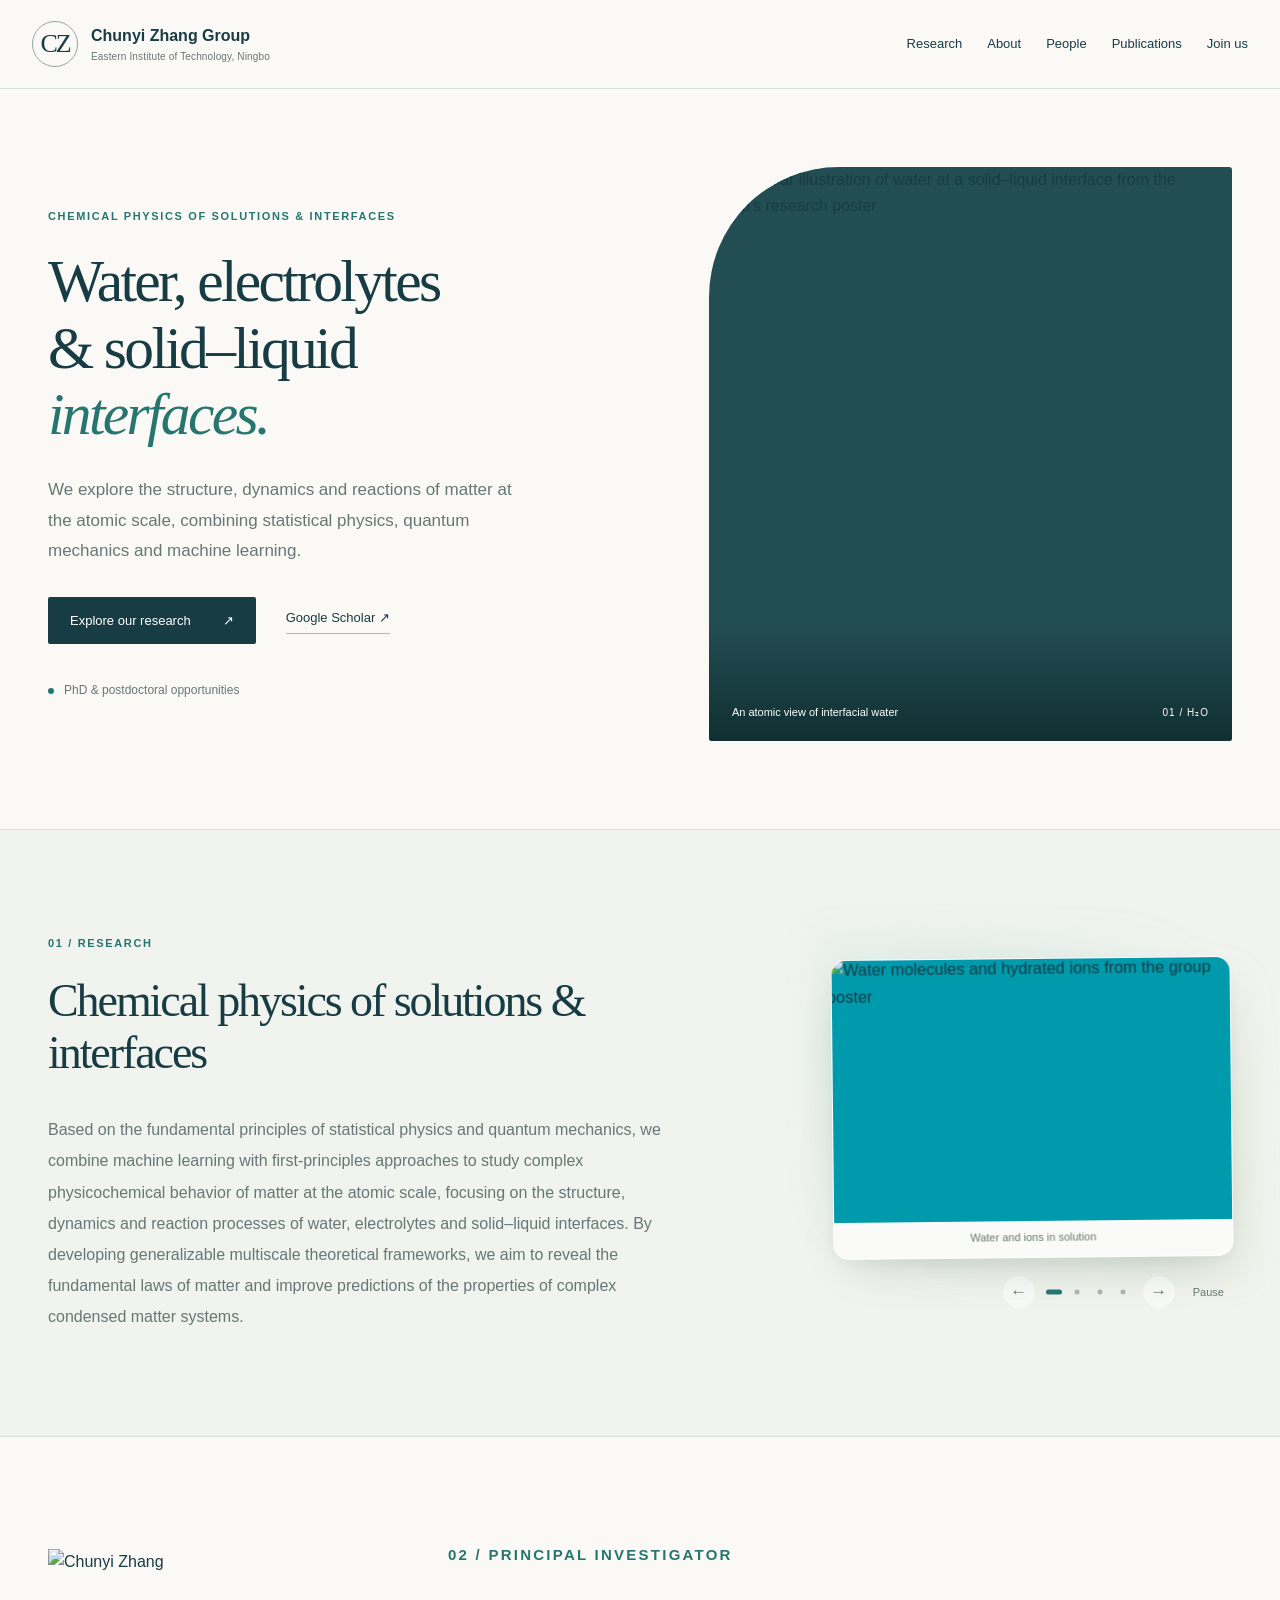
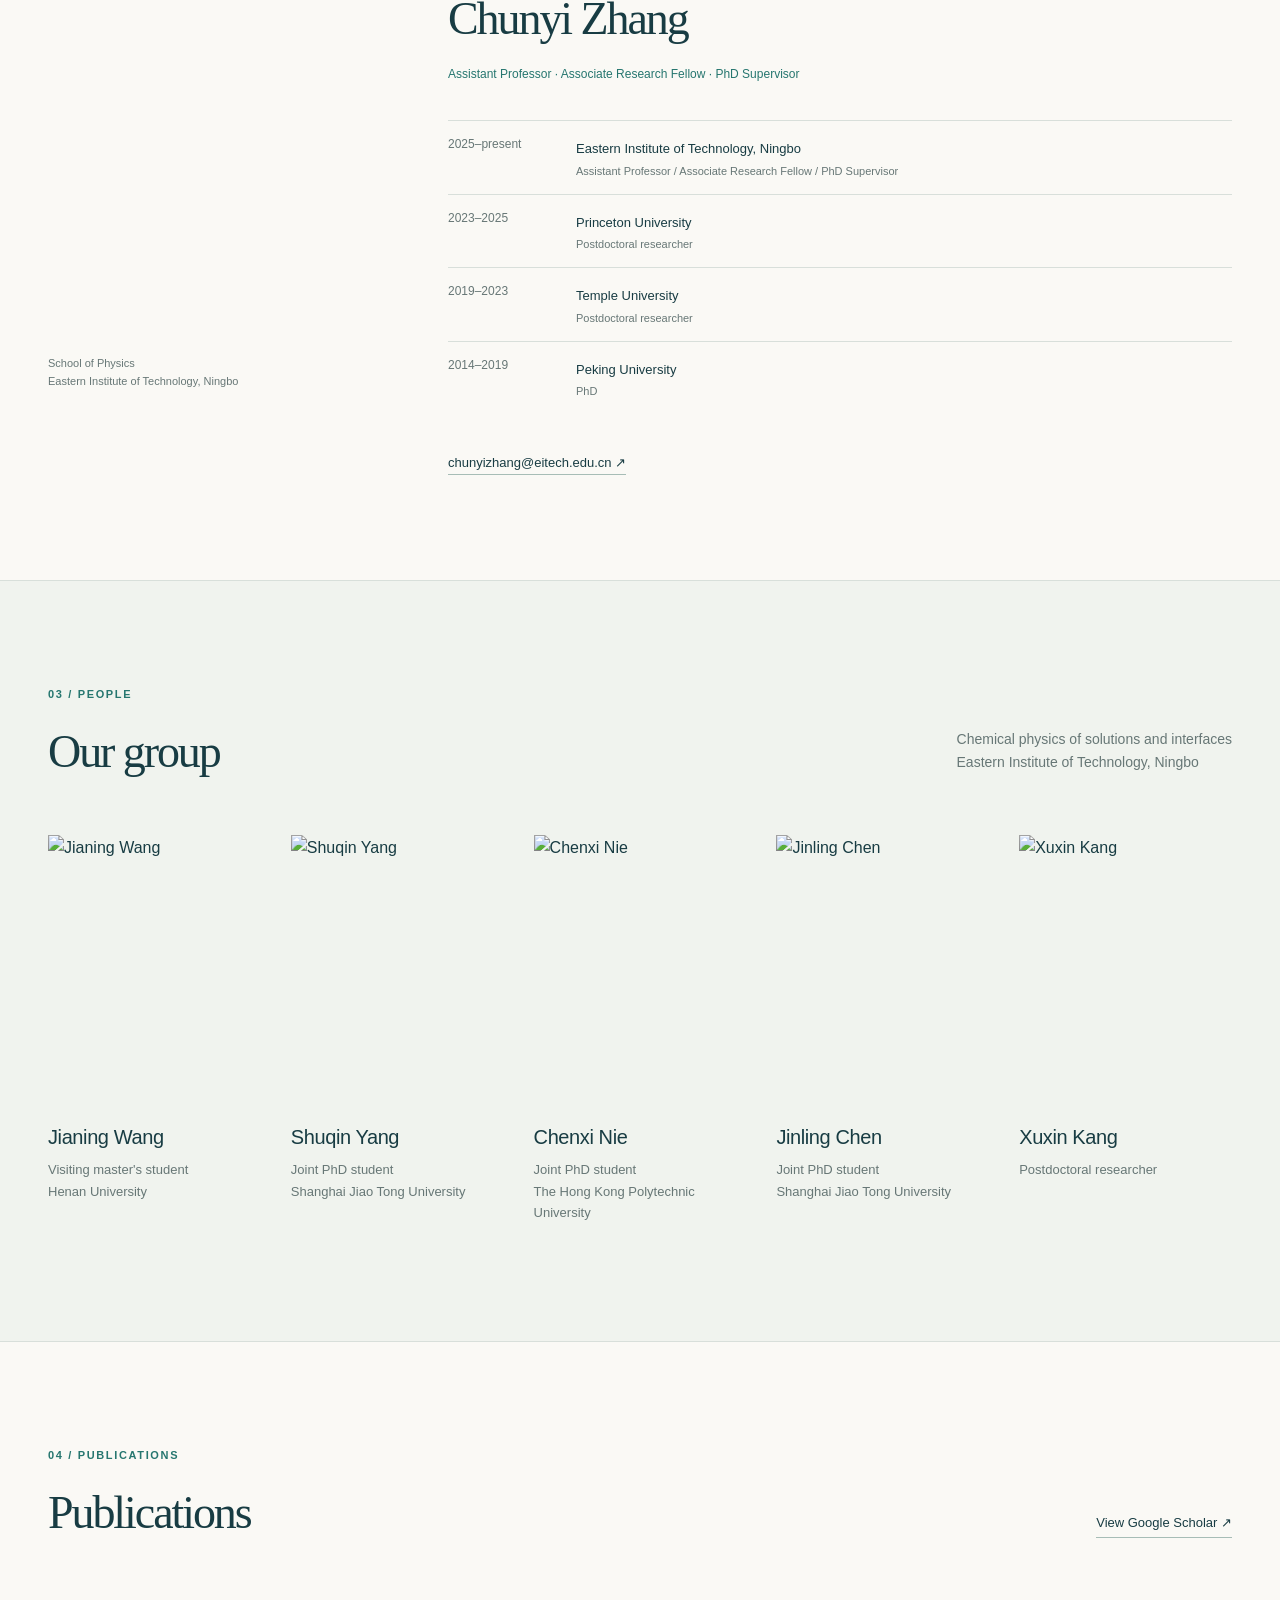
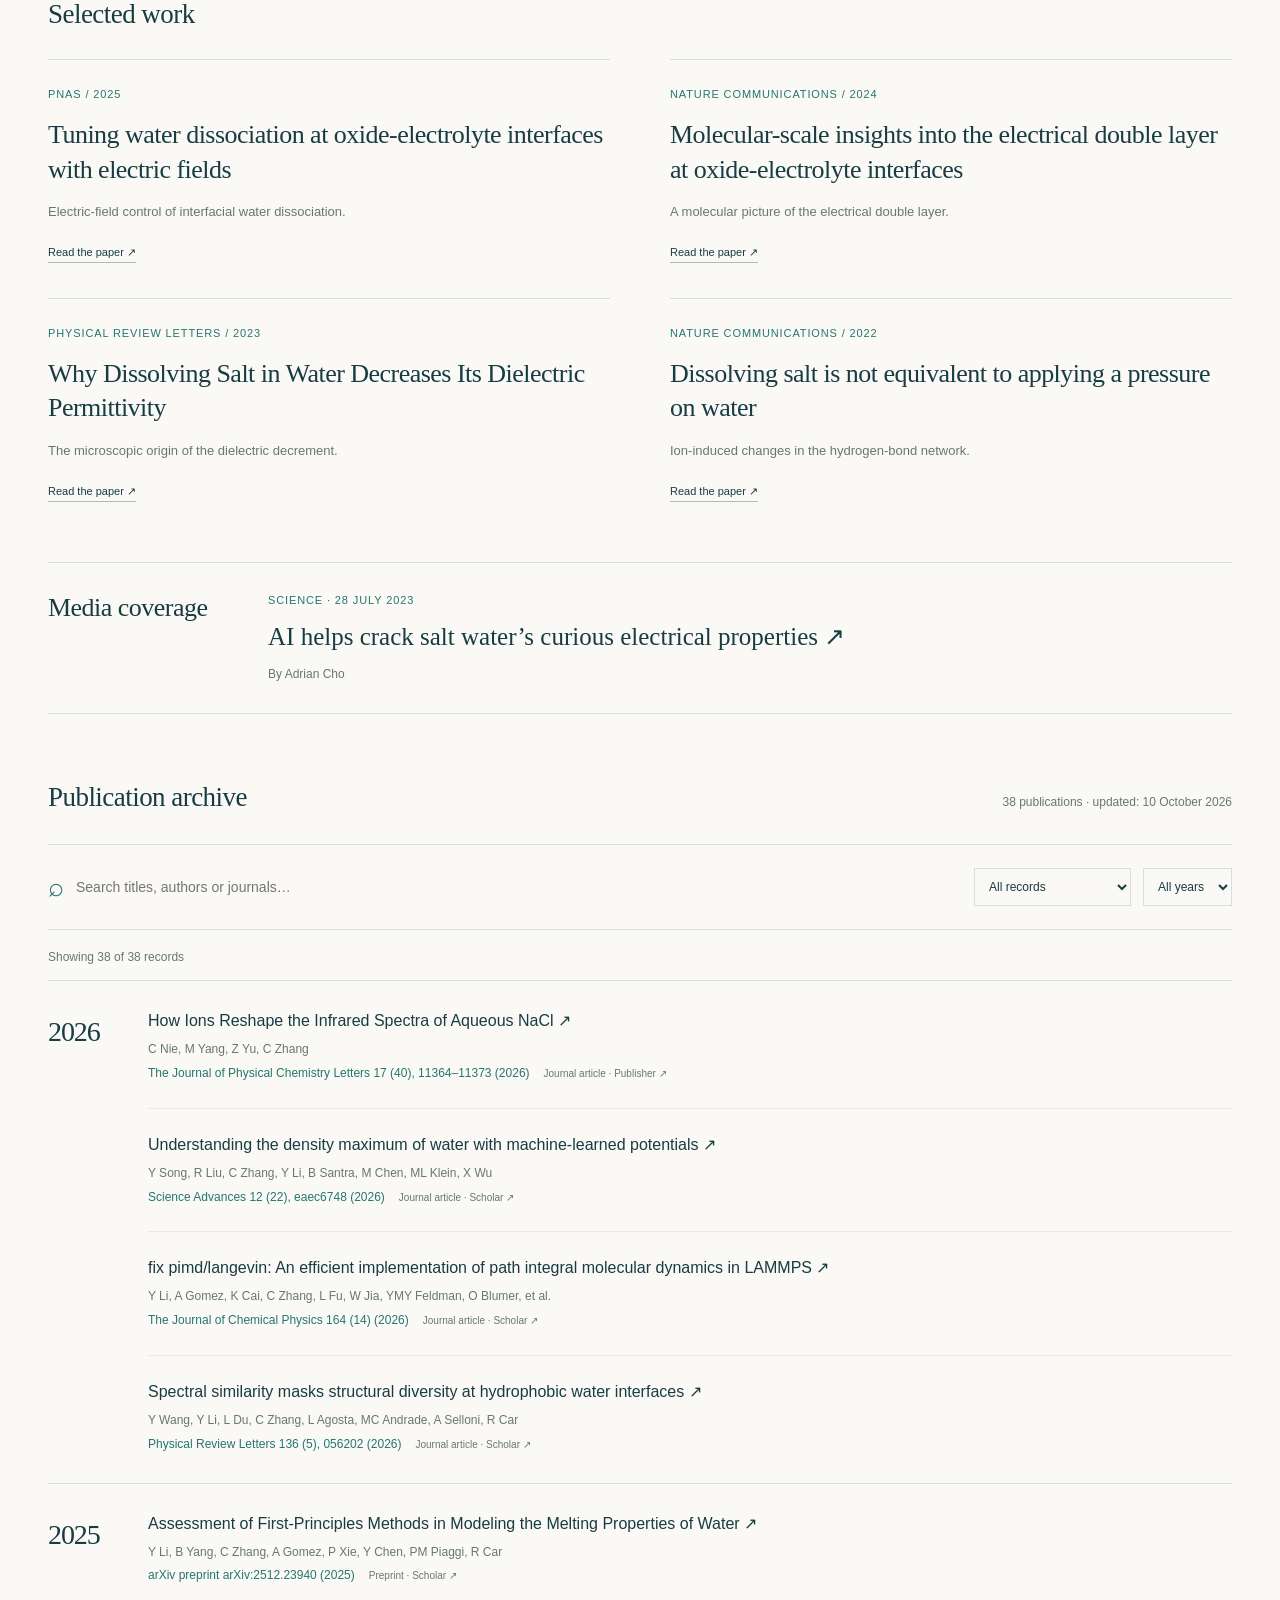
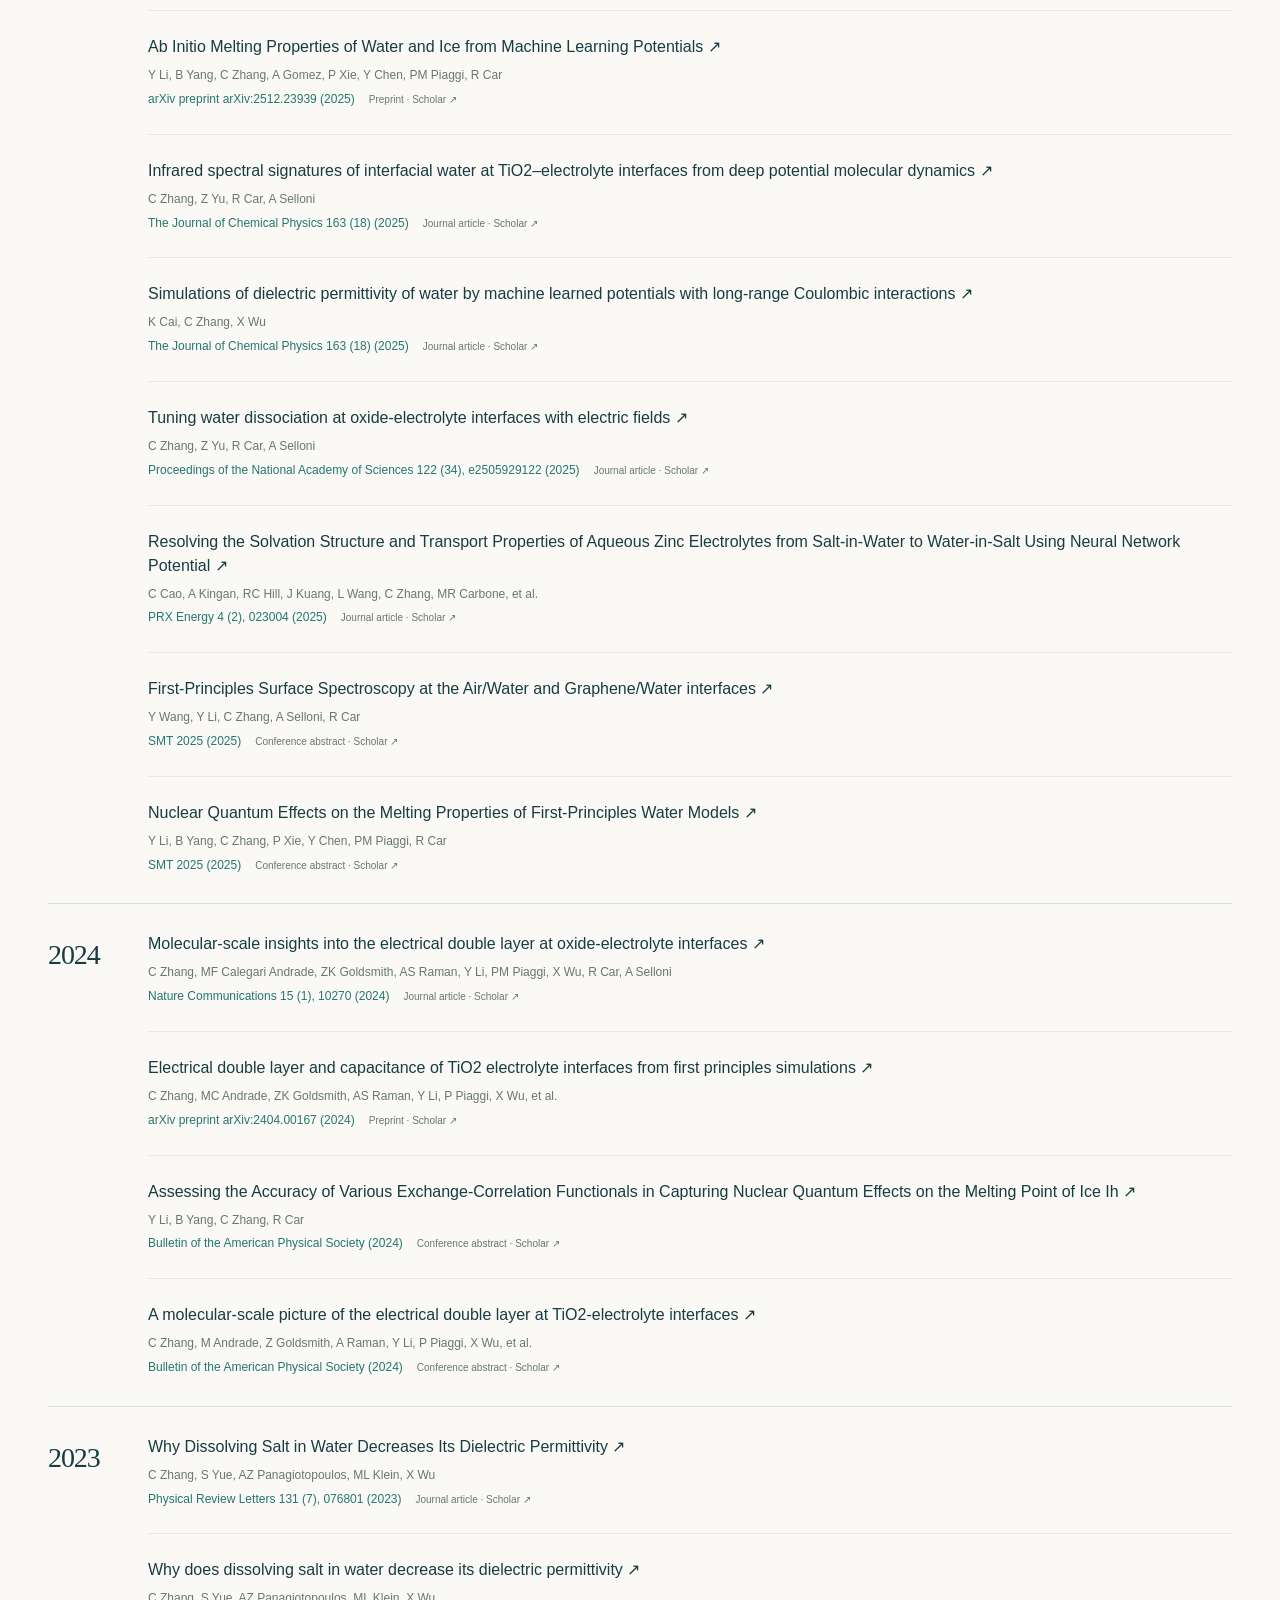
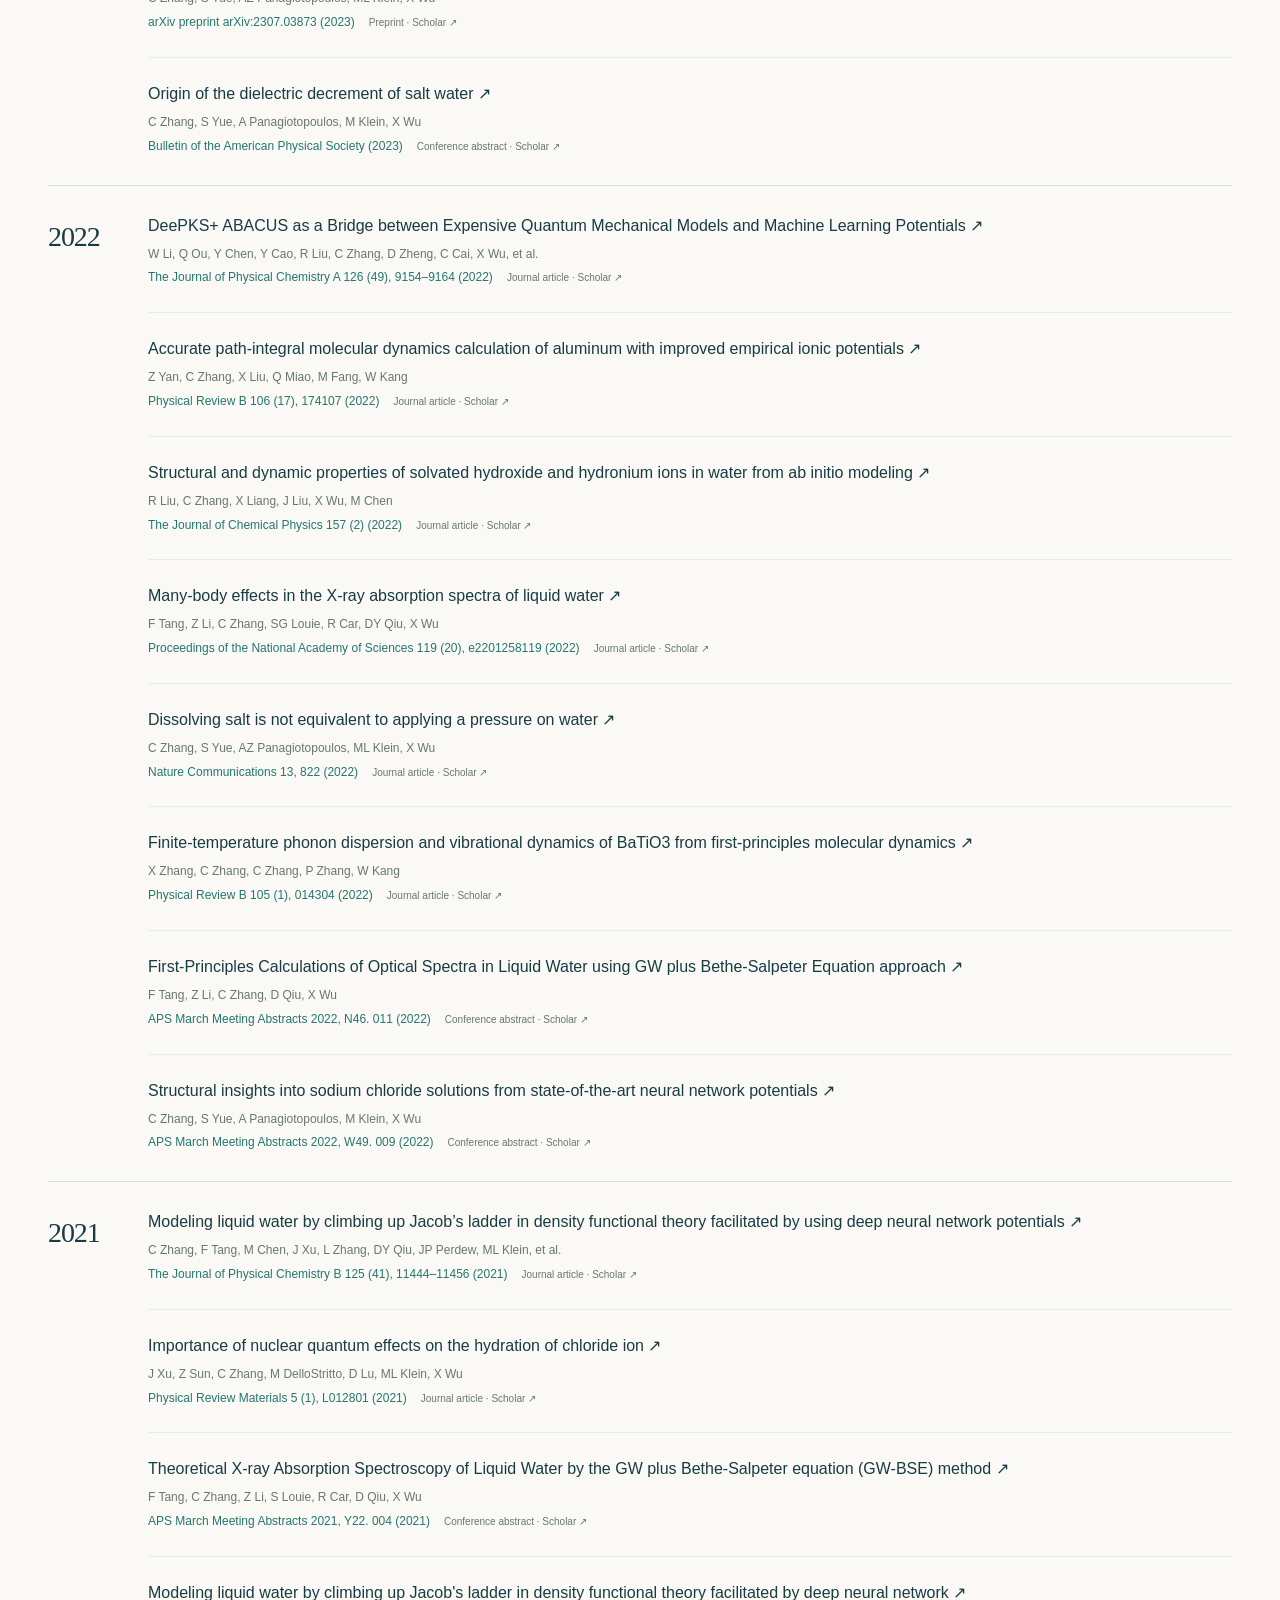
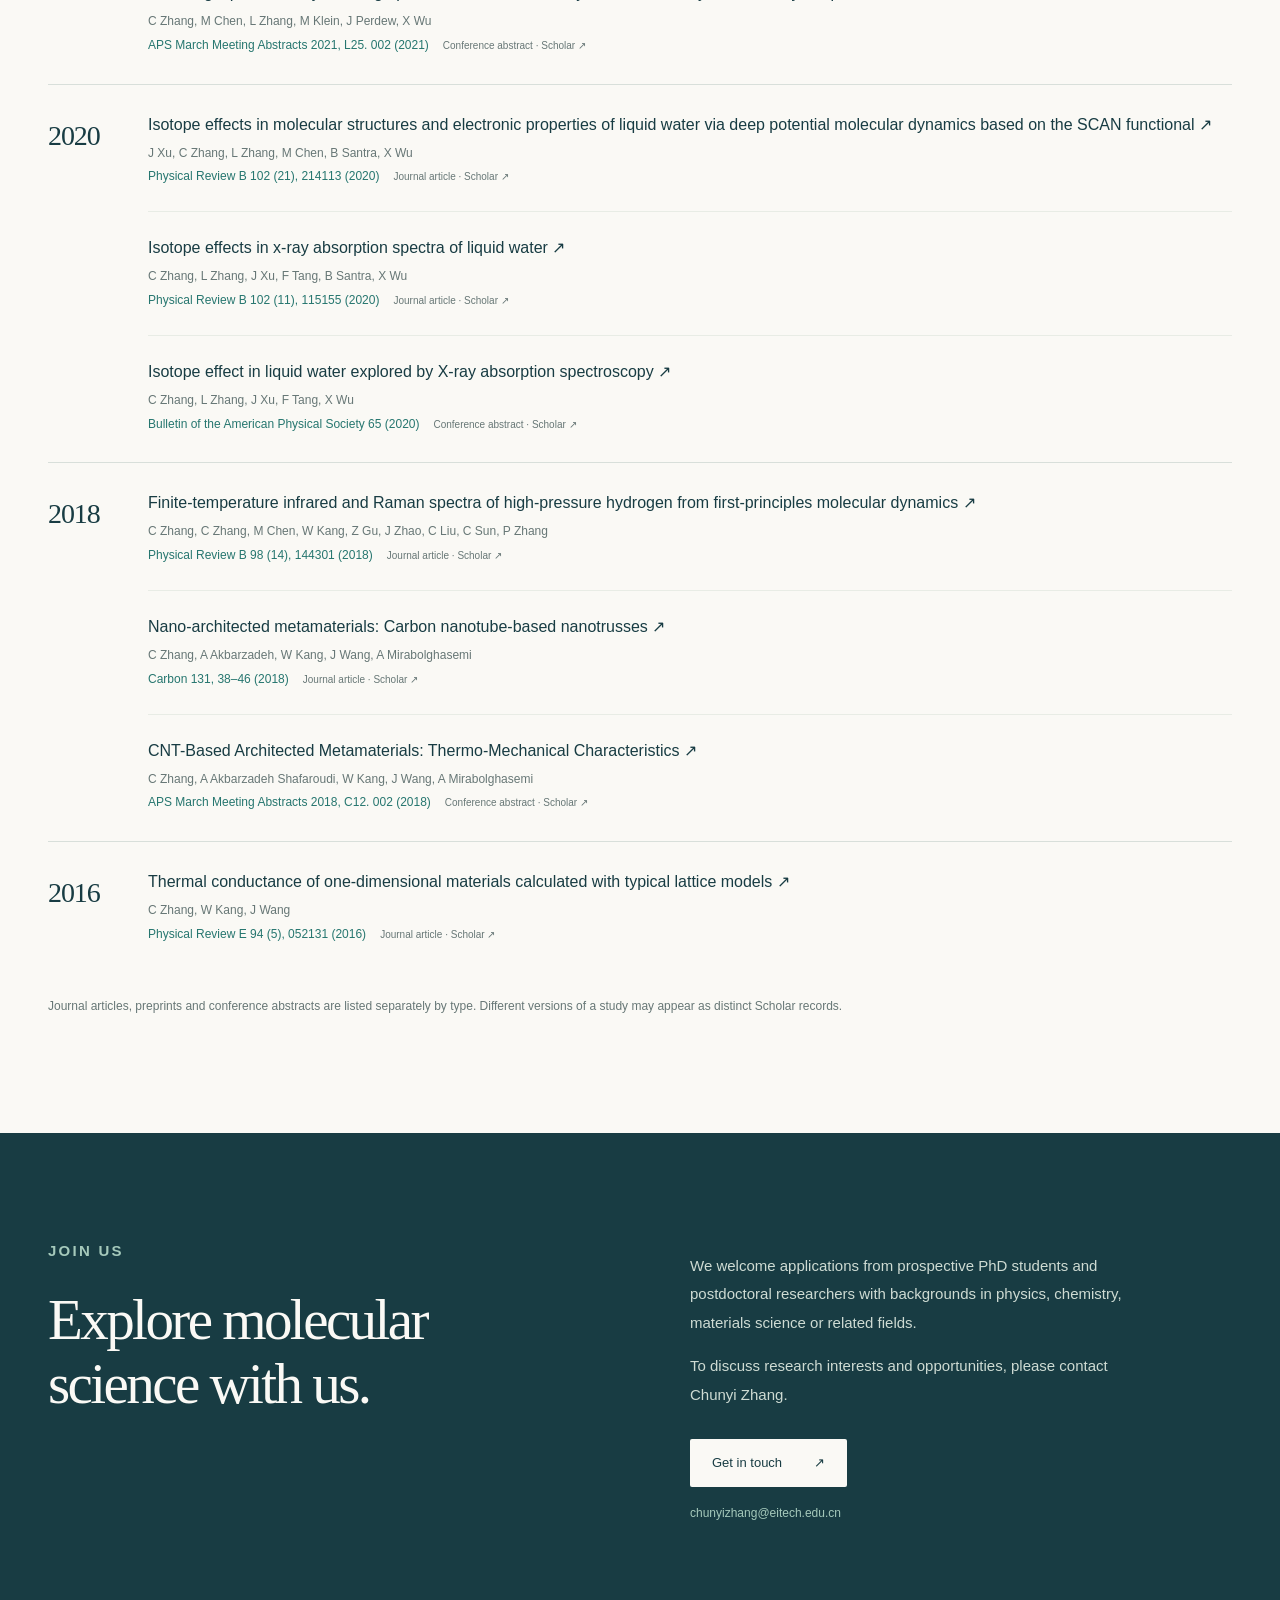
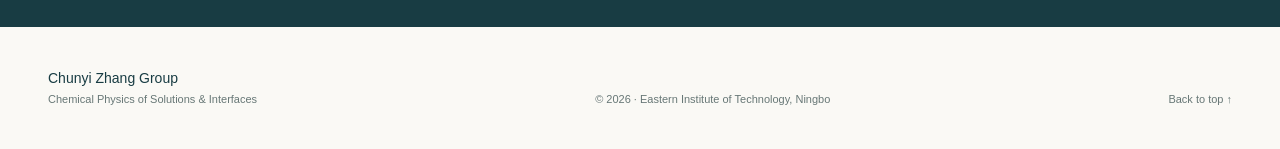
==== index.html @ 7468be31 "Publish final English group homepage and publication archive" ====
<!doctype html>
<html lang="en">
<head>
  <meta charset="utf-8">
  <meta name="viewport" content="width=device-width, initial-scale=1">
  <meta name="description" content="Chunyi Zhang, Eastern Institute of Technology, Ningbo. Chemical physics of water, electrolytes and solid–liquid interfaces through first-principles simulations and machine learning.">
  <meta name="theme-color" content="#183c43">
  <meta property="og:title" content="Chunyi Zhang Group · Chemical Physics of Solutions & Interfaces">
  <meta property="og:description" content="Chemical physics of solutions and interfaces">
  <title>Chunyi Zhang Group · Chemical Physics of Solutions & Interfaces</title>
  <link rel="icon" href="assets/favicon.svg" type="image/svg+xml">
  <link rel="stylesheet" href="styles.css?v=6511c8ecab">
  <script src="app.js?v=db56218c40" defer></script>
</head>
<body>
<a class="skip-link" href="#main"><span>Skip to content</span></a>
<header class="site-header">
  <div class="header-inner">
    <a class="brand" href="#home"><span class="brand-mark" aria-hidden="true">CZ</span><span><strong>Chunyi Zhang Group</strong><small>Eastern Institute of Technology, Ningbo</small></span></a>
    <nav aria-label="Main navigation">
      <a href="#research"><span>Research</span></a>
      <a href="#about"><span>About</span></a>
      <a href="#people"><span>People</span></a>
      <a href="#publications"><span>Publications</span></a>
      <a href="#join"><span>Join us</span></a>
    </nav>
    
  </div>
</header>
<main id="main">
  <section class="hero wrap" id="home">
    <div class="hero-copy">
      <p class="eyebrow"><span>Chemical physics of solutions & interfaces</span></p>
      <h1><span>Water, electrolytes<br>& solid–liquid<br><em>interfaces.</em></span></h1>
      <p class="hero-description"><span>We explore the structure, dynamics and reactions of matter at the atomic scale, combining statistical physics, quantum mechanics and machine learning.</span></p>
      <div class="hero-links"><a class="primary-link" href="#research"><span>Explore our research</span><span aria-hidden="true">↗</span></a><a class="text-link" href="https://scholar.google.com/citations?hl=en&user=Kq_sijoAAAAJ&view_op=list_works&sortby=pubdate" target="_blank" rel="noopener noreferrer">Google Scholar <span aria-hidden="true">↗</span></a></div>
      <div class="hero-note"><span class="availability-dot" aria-hidden="true"></span><a href="#join"><span>PhD & postdoctoral opportunities</span></a></div>
    </div>
    <figure class="hero-visual"><img src="assets/interface-structure.webp" alt="Molecular illustration of water at a solid–liquid interface from the group’s research poster" width="1632" height="2112" fetchpriority="high"><figcaption><span>An atomic view of interfacial water</span><span aria-hidden="true">01 / H₂O</span></figcaption></figure>
  </section>

  <section class="research-section section" id="research">
    <div class="wrap">
      <div class="section-heading"><div><p class="eyebrow">01 / <span>Research</span></p><h2><span>Chemical physics of solutions & interfaces</span></h2></div></div>
      <div class="research-overview">
        <div class="research-overview-copy">
          <p><span>Based on the fundamental principles of statistical physics and quantum mechanics, we combine machine learning with first-principles approaches to study complex physicochemical behavior of matter at the atomic scale, focusing on the structure, dynamics and reaction processes of water, electrolytes and solid–liquid interfaces. By developing generalizable multiscale theoretical frameworks, we aim to reveal the fundamental laws of matter and improve predictions of the properties of complex condensed matter systems.</span></p>
        </div>
        <div class="research-carousel" id="research-carousel" role="region" aria-roledescription="carousel" aria-label="Research images" tabindex="0">
          <div class="research-slides">
          <figure class="research-slide is-active" aria-hidden="false"><img src="assets/solution-molecules.png" alt="Water molecules and hydrated ions from the group poster" loading="eager"><figcaption><span>Water and ions in solution</span></figcaption></figure>
          <figure class="research-slide" aria-hidden="true"><img src="assets/double-layer.png" alt="Molecular-scale structure of the electrical double layer" loading="lazy"><figcaption><span>Electrical double layer at a solid–liquid interface</span></figcaption></figure>
          <figure class="research-slide" aria-hidden="true"><img src="assets/field-reaction.png" alt="An oxide–electrolyte interface and its electrostatic potential under applied fields" loading="lazy"><figcaption><span>Interfaces under an electric field</span></figcaption></figure>
          <figure class="research-slide" aria-hidden="true"><img src="assets/electrolyte-structure.png" alt="Ionic hydration and concentration-dependent dielectric response" loading="lazy"><figcaption><span>Electrolyte structure and dielectric permittivity</span></figcaption></figure>
          </div>
          <div class="carousel-controls">
            <button class="carousel-arrow" id="research-previous" type="button" aria-label="Previous image">←</button>
            <div class="carousel-dots"><button type="button" class="carousel-dot is-active" data-slide="0" aria-label="Show image 1" aria-current="true"></button><button type="button" class="carousel-dot" data-slide="1" aria-label="Show image 2" aria-current="false"></button><button type="button" class="carousel-dot" data-slide="2" aria-label="Show image 3" aria-current="false"></button><button type="button" class="carousel-dot" data-slide="3" aria-label="Show image 4" aria-current="false"></button></div>
            <button class="carousel-arrow" id="research-next" type="button" aria-label="Next image">→</button>
            <button class="carousel-pause" id="research-pause" type="button" aria-label="Pause slideshow" aria-pressed="false"><span>Pause</span></button>
          </div>
        </div>
      </div>
    </div>
  </section>

  <section class="section wrap about-section" id="about">
    <div class="about-portrait"><img src="assets/chunyi-zhang.jpg" alt="Chunyi Zhang" width="553" height="710" loading="lazy"><p><span>School of Physics</span><br>Eastern Institute of Technology, Ningbo</p></div>
    <div class="about-copy"><p class="eyebrow">02 / <span>Principal investigator</span></p><h2><span>Chunyi Zhang</span></h2><p class="position"><span>Assistant Professor · Associate Research Fellow · PhD Supervisor</span></p>
    <ol class="timeline"><li><span>2025–<span>present</span></span><div><strong><span>Eastern Institute of Technology, Ningbo</span></strong><small><span>Assistant Professor / Associate Research Fellow / PhD Supervisor</span></small></div></li><li><span>2023–2025</span><div><strong><span>Princeton University</span></strong><small><span>Postdoctoral researcher</span></small></div></li><li><span>2019–2023</span><div><strong><span>Temple University</span></strong><small><span>Postdoctoral researcher</span></small></div></li><li><span>2014–2019</span><div><strong><span>Peking University</span></strong><small><span>PhD</span></small></div></li></ol>
    <a class="text-link" href="mailto:chunyizhang@eitech.edu.cn">chunyizhang@eitech.edu.cn ↗</a>
    </div>
  </section>

  <section class="people-section section" id="people"><div class="wrap">
    <div class="section-heading"><div><p class="eyebrow">03 / <span>People</span></p><h2><span>Our group</span></h2></div><p><span>Chemical physics of solutions and interfaces<br>Eastern Institute of Technology, Ningbo</span></p></div>
    <div class="people-grid">
      <article class="person"><img src="assets/wang-jianing.jpg" alt="Jianing Wang" loading="lazy"><h3>Jianing Wang</h3><p><span>Visiting master's student<br>Henan University</span></p></article>
      <article class="person"><img src="assets/yang-shuqin.jpeg" alt="Shuqin Yang" loading="lazy"><h3>Shuqin Yang</h3><p><span>Joint PhD student<br>Shanghai Jiao Tong University</span></p></article>
      <article class="person"><img src="assets/nie-chenxi.jpeg" alt="Chenxi Nie" loading="lazy"><h3>Chenxi Nie</h3><p><span>Joint PhD student<br>The Hong Kong Polytechnic University</span></p></article>
      <article class="person"><img src="assets/chen-jinling.jpeg" alt="Jinling Chen" loading="lazy"><h3>Jinling Chen</h3><p><span>Joint PhD student<br>Shanghai Jiao Tong University</span></p></article>
      <article class="person"><img src="assets/kang-xuxin.png" alt="Xuxin Kang" loading="lazy"><h3>Xuxin Kang</h3><p><span>Postdoctoral researcher</span></p></article>
    </div>
  </div></section>

  <section class="section wrap" id="publications">
    <div class="section-heading"><div><p class="eyebrow">04 / <span>Publications</span></p><h2><span>Publications</span></h2></div><a class="text-link" href="https://scholar.google.com/citations?hl=en&user=Kq_sijoAAAAJ&view_op=list_works&sortby=pubdate" target="_blank" rel="noopener noreferrer"><span>View Google Scholar</span> ↗</a></div>
    <h3 class="selected-heading"><span>Selected work</span></h3>
    <div class="selected-works"><article class="selected-work"><p class="paper-meta">PNAS / 2025</p><h3><a href="https://doi.org/10.1073/pnas.2505929122" target="_blank" rel="noopener noreferrer">Tuning water dissociation at oxide-electrolyte interfaces with electric fields</a></h3><p>Electric-field control of interfacial water dissociation.</p><a class="text-link" href="https://doi.org/10.1073/pnas.2505929122" target="_blank" rel="noopener noreferrer">Read the paper ↗</a></article>
<article class="selected-work"><p class="paper-meta">Nature Communications / 2024</p><h3><a href="https://doi.org/10.1038/s41467-024-54631-1" target="_blank" rel="noopener noreferrer">Molecular-scale insights into the electrical double layer at oxide-electrolyte interfaces</a></h3><p>A molecular picture of the electrical double layer.</p><a class="text-link" href="https://doi.org/10.1038/s41467-024-54631-1" target="_blank" rel="noopener noreferrer">Read the paper ↗</a></article>
<article class="selected-work"><p class="paper-meta">Physical Review Letters / 2023</p><h3><a href="https://doi.org/10.1103/PhysRevLett.131.076801" target="_blank" rel="noopener noreferrer">Why Dissolving Salt in Water Decreases Its Dielectric Permittivity</a></h3><p>The microscopic origin of the dielectric decrement.</p><a class="text-link" href="https://doi.org/10.1103/PhysRevLett.131.076801" target="_blank" rel="noopener noreferrer">Read the paper ↗</a></article>
<article class="selected-work"><p class="paper-meta">Nature Communications / 2022</p><h3><a href="https://doi.org/10.1038/s41467-022-28538-8" target="_blank" rel="noopener noreferrer">Dissolving salt is not equivalent to applying a pressure on water</a></h3><p>Ion-induced changes in the hydrogen-bond network.</p><a class="text-link" href="https://doi.org/10.1038/s41467-022-28538-8" target="_blank" rel="noopener noreferrer">Read the paper ↗</a></article></div>
    <aside class="media-coverage" id="media-coverage" aria-labelledby="media-coverage-heading">
      <h3 id="media-coverage-heading">Media coverage</h3>
      <div><p class="paper-meta">Science · 28 July 2023</p><a class="media-title" href="https://www.science.org/content/article/ai-helps-crack-salt-water-s-curious-electrical-properties" target="_blank" rel="noopener noreferrer">AI helps crack salt water’s curious electrical properties <span aria-hidden="true">↗</span></a><p class="media-author">By Adrian Cho</p></div>
    </aside>
    <div class="publication-heading"><h3><span>Publication archive</span></h3><p class="muted"><span>38 publications · updated: 10 October 2026</span></p></div>
    <form class="publication-controls" id="publication-controls" role="search">
      <div class="search-control"><label class="sr-only" for="publication-search"><span>Search publications</span></label><span aria-hidden="true">⌕</span><input id="publication-search" type="search" placeholder="Search titles, authors or journals…" autocomplete="off"></div>
      <label class="filter-label"><span class="sr-only">Publication type</span><select id="publication-type"><option value="all">All records</option><option value="journal">Journal articles</option><option value="preprint">Preprints</option><option value="conference">Conference abstracts</option></select></label>
      <label class="filter-label"><span class="sr-only">Year</span><select id="publication-year"><option value="all">All years</option><option value="2026">2026</option><option value="2025">2025</option><option value="2024">2024</option><option value="2023">2023</option><option value="2022">2022</option><option value="2021">2021</option><option value="2020">2020</option><option value="2018">2018</option><option value="2016">2016</option></select></label>
    </form>
    <p class="results-status muted" id="results-status" aria-live="polite"></p>
    <div id="publication-list"><section class="publication-year-group" aria-label="Publications in 2026"><h4>2026</h4><div><article class="publication" data-year="2026" data-type="journal" data-search="how ions reshape the infrared spectra of aqueous nacl c nie, m yang, z yu, c zhang the journal of physical chemistry letters 17 (40), 11364–11373 2026">
    <h4><a href="https://doi.org/10.1021/acs.jpclett.6c02161" target="_blank" rel="noopener noreferrer">How Ions Reshape the Infrared Spectra of Aqueous NaCl <span aria-hidden="true">↗</span></a></h4>
    <p class="authors">C Nie, M Yang, Z Yu, C Zhang</p>
    <p class="venue">The Journal of Physical Chemistry Letters 17 (40), 11364–11373 (2026)<span class="record-type">Journal article · <a href="https://pubs.acs.org/jpclcd/article/17/40/11364/5441000/How-Ions-Reshape-the-Infrared-Spectra-of-Aqueous" target="_blank" rel="noopener noreferrer">Publisher ↗</a></span></p></article>
<article class="publication" data-year="2026" data-type="journal" data-search="understanding the density maximum of water with machine-learned potentials y song, r liu, c zhang, y li, b santra, m chen, ml klein, x wu science advances 12 (22), eaec6748 2026">
    <h4><a href="https://scholar.google.com/citations?view_op=view_citation&amp;hl=en&amp;user=Kq_sijoAAAAJ&amp;citation_for_view=Kq_sijoAAAAJ:L8Ckcad2t8MC" target="_blank" rel="noopener noreferrer">Understanding the density maximum of water with machine-learned potentials <span aria-hidden="true">↗</span></a></h4>
    <p class="authors">Y Song, R Liu, C Zhang, Y Li, B Santra, M Chen, ML Klein, X Wu</p>
    <p class="venue">Science Advances 12 (22), eaec6748 (2026)<span class="record-type">Journal article · <a href="https://scholar.google.com/citations?view_op=view_citation&amp;hl=en&amp;user=Kq_sijoAAAAJ&amp;citation_for_view=Kq_sijoAAAAJ:L8Ckcad2t8MC" target="_blank" rel="noopener noreferrer">Scholar ↗</a></span></p></article>
<article class="publication" data-year="2026" data-type="journal" data-search="fix pimd/langevin: an efficient implementation of path integral molecular dynamics in lammps y li, a gomez, k cai, c zhang, l fu, w jia, ymy feldman, o blumer, et al. the journal of chemical physics 164 (14) 2026">
    <h4><a href="https://scholar.google.com/citations?view_op=view_citation&amp;hl=en&amp;user=Kq_sijoAAAAJ&amp;citation_for_view=Kq_sijoAAAAJ:7PzlFSSx8tAC" target="_blank" rel="noopener noreferrer">fix pimd/langevin: An efficient implementation of path integral molecular dynamics in LAMMPS <span aria-hidden="true">↗</span></a></h4>
    <p class="authors">Y Li, A Gomez, K Cai, C Zhang, L Fu, W Jia, YMY Feldman, O Blumer, et al.</p>
    <p class="venue">The Journal of Chemical Physics 164 (14) (2026)<span class="record-type">Journal article · <a href="https://scholar.google.com/citations?view_op=view_citation&amp;hl=en&amp;user=Kq_sijoAAAAJ&amp;citation_for_view=Kq_sijoAAAAJ:7PzlFSSx8tAC" target="_blank" rel="noopener noreferrer">Scholar ↗</a></span></p></article>
<article class="publication" data-year="2026" data-type="journal" data-search="spectral similarity masks structural diversity at hydrophobic water interfaces y wang, y li, l du, c zhang, l agosta, mc andrade, a selloni, r car physical review letters 136 (5), 056202 2026">
    <h4><a href="https://scholar.google.com/citations?view_op=view_citation&amp;hl=en&amp;user=Kq_sijoAAAAJ&amp;citation_for_view=Kq_sijoAAAAJ:mVmsd5A6BfQC" target="_blank" rel="noopener noreferrer">Spectral similarity masks structural diversity at hydrophobic water interfaces <span aria-hidden="true">↗</span></a></h4>
    <p class="authors">Y Wang, Y Li, L Du, C Zhang, L Agosta, MC Andrade, A Selloni, R Car</p>
    <p class="venue">Physical Review Letters 136 (5), 056202 (2026)<span class="record-type">Journal article · <a href="https://scholar.google.com/citations?view_op=view_citation&amp;hl=en&amp;user=Kq_sijoAAAAJ&amp;citation_for_view=Kq_sijoAAAAJ:mVmsd5A6BfQC" target="_blank" rel="noopener noreferrer">Scholar ↗</a></span></p></article></div></section>
<section class="publication-year-group" aria-label="Publications in 2025"><h4>2025</h4><div><article class="publication" data-year="2025" data-type="preprint" data-search="assessment of first-principles methods in modeling the melting properties of water y li, b yang, c zhang, a gomez, p xie, y chen, pm piaggi, r car arxiv preprint arxiv:2512.23940 2025">
    <h4><a href="https://arxiv.org/abs/2512.23940" target="_blank" rel="noopener noreferrer">Assessment of First-Principles Methods in Modeling the Melting Properties of Water <span aria-hidden="true">↗</span></a></h4>
    <p class="authors">Y Li, B Yang, C Zhang, A Gomez, P Xie, Y Chen, PM Piaggi, R Car</p>
    <p class="venue">arXiv preprint arXiv:2512.23940 (2025)<span class="record-type">Preprint · <a href="https://scholar.google.com/citations?view_op=view_citation&amp;hl=en&amp;user=Kq_sijoAAAAJ&amp;citation_for_view=Kq_sijoAAAAJ:4DMP91E08xMC" target="_blank" rel="noopener noreferrer">Scholar ↗</a></span></p></article>
<article class="publication" data-year="2025" data-type="preprint" data-search="ab initio melting properties of water and ice from machine learning potentials y li, b yang, c zhang, a gomez, p xie, y chen, pm piaggi, r car arxiv preprint arxiv:2512.23939 2025">
    <h4><a href="https://arxiv.org/abs/2512.23939" target="_blank" rel="noopener noreferrer">Ab Initio Melting Properties of Water and Ice from Machine Learning Potentials <span aria-hidden="true">↗</span></a></h4>
    <p class="authors">Y Li, B Yang, C Zhang, A Gomez, P Xie, Y Chen, PM Piaggi, R Car</p>
    <p class="venue">arXiv preprint arXiv:2512.23939 (2025)<span class="record-type">Preprint · <a href="https://scholar.google.com/citations?view_op=view_citation&amp;hl=en&amp;user=Kq_sijoAAAAJ&amp;citation_for_view=Kq_sijoAAAAJ:aqlVkmm33-oC" target="_blank" rel="noopener noreferrer">Scholar ↗</a></span></p></article>
<article class="publication" data-year="2025" data-type="journal" data-search="infrared spectral signatures of interfacial water at tio2–electrolyte interfaces from deep potential molecular dynamics c zhang, z yu, r car, a selloni the journal of chemical physics 163 (18) 2025">
    <h4><a href="https://scholar.google.com/citations?view_op=view_citation&amp;hl=en&amp;user=Kq_sijoAAAAJ&amp;citation_for_view=Kq_sijoAAAAJ:qxL8FJ1GzNcC" target="_blank" rel="noopener noreferrer">Infrared spectral signatures of interfacial water at TiO2–electrolyte interfaces from deep potential molecular dynamics <span aria-hidden="true">↗</span></a></h4>
    <p class="authors">C Zhang, Z Yu, R Car, A Selloni</p>
    <p class="venue">The Journal of Chemical Physics 163 (18) (2025)<span class="record-type">Journal article · <a href="https://scholar.google.com/citations?view_op=view_citation&amp;hl=en&amp;user=Kq_sijoAAAAJ&amp;citation_for_view=Kq_sijoAAAAJ:qxL8FJ1GzNcC" target="_blank" rel="noopener noreferrer">Scholar ↗</a></span></p></article>
<article class="publication" data-year="2025" data-type="journal" data-search="simulations of dielectric permittivity of water by machine learned potentials with long-range coulombic interactions k cai, c zhang, x wu the journal of chemical physics 163 (18) 2025">
    <h4><a href="https://scholar.google.com/citations?view_op=view_citation&amp;hl=en&amp;user=Kq_sijoAAAAJ&amp;citation_for_view=Kq_sijoAAAAJ:M3ejUd6NZC8C" target="_blank" rel="noopener noreferrer">Simulations of dielectric permittivity of water by machine learned potentials with long-range Coulombic interactions <span aria-hidden="true">↗</span></a></h4>
    <p class="authors">K Cai, C Zhang, X Wu</p>
    <p class="venue">The Journal of Chemical Physics 163 (18) (2025)<span class="record-type">Journal article · <a href="https://scholar.google.com/citations?view_op=view_citation&amp;hl=en&amp;user=Kq_sijoAAAAJ&amp;citation_for_view=Kq_sijoAAAAJ:M3ejUd6NZC8C" target="_blank" rel="noopener noreferrer">Scholar ↗</a></span></p></article>
<article class="publication" data-year="2025" data-type="journal" data-search="tuning water dissociation at oxide-electrolyte interfaces with electric fields c zhang, z yu, r car, a selloni proceedings of the national academy of sciences 122 (34), e2505929122 2025">
    <h4><a href="https://doi.org/10.1073/pnas.2505929122" target="_blank" rel="noopener noreferrer">Tuning water dissociation at oxide-electrolyte interfaces with electric fields <span aria-hidden="true">↗</span></a></h4>
    <p class="authors">C Zhang, Z Yu, R Car, A Selloni</p>
    <p class="venue">Proceedings of the National Academy of Sciences 122 (34), e2505929122 (2025)<span class="record-type">Journal article · <a href="https://scholar.google.com/citations?view_op=view_citation&amp;hl=en&amp;user=Kq_sijoAAAAJ&amp;citation_for_view=Kq_sijoAAAAJ:_kc_bZDykSQC" target="_blank" rel="noopener noreferrer">Scholar ↗</a></span></p></article>
<article class="publication" data-year="2025" data-type="journal" data-search="resolving the solvation structure and transport properties of aqueous zinc electrolytes from salt-in-water to water-in-salt using neural network potential c cao, a kingan, rc hill, j kuang, l wang, c zhang, mr carbone, et al. prx energy 4 (2), 023004 2025">
    <h4><a href="https://scholar.google.com/citations?view_op=view_citation&amp;hl=en&amp;user=Kq_sijoAAAAJ&amp;citation_for_view=Kq_sijoAAAAJ:Zph67rFs4hoC" target="_blank" rel="noopener noreferrer">Resolving the Solvation Structure and Transport Properties of Aqueous Zinc Electrolytes from Salt-in-Water to Water-in-Salt Using Neural Network Potential <span aria-hidden="true">↗</span></a></h4>
    <p class="authors">C Cao, A Kingan, RC Hill, J Kuang, L Wang, C Zhang, MR Carbone, et al.</p>
    <p class="venue">PRX Energy 4 (2), 023004 (2025)<span class="record-type">Journal article · <a href="https://scholar.google.com/citations?view_op=view_citation&amp;hl=en&amp;user=Kq_sijoAAAAJ&amp;citation_for_view=Kq_sijoAAAAJ:Zph67rFs4hoC" target="_blank" rel="noopener noreferrer">Scholar ↗</a></span></p></article>
<article class="publication" data-year="2025" data-type="conference" data-search="first-principles surface spectroscopy at the air/water and graphene/water interfaces y wang, y li, c zhang, a selloni, r car smt 2025 2025">
    <h4><a href="https://scholar.google.com/citations?view_op=view_citation&amp;hl=en&amp;user=Kq_sijoAAAAJ&amp;citation_for_view=Kq_sijoAAAAJ:QIV2ME_5wuYC" target="_blank" rel="noopener noreferrer">First-Principles Surface Spectroscopy at the Air/Water and Graphene/Water interfaces <span aria-hidden="true">↗</span></a></h4>
    <p class="authors">Y Wang, Y Li, C Zhang, A Selloni, R Car</p>
    <p class="venue">SMT 2025 (2025)<span class="record-type">Conference abstract · <a href="https://scholar.google.com/citations?view_op=view_citation&amp;hl=en&amp;user=Kq_sijoAAAAJ&amp;citation_for_view=Kq_sijoAAAAJ:QIV2ME_5wuYC" target="_blank" rel="noopener noreferrer">Scholar ↗</a></span></p></article>
<article class="publication" data-year="2025" data-type="conference" data-search="nuclear quantum effects on the melting properties of first-principles water models y li, b yang, c zhang, p xie, y chen, pm piaggi, r car smt 2025 2025">
    <h4><a href="https://scholar.google.com/citations?view_op=view_citation&amp;hl=en&amp;user=Kq_sijoAAAAJ&amp;citation_for_view=Kq_sijoAAAAJ:9ZlFYXVOiuMC" target="_blank" rel="noopener noreferrer">Nuclear Quantum Effects on the Melting Properties of First-Principles Water Models <span aria-hidden="true">↗</span></a></h4>
    <p class="authors">Y Li, B Yang, C Zhang, P Xie, Y Chen, PM Piaggi, R Car</p>
    <p class="venue">SMT 2025 (2025)<span class="record-type">Conference abstract · <a href="https://scholar.google.com/citations?view_op=view_citation&amp;hl=en&amp;user=Kq_sijoAAAAJ&amp;citation_for_view=Kq_sijoAAAAJ:9ZlFYXVOiuMC" target="_blank" rel="noopener noreferrer">Scholar ↗</a></span></p></article></div></section>
<section class="publication-year-group" aria-label="Publications in 2024"><h4>2024</h4><div><article class="publication" data-year="2024" data-type="journal" data-search="molecular-scale insights into the electrical double layer at oxide-electrolyte interfaces c zhang, mf calegari andrade, zk goldsmith, as raman, y li, pm piaggi, x wu, r car, a selloni nature communications 15 (1), 10270 2024">
    <h4><a href="https://doi.org/10.1038/s41467-024-54631-1" target="_blank" rel="noopener noreferrer">Molecular-scale insights into the electrical double layer at oxide-electrolyte interfaces <span aria-hidden="true">↗</span></a></h4>
    <p class="authors">C Zhang, MF Calegari Andrade, ZK Goldsmith, AS Raman, Y Li, PM Piaggi, X Wu, R Car, A Selloni</p>
    <p class="venue">Nature Communications 15 (1), 10270 (2024)<span class="record-type">Journal article · <a href="https://scholar.google.com/citations?view_op=view_citation&amp;hl=en&amp;user=Kq_sijoAAAAJ&amp;citation_for_view=Kq_sijoAAAAJ:KlAtU1dfN6UC" target="_blank" rel="noopener noreferrer">Scholar ↗</a></span></p></article>
<article class="publication" data-year="2024" data-type="preprint" data-search="electrical double layer and capacitance of tio2 electrolyte interfaces from first principles simulations c zhang, mc andrade, zk goldsmith, as raman, y li, p piaggi, x wu, et al. arxiv preprint arxiv:2404.00167 2024">
    <h4><a href="https://arxiv.org/abs/2404.00167" target="_blank" rel="noopener noreferrer">Electrical double layer and capacitance of TiO2 electrolyte interfaces from first principles simulations <span aria-hidden="true">↗</span></a></h4>
    <p class="authors">C Zhang, MC Andrade, ZK Goldsmith, AS Raman, Y Li, P Piaggi, X Wu, et al.</p>
    <p class="venue">arXiv preprint arXiv:2404.00167 (2024)<span class="record-type">Preprint · <a href="https://scholar.google.com/citations?view_op=view_citation&amp;hl=en&amp;user=Kq_sijoAAAAJ&amp;citation_for_view=Kq_sijoAAAAJ:3fE2CSJIrl8C" target="_blank" rel="noopener noreferrer">Scholar ↗</a></span></p></article>
<article class="publication" data-year="2024" data-type="conference" data-search="assessing the accuracy of various exchange-correlation functionals in capturing nuclear quantum effects on the melting point of ice ih y li, b yang, c zhang, r car bulletin of the american physical society 2024">
    <h4><a href="https://scholar.google.com/citations?view_op=view_citation&amp;hl=en&amp;user=Kq_sijoAAAAJ&amp;citation_for_view=Kq_sijoAAAAJ:8k81kl-MbHgC" target="_blank" rel="noopener noreferrer">Assessing the Accuracy of Various Exchange-Correlation Functionals in Capturing Nuclear Quantum Effects on the Melting Point of Ice Ih <span aria-hidden="true">↗</span></a></h4>
    <p class="authors">Y Li, B Yang, C Zhang, R Car</p>
    <p class="venue">Bulletin of the American Physical Society (2024)<span class="record-type">Conference abstract · <a href="https://scholar.google.com/citations?view_op=view_citation&amp;hl=en&amp;user=Kq_sijoAAAAJ&amp;citation_for_view=Kq_sijoAAAAJ:8k81kl-MbHgC" target="_blank" rel="noopener noreferrer">Scholar ↗</a></span></p></article>
<article class="publication" data-year="2024" data-type="conference" data-search="a molecular-scale picture of the electrical double layer at tio2-electrolyte interfaces c zhang, m andrade, z goldsmith, a raman, y li, p piaggi, x wu, et al. bulletin of the american physical society 2024">
    <h4><a href="https://scholar.google.com/citations?view_op=view_citation&amp;hl=en&amp;user=Kq_sijoAAAAJ&amp;citation_for_view=Kq_sijoAAAAJ:roLk4NBRz8UC" target="_blank" rel="noopener noreferrer">A molecular-scale picture of the electrical double layer at TiO2-electrolyte interfaces <span aria-hidden="true">↗</span></a></h4>
    <p class="authors">C Zhang, M Andrade, Z Goldsmith, A Raman, Y Li, P Piaggi, X Wu, et al.</p>
    <p class="venue">Bulletin of the American Physical Society (2024)<span class="record-type">Conference abstract · <a href="https://scholar.google.com/citations?view_op=view_citation&amp;hl=en&amp;user=Kq_sijoAAAAJ&amp;citation_for_view=Kq_sijoAAAAJ:roLk4NBRz8UC" target="_blank" rel="noopener noreferrer">Scholar ↗</a></span></p></article></div></section>
<section class="publication-year-group" aria-label="Publications in 2023"><h4>2023</h4><div><article class="publication" data-year="2023" data-type="journal" data-search="why dissolving salt in water decreases its dielectric permittivity c zhang, s yue, az panagiotopoulos, ml klein, x wu physical review letters 131 (7), 076801 2023">
    <h4><a href="https://doi.org/10.1103/PhysRevLett.131.076801" target="_blank" rel="noopener noreferrer">Why Dissolving Salt in Water Decreases Its Dielectric Permittivity <span aria-hidden="true">↗</span></a></h4>
    <p class="authors">C Zhang, S Yue, AZ Panagiotopoulos, ML Klein, X Wu</p>
    <p class="venue">Physical Review Letters 131 (7), 076801 (2023)<span class="record-type">Journal article · <a href="https://scholar.google.com/citations?view_op=view_citation&amp;hl=en&amp;user=Kq_sijoAAAAJ&amp;citation_for_view=Kq_sijoAAAAJ:_FxGoFyzp5QC" target="_blank" rel="noopener noreferrer">Scholar ↗</a></span></p></article>
<article class="publication" data-year="2023" data-type="preprint" data-search="why does dissolving salt in water decrease its dielectric permittivity c zhang, s yue, az panagiotopoulos, ml klein, x wu arxiv preprint arxiv:2307.03873 2023">
    <h4><a href="https://arxiv.org/abs/2307.03873" target="_blank" rel="noopener noreferrer">Why does dissolving salt in water decrease its dielectric permittivity <span aria-hidden="true">↗</span></a></h4>
    <p class="authors">C Zhang, S Yue, AZ Panagiotopoulos, ML Klein, X Wu</p>
    <p class="venue">arXiv preprint arXiv:2307.03873 (2023)<span class="record-type">Preprint · <a href="https://scholar.google.com/citations?view_op=view_citation&amp;hl=en&amp;user=Kq_sijoAAAAJ&amp;citation_for_view=Kq_sijoAAAAJ:Wp0gIr-vW9MC" target="_blank" rel="noopener noreferrer">Scholar ↗</a></span></p></article>
<article class="publication" data-year="2023" data-type="conference" data-search="origin of the dielectric decrement of salt water c zhang, s yue, a panagiotopoulos, m klein, x wu bulletin of the american physical society 2023">
    <h4><a href="https://scholar.google.com/citations?view_op=view_citation&amp;hl=en&amp;user=Kq_sijoAAAAJ&amp;citation_for_view=Kq_sijoAAAAJ:LkGwnXOMwfcC" target="_blank" rel="noopener noreferrer">Origin of the dielectric decrement of salt water <span aria-hidden="true">↗</span></a></h4>
    <p class="authors">C Zhang, S Yue, A Panagiotopoulos, M Klein, X Wu</p>
    <p class="venue">Bulletin of the American Physical Society (2023)<span class="record-type">Conference abstract · <a href="https://scholar.google.com/citations?view_op=view_citation&amp;hl=en&amp;user=Kq_sijoAAAAJ&amp;citation_for_view=Kq_sijoAAAAJ:LkGwnXOMwfcC" target="_blank" rel="noopener noreferrer">Scholar ↗</a></span></p></article></div></section>
<section class="publication-year-group" aria-label="Publications in 2022"><h4>2022</h4><div><article class="publication" data-year="2022" data-type="journal" data-search="deepks+ abacus as a bridge between expensive quantum mechanical models and machine learning potentials w li, q ou, y chen, y cao, r liu, c zhang, d zheng, c cai, x wu, et al. the journal of physical chemistry a 126 (49), 9154–9164 2022">
    <h4><a href="https://scholar.google.com/citations?view_op=view_citation&amp;hl=en&amp;user=Kq_sijoAAAAJ&amp;citation_for_view=Kq_sijoAAAAJ:WF5omc3nYNoC" target="_blank" rel="noopener noreferrer">DeePKS+ ABACUS as a Bridge between Expensive Quantum Mechanical Models and Machine Learning Potentials <span aria-hidden="true">↗</span></a></h4>
    <p class="authors">W Li, Q Ou, Y Chen, Y Cao, R Liu, C Zhang, D Zheng, C Cai, X Wu, et al.</p>
    <p class="venue">The Journal of Physical Chemistry A 126 (49), 9154–9164 (2022)<span class="record-type">Journal article · <a href="https://scholar.google.com/citations?view_op=view_citation&amp;hl=en&amp;user=Kq_sijoAAAAJ&amp;citation_for_view=Kq_sijoAAAAJ:WF5omc3nYNoC" target="_blank" rel="noopener noreferrer">Scholar ↗</a></span></p></article>
<article class="publication" data-year="2022" data-type="journal" data-search="accurate path-integral molecular dynamics calculation of aluminum with improved empirical ionic potentials z yan, c zhang, x liu, q miao, m fang, w kang physical review b 106 (17), 174107 2022">
    <h4><a href="https://scholar.google.com/citations?view_op=view_citation&amp;hl=en&amp;user=Kq_sijoAAAAJ&amp;citation_for_view=Kq_sijoAAAAJ:eQOLeE2rZwMC" target="_blank" rel="noopener noreferrer">Accurate path-integral molecular dynamics calculation of aluminum with improved empirical ionic potentials <span aria-hidden="true">↗</span></a></h4>
    <p class="authors">Z Yan, C Zhang, X Liu, Q Miao, M Fang, W Kang</p>
    <p class="venue">Physical Review B 106 (17), 174107 (2022)<span class="record-type">Journal article · <a href="https://scholar.google.com/citations?view_op=view_citation&amp;hl=en&amp;user=Kq_sijoAAAAJ&amp;citation_for_view=Kq_sijoAAAAJ:eQOLeE2rZwMC" target="_blank" rel="noopener noreferrer">Scholar ↗</a></span></p></article>
<article class="publication" data-year="2022" data-type="journal" data-search="structural and dynamic properties of solvated hydroxide and hydronium ions in water from ab initio modeling r liu, c zhang, x liang, j liu, x wu, m chen the journal of chemical physics 157 (2) 2022">
    <h4><a href="https://scholar.google.com/citations?view_op=view_citation&amp;hl=en&amp;user=Kq_sijoAAAAJ&amp;citation_for_view=Kq_sijoAAAAJ:YsMSGLbcyi4C" target="_blank" rel="noopener noreferrer">Structural and dynamic properties of solvated hydroxide and hydronium ions in water from ab initio modeling <span aria-hidden="true">↗</span></a></h4>
    <p class="authors">R Liu, C Zhang, X Liang, J Liu, X Wu, M Chen</p>
    <p class="venue">The Journal of Chemical Physics 157 (2) (2022)<span class="record-type">Journal article · <a href="https://scholar.google.com/citations?view_op=view_citation&amp;hl=en&amp;user=Kq_sijoAAAAJ&amp;citation_for_view=Kq_sijoAAAAJ:YsMSGLbcyi4C" target="_blank" rel="noopener noreferrer">Scholar ↗</a></span></p></article>
<article class="publication" data-year="2022" data-type="journal" data-search="many-body effects in the x-ray absorption spectra of liquid water f tang, z li, c zhang, sg louie, r car, dy qiu, x wu proceedings of the national academy of sciences 119 (20), e2201258119 2022">
    <h4><a href="https://scholar.google.com/citations?view_op=view_citation&amp;hl=en&amp;user=Kq_sijoAAAAJ&amp;citation_for_view=Kq_sijoAAAAJ:W7OEmFMy1HYC" target="_blank" rel="noopener noreferrer">Many-body effects in the X-ray absorption spectra of liquid water <span aria-hidden="true">↗</span></a></h4>
    <p class="authors">F Tang, Z Li, C Zhang, SG Louie, R Car, DY Qiu, X Wu</p>
    <p class="venue">Proceedings of the National Academy of Sciences 119 (20), e2201258119 (2022)<span class="record-type">Journal article · <a href="https://scholar.google.com/citations?view_op=view_citation&amp;hl=en&amp;user=Kq_sijoAAAAJ&amp;citation_for_view=Kq_sijoAAAAJ:W7OEmFMy1HYC" target="_blank" rel="noopener noreferrer">Scholar ↗</a></span></p></article>
<article class="publication" data-year="2022" data-type="journal" data-search="dissolving salt is not equivalent to applying a pressure on water c zhang, s yue, az panagiotopoulos, ml klein, x wu nature communications 13, 822 2022">
    <h4><a href="https://doi.org/10.1038/s41467-022-28538-8" target="_blank" rel="noopener noreferrer">Dissolving salt is not equivalent to applying a pressure on water <span aria-hidden="true">↗</span></a></h4>
    <p class="authors">C Zhang, S Yue, AZ Panagiotopoulos, ML Klein, X Wu</p>
    <p class="venue">Nature Communications 13, 822 (2022)<span class="record-type">Journal article · <a href="https://scholar.google.com/citations?view_op=view_citation&amp;hl=en&amp;user=Kq_sijoAAAAJ&amp;citation_for_view=Kq_sijoAAAAJ:Y0pCki6q_DkC" target="_blank" rel="noopener noreferrer">Scholar ↗</a></span></p></article>
<article class="publication" data-year="2022" data-type="journal" data-search="finite-temperature phonon dispersion and vibrational dynamics of batio3 from first-principles molecular dynamics x zhang, c zhang, c zhang, p zhang, w kang physical review b 105 (1), 014304 2022">
    <h4><a href="https://scholar.google.com/citations?view_op=view_citation&amp;hl=en&amp;user=Kq_sijoAAAAJ&amp;citation_for_view=Kq_sijoAAAAJ:Tyk-4Ss8FVUC" target="_blank" rel="noopener noreferrer">Finite-temperature phonon dispersion and vibrational dynamics of BaTiO3 from first-principles molecular dynamics <span aria-hidden="true">↗</span></a></h4>
    <p class="authors">X Zhang, C Zhang, C Zhang, P Zhang, W Kang</p>
    <p class="venue">Physical Review B 105 (1), 014304 (2022)<span class="record-type">Journal article · <a href="https://scholar.google.com/citations?view_op=view_citation&amp;hl=en&amp;user=Kq_sijoAAAAJ&amp;citation_for_view=Kq_sijoAAAAJ:Tyk-4Ss8FVUC" target="_blank" rel="noopener noreferrer">Scholar ↗</a></span></p></article>
<article class="publication" data-year="2022" data-type="conference" data-search="first-principles calculations of optical spectra in liquid water using gw plus bethe-salpeter equation approach f tang, z li, c zhang, d qiu, x wu aps march meeting abstracts 2022, n46. 011 2022">
    <h4><a href="https://scholar.google.com/citations?view_op=view_citation&amp;hl=en&amp;user=Kq_sijoAAAAJ&amp;citation_for_view=Kq_sijoAAAAJ:MXK_kJrjxJIC" target="_blank" rel="noopener noreferrer">First-Principles Calculations of Optical Spectra in Liquid Water using GW plus Bethe-Salpeter Equation approach <span aria-hidden="true">↗</span></a></h4>
    <p class="authors">F Tang, Z Li, C Zhang, D Qiu, X Wu</p>
    <p class="venue">APS March Meeting Abstracts 2022, N46. 011 (2022)<span class="record-type">Conference abstract · <a href="https://scholar.google.com/citations?view_op=view_citation&amp;hl=en&amp;user=Kq_sijoAAAAJ&amp;citation_for_view=Kq_sijoAAAAJ:MXK_kJrjxJIC" target="_blank" rel="noopener noreferrer">Scholar ↗</a></span></p></article>
<article class="publication" data-year="2022" data-type="conference" data-search="structural insights into sodium chloride solutions from state-of-the-art neural network potentials c zhang, s yue, a panagiotopoulos, m klein, x wu aps march meeting abstracts 2022, w49. 009 2022">
    <h4><a href="https://scholar.google.com/citations?view_op=view_citation&amp;hl=en&amp;user=Kq_sijoAAAAJ&amp;citation_for_view=Kq_sijoAAAAJ:UebtZRa9Y70C" target="_blank" rel="noopener noreferrer">Structural insights into sodium chloride solutions from state-of-the-art neural network potentials <span aria-hidden="true">↗</span></a></h4>
    <p class="authors">C Zhang, S Yue, A Panagiotopoulos, M Klein, X Wu</p>
    <p class="venue">APS March Meeting Abstracts 2022, W49. 009 (2022)<span class="record-type">Conference abstract · <a href="https://scholar.google.com/citations?view_op=view_citation&amp;hl=en&amp;user=Kq_sijoAAAAJ&amp;citation_for_view=Kq_sijoAAAAJ:UebtZRa9Y70C" target="_blank" rel="noopener noreferrer">Scholar ↗</a></span></p></article></div></section>
<section class="publication-year-group" aria-label="Publications in 2021"><h4>2021</h4><div><article class="publication" data-year="2021" data-type="journal" data-search="modeling liquid water by climbing up jacob’s ladder in density functional theory facilitated by using deep neural network potentials c zhang, f tang, m chen, j xu, l zhang, dy qiu, jp perdew, ml klein, et al. the journal of physical chemistry b 125 (41), 11444–11456 2021">
    <h4><a href="https://scholar.google.com/citations?view_op=view_citation&amp;hl=en&amp;user=Kq_sijoAAAAJ&amp;citation_for_view=Kq_sijoAAAAJ:zYLM7Y9cAGgC" target="_blank" rel="noopener noreferrer">Modeling liquid water by climbing up Jacob’s ladder in density functional theory facilitated by using deep neural network potentials <span aria-hidden="true">↗</span></a></h4>
    <p class="authors">C Zhang, F Tang, M Chen, J Xu, L Zhang, DY Qiu, JP Perdew, ML Klein, et al.</p>
    <p class="venue">The Journal of Physical Chemistry B 125 (41), 11444–11456 (2021)<span class="record-type">Journal article · <a href="https://scholar.google.com/citations?view_op=view_citation&amp;hl=en&amp;user=Kq_sijoAAAAJ&amp;citation_for_view=Kq_sijoAAAAJ:zYLM7Y9cAGgC" target="_blank" rel="noopener noreferrer">Scholar ↗</a></span></p></article>
<article class="publication" data-year="2021" data-type="journal" data-search="importance of nuclear quantum effects on the hydration of chloride ion j xu, z sun, c zhang, m dellostritto, d lu, ml klein, x wu physical review materials 5 (1), l012801 2021">
    <h4><a href="https://scholar.google.com/citations?view_op=view_citation&amp;hl=en&amp;user=Kq_sijoAAAAJ&amp;citation_for_view=Kq_sijoAAAAJ:IjCSPb-OGe4C" target="_blank" rel="noopener noreferrer">Importance of nuclear quantum effects on the hydration of chloride ion <span aria-hidden="true">↗</span></a></h4>
    <p class="authors">J Xu, Z Sun, C Zhang, M DelloStritto, D Lu, ML Klein, X Wu</p>
    <p class="venue">Physical Review Materials 5 (1), L012801 (2021)<span class="record-type">Journal article · <a href="https://scholar.google.com/citations?view_op=view_citation&amp;hl=en&amp;user=Kq_sijoAAAAJ&amp;citation_for_view=Kq_sijoAAAAJ:IjCSPb-OGe4C" target="_blank" rel="noopener noreferrer">Scholar ↗</a></span></p></article>
<article class="publication" data-year="2021" data-type="conference" data-search="theoretical x-ray absorption spectroscopy of liquid water by the gw plus bethe-salpeter equation (gw-bse) method f tang, c zhang, z li, s louie, r car, d qiu, x wu aps march meeting abstracts 2021, y22. 004 2021">
    <h4><a href="https://scholar.google.com/citations?view_op=view_citation&amp;hl=en&amp;user=Kq_sijoAAAAJ&amp;citation_for_view=Kq_sijoAAAAJ:5nxA0vEk-isC" target="_blank" rel="noopener noreferrer">Theoretical X-ray Absorption Spectroscopy of Liquid Water by the GW plus Bethe-Salpeter equation (GW-BSE) method <span aria-hidden="true">↗</span></a></h4>
    <p class="authors">F Tang, C Zhang, Z Li, S Louie, R Car, D Qiu, X Wu</p>
    <p class="venue">APS March Meeting Abstracts 2021, Y22. 004 (2021)<span class="record-type">Conference abstract · <a href="https://scholar.google.com/citations?view_op=view_citation&amp;hl=en&amp;user=Kq_sijoAAAAJ&amp;citation_for_view=Kq_sijoAAAAJ:5nxA0vEk-isC" target="_blank" rel="noopener noreferrer">Scholar ↗</a></span></p></article>
<article class="publication" data-year="2021" data-type="conference" data-search="modeling liquid water by climbing up jacob&#x27;s ladder in density functional theory facilitated by deep neural network c zhang, m chen, l zhang, m klein, j perdew, x wu aps march meeting abstracts 2021, l25. 002 2021">
    <h4><a href="https://scholar.google.com/citations?view_op=view_citation&amp;hl=en&amp;user=Kq_sijoAAAAJ&amp;citation_for_view=Kq_sijoAAAAJ:0EnyYjriUFMC" target="_blank" rel="noopener noreferrer">Modeling liquid water by climbing up Jacob&#x27;s ladder in density functional theory facilitated by deep neural network <span aria-hidden="true">↗</span></a></h4>
    <p class="authors">C Zhang, M Chen, L Zhang, M Klein, J Perdew, X Wu</p>
    <p class="venue">APS March Meeting Abstracts 2021, L25. 002 (2021)<span class="record-type">Conference abstract · <a href="https://scholar.google.com/citations?view_op=view_citation&amp;hl=en&amp;user=Kq_sijoAAAAJ&amp;citation_for_view=Kq_sijoAAAAJ:0EnyYjriUFMC" target="_blank" rel="noopener noreferrer">Scholar ↗</a></span></p></article></div></section>
<section class="publication-year-group" aria-label="Publications in 2020"><h4>2020</h4><div><article class="publication" data-year="2020" data-type="journal" data-search="isotope effects in molecular structures and electronic properties of liquid water via deep potential molecular dynamics based on the scan functional j xu, c zhang, l zhang, m chen, b santra, x wu physical review b 102 (21), 214113 2020">
    <h4><a href="https://scholar.google.com/citations?view_op=view_citation&amp;hl=en&amp;user=Kq_sijoAAAAJ&amp;citation_for_view=Kq_sijoAAAAJ:UeHWp8X0CEIC" target="_blank" rel="noopener noreferrer">Isotope effects in molecular structures and electronic properties of liquid water via deep potential molecular dynamics based on the SCAN functional <span aria-hidden="true">↗</span></a></h4>
    <p class="authors">J Xu, C Zhang, L Zhang, M Chen, B Santra, X Wu</p>
    <p class="venue">Physical Review B 102 (21), 214113 (2020)<span class="record-type">Journal article · <a href="https://scholar.google.com/citations?view_op=view_citation&amp;hl=en&amp;user=Kq_sijoAAAAJ&amp;citation_for_view=Kq_sijoAAAAJ:UeHWp8X0CEIC" target="_blank" rel="noopener noreferrer">Scholar ↗</a></span></p></article>
<article class="publication" data-year="2020" data-type="journal" data-search="isotope effects in x-ray absorption spectra of liquid water c zhang, l zhang, j xu, f tang, b santra, x wu physical review b 102 (11), 115155 2020">
    <h4><a href="https://scholar.google.com/citations?view_op=view_citation&amp;hl=en&amp;user=Kq_sijoAAAAJ&amp;citation_for_view=Kq_sijoAAAAJ:2osOgNQ5qMEC" target="_blank" rel="noopener noreferrer">Isotope effects in x-ray absorption spectra of liquid water <span aria-hidden="true">↗</span></a></h4>
    <p class="authors">C Zhang, L Zhang, J Xu, F Tang, B Santra, X Wu</p>
    <p class="venue">Physical Review B 102 (11), 115155 (2020)<span class="record-type">Journal article · <a href="https://scholar.google.com/citations?view_op=view_citation&amp;hl=en&amp;user=Kq_sijoAAAAJ&amp;citation_for_view=Kq_sijoAAAAJ:2osOgNQ5qMEC" target="_blank" rel="noopener noreferrer">Scholar ↗</a></span></p></article>
<article class="publication" data-year="2020" data-type="conference" data-search="isotope effect in liquid water explored by x-ray absorption spectroscopy c zhang, l zhang, j xu, f tang, x wu bulletin of the american physical society 65 2020">
    <h4><a href="https://scholar.google.com/citations?view_op=view_citation&amp;hl=en&amp;user=Kq_sijoAAAAJ&amp;citation_for_view=Kq_sijoAAAAJ:Se3iqnhoufwC" target="_blank" rel="noopener noreferrer">Isotope effect in liquid water explored by X-ray absorption spectroscopy <span aria-hidden="true">↗</span></a></h4>
    <p class="authors">C Zhang, L Zhang, J Xu, F Tang, X Wu</p>
    <p class="venue">Bulletin of the American Physical Society 65 (2020)<span class="record-type">Conference abstract · <a href="https://scholar.google.com/citations?view_op=view_citation&amp;hl=en&amp;user=Kq_sijoAAAAJ&amp;citation_for_view=Kq_sijoAAAAJ:Se3iqnhoufwC" target="_blank" rel="noopener noreferrer">Scholar ↗</a></span></p></article></div></section>
<section class="publication-year-group" aria-label="Publications in 2018"><h4>2018</h4><div><article class="publication" data-year="2018" data-type="journal" data-search="finite-temperature infrared and raman spectra of high-pressure hydrogen from first-principles molecular dynamics c zhang, c zhang, m chen, w kang, z gu, j zhao, c liu, c sun, p zhang physical review b 98 (14), 144301 2018">
    <h4><a href="https://scholar.google.com/citations?view_op=view_citation&amp;hl=en&amp;user=Kq_sijoAAAAJ&amp;citation_for_view=Kq_sijoAAAAJ:9yKSN-GCB0IC" target="_blank" rel="noopener noreferrer">Finite-temperature infrared and Raman spectra of high-pressure hydrogen from first-principles molecular dynamics <span aria-hidden="true">↗</span></a></h4>
    <p class="authors">C Zhang, C Zhang, M Chen, W Kang, Z Gu, J Zhao, C Liu, C Sun, P Zhang</p>
    <p class="venue">Physical Review B 98 (14), 144301 (2018)<span class="record-type">Journal article · <a href="https://scholar.google.com/citations?view_op=view_citation&amp;hl=en&amp;user=Kq_sijoAAAAJ&amp;citation_for_view=Kq_sijoAAAAJ:9yKSN-GCB0IC" target="_blank" rel="noopener noreferrer">Scholar ↗</a></span></p></article>
<article class="publication" data-year="2018" data-type="journal" data-search="nano-architected metamaterials: carbon nanotube-based nanotrusses c zhang, a akbarzadeh, w kang, j wang, a mirabolghasemi carbon 131, 38–46 2018">
    <h4><a href="https://scholar.google.com/citations?view_op=view_citation&amp;hl=en&amp;user=Kq_sijoAAAAJ&amp;citation_for_view=Kq_sijoAAAAJ:d1gkVwhDpl0C" target="_blank" rel="noopener noreferrer">Nano-architected metamaterials: Carbon nanotube-based nanotrusses <span aria-hidden="true">↗</span></a></h4>
    <p class="authors">C Zhang, A Akbarzadeh, W Kang, J Wang, A Mirabolghasemi</p>
    <p class="venue">Carbon 131, 38–46 (2018)<span class="record-type">Journal article · <a href="https://scholar.google.com/citations?view_op=view_citation&amp;hl=en&amp;user=Kq_sijoAAAAJ&amp;citation_for_view=Kq_sijoAAAAJ:d1gkVwhDpl0C" target="_blank" rel="noopener noreferrer">Scholar ↗</a></span></p></article>
<article class="publication" data-year="2018" data-type="conference" data-search="cnt-based architected metamaterials: thermo-mechanical characteristics c zhang, a akbarzadeh shafaroudi, w kang, j wang, a mirabolghasemi aps march meeting abstracts 2018, c12. 002 2018">
    <h4><a href="https://scholar.google.com/citations?view_op=view_citation&amp;hl=en&amp;user=Kq_sijoAAAAJ&amp;citation_for_view=Kq_sijoAAAAJ:hqOjcs7Dif8C" target="_blank" rel="noopener noreferrer">CNT-Based Architected Metamaterials: Thermo-Mechanical Characteristics <span aria-hidden="true">↗</span></a></h4>
    <p class="authors">C Zhang, A Akbarzadeh Shafaroudi, W Kang, J Wang, A Mirabolghasemi</p>
    <p class="venue">APS March Meeting Abstracts 2018, C12. 002 (2018)<span class="record-type">Conference abstract · <a href="https://scholar.google.com/citations?view_op=view_citation&amp;hl=en&amp;user=Kq_sijoAAAAJ&amp;citation_for_view=Kq_sijoAAAAJ:hqOjcs7Dif8C" target="_blank" rel="noopener noreferrer">Scholar ↗</a></span></p></article></div></section>
<section class="publication-year-group" aria-label="Publications in 2016"><h4>2016</h4><div><article class="publication" data-year="2016" data-type="journal" data-search="thermal conductance of one-dimensional materials calculated with typical lattice models c zhang, w kang, j wang physical review e 94 (5), 052131 2016">
    <h4><a href="https://scholar.google.com/citations?view_op=view_citation&amp;hl=en&amp;user=Kq_sijoAAAAJ&amp;citation_for_view=Kq_sijoAAAAJ:u-x6o8ySG0sC" target="_blank" rel="noopener noreferrer">Thermal conductance of one-dimensional materials calculated with typical lattice models <span aria-hidden="true">↗</span></a></h4>
    <p class="authors">C Zhang, W Kang, J Wang</p>
    <p class="venue">Physical Review E 94 (5), 052131 (2016)<span class="record-type">Journal article · <a href="https://scholar.google.com/citations?view_op=view_citation&amp;hl=en&amp;user=Kq_sijoAAAAJ&amp;citation_for_view=Kq_sijoAAAAJ:u-x6o8ySG0sC" target="_blank" rel="noopener noreferrer">Scholar ↗</a></span></p></article></div></section></div>
    <p id="no-results" hidden><span>No matching publications. Try another keyword or filter.</span></p>
    <p class="archive-note"><span>Journal articles, preprints and conference abstracts are listed separately by type. Different versions of a study may appear as distinct Scholar records.</span></p>
    <noscript><p>All publications are displayed below. Enable JavaScript to use search, filters and the image slideshow.</p></noscript>
  </section>

  <section class="join-section section" id="join"><div class="wrap join-inner"><div><p class="eyebrow"><span>Join us</span></p><h2><span>Explore molecular<br>science with us.</span></h2></div><div><p><span>We welcome applications from prospective PhD students and postdoctoral researchers with backgrounds in physics, chemistry, materials science or related fields.</span></p><p><span>To discuss research interests and opportunities, please contact Chunyi Zhang.</span></p><a class="primary-link light" href="mailto:chunyizhang@eitech.edu.cn"><span>Get in touch</span> ↗</a><small>chunyizhang@eitech.edu.cn</small></div></div></section>
</main>
<footer class="wrap"><div><strong><span>Chunyi Zhang Group</span></strong><p><span>Chemical Physics of Solutions & Interfaces</span></p></div><p>© 2026 · <span>Eastern Institute of Technology, Ningbo</span></p><a href="#home"><span>Back to top</span> ↑</a></footer>
</body>
</html>
---- styles.css ----
:root{--paper:#faf9f5;--ink:#183c43;--muted:#677776;--line:#d8dfda;--accent:#26766f;--serif:Georgia,'Songti SC','Noto Serif CJK SC',serif;--sans:-apple-system,BlinkMacSystemFont,'Segoe UI','PingFang SC','Microsoft YaHei',sans-serif}*{box-sizing:border-box}html{scroll-behavior:smooth;scroll-padding-top:105px}body{margin:0;background:var(--paper);color:var(--ink);font:16px/1.65 var(--sans)}a{color:inherit;text-decoration:none}button,input,select{font:inherit}button,a,input,select{-webkit-tap-highlight-color:transparent}a:hover{color:var(--accent)}a:focus-visible,button:focus-visible,input:focus-visible,select:focus-visible{outline:3px solid #439f96;outline-offset:5px}img{display:block;max-width:100%}figure{margin:0}h1,h2,h3,p{margin-top:0}h1,h2{font-family:var(--serif);font-weight:400;letter-spacing:-.045em;line-height:1.12}h2{font-size:46px;margin-bottom:0}h3{line-height:1.4;font-size:23px;font-weight:500;letter-spacing:-.02em}.wrap{width:min(1200px,calc(100% - 96px));margin-inline:auto}.section{padding-block:104px}.eyebrow{font-size:11px;font-weight:650;text-transform:uppercase;letter-spacing:.15em;color:var(--accent);margin-bottom:23px}.muted{color:var(--muted)}.site-header{position:sticky;top:0;z-index:20;background:rgba(250,249,245,.96);border-bottom:1px solid var(--line);backdrop-filter:blur(12px)}.header-inner{width:min(1400px,calc(100% - 64px));margin:auto;display:flex;align-items:center;gap:30px;min-height:88px}.brand{display:flex;align-items:center;gap:13px;margin-right:auto}.brand-mark{font-family:var(--serif);font-size:26px;border:1px solid #8da5a0;width:46px;height:46px;display:grid;place-items:center;border-radius:50%;letter-spacing:-2px}.brand strong{font-size:16px;font-weight:600;display:block}.brand small{display:block;font-size:10px;letter-spacing:.015em;color:var(--muted)}nav{display:flex;gap:25px;font-size:13px}nav a{white-space:nowrap}.hero{display:grid;grid-template-columns:1.12fr 1fr;gap:75px;align-items:center;padding-block:65px 75px;min-height:740px}.hero h1{font-size:clamp(48px,4.65vw,72px);margin-bottom:27px}.hero h1 em{font-weight:400;color:var(--accent)}.hero-description{max-width:490px;font-size:17px;color:var(--muted);line-height:1.8;margin-bottom:30px}.hero-links{display:flex;align-items:center;gap:30px;flex-wrap:wrap}.primary-link{display:inline-flex;align-items:center;gap:32px;background:var(--ink);color:white;padding:13px 22px;font-size:13px;border-radius:2px}.primary-link:hover{background:var(--accent);color:white}.text-link{font-size:13px;border-bottom:1px solid #a7bdb6;padding-bottom:4px}.hero-note{display:flex;align-items:center;gap:10px;font-size:12px;margin-top:37px;color:var(--muted)}.availability-dot{width:6px;height:6px;background:var(--accent);border-radius:50%}.hero-visual{position:relative;background:#224d52;border-radius:130px 3px 3px 3px;overflow:hidden;aspect-ratio:.91}.hero-visual img{width:100%;height:100%;object-fit:cover;object-position:50% 65%}.hero-visual figcaption{position:absolute;bottom:0;width:100%;color:white;padding:80px 23px 20px;background:linear-gradient(transparent,rgba(14,43,45,.88));display:flex;justify-content:space-between;align-items:end;gap:12px;font-size:11px}.hero-visual figcaption>span:last-child{font-size:10px;letter-spacing:.1em;white-space:nowrap}.research-section{background:#f0f3ee;border-block:1px solid var(--line)}.section-heading{display:flex;justify-content:space-between;align-items:end;gap:40px;margin-bottom:58px}.section-heading>p{color:var(--muted);font-size:14px;max-width:360px;margin-bottom:3px}.research-row{display:grid;grid-template-columns:1fr 1fr;gap:100px;align-items:center;padding-block:48px;border-top:1px solid var(--line)}.row-number{font:italic 21px var(--serif);color:#80938d;display:block;margin-bottom:20px}.research-row p{color:var(--muted);font-size:15px;line-height:1.8;max-width:430px}.research-row figure img{width:100%;height:260px;object-fit:contain;background:white;padding:14px}.research-row figcaption{font-size:10px;color:var(--muted);padding-top:10px}.selected-works{display:grid;grid-template-columns:1fr 1fr;column-gap:60px}.selected-work{border-top:1px solid var(--line);padding:25px 0 33px}.selected-work .paper-meta{font-size:11px;text-transform:uppercase;letter-spacing:.08em;color:var(--accent);margin-bottom:15px}.selected-work h3{font-family:var(--serif);font-size:26px;line-height:1.32;margin-bottom:14px}.selected-work p{font-size:13px;color:var(--muted);margin-bottom:16px}.selected-work .text-link{font-size:11px}.publication-heading{margin-top:65px;display:flex;align-items:baseline;gap:30px;justify-content:space-between}.publication-heading h3{font-size:27px;font-family:var(--serif)}.publication-heading p{font-size:12px}.publication-controls{display:flex;gap:12px;border-block:1px solid var(--line);padding-block:20px;align-items:center}.search-control{display:flex;align-items:center;gap:12px;flex:1;min-width:0}.search-control>span{font-size:27px;color:var(--accent)}.search-control input{width:100%;background:transparent;border:0;padding:10px 0;font-size:14px;color:var(--ink);min-width:0}.filter-label select{background:var(--paper);border:1px solid var(--line);padding:10px;font-size:12px;color:var(--ink);max-width:215px}.results-status{font-size:12px;margin-top:18px}.publication-year-group{display:grid;grid-template-columns:100px 1fr;border-top:1px solid var(--line);padding-block:28px}.publication-year-group>h4{font-family:var(--serif);font-size:28px;font-weight:400;margin:0;letter-spacing:-.04em}.publication{padding-bottom:24px;margin-bottom:24px;border-bottom:1px solid #e8ece5}.publication:last-child{border:0;padding-bottom:0;margin-bottom:0}.publication h4{font-size:16px;line-height:1.5;font-weight:500;margin:0 0 7px}.publication h4 a:hover{text-decoration:underline;text-underline-offset:4px}.publication .authors{font-size:12px;color:var(--muted);margin:0 0 4px}.publication .venue{font-size:12px;color:var(--accent);margin:0}.publication .record-type{font-size:10px;color:var(--muted);margin-left:14px}.archive-note{font-size:12px;color:var(--muted);margin-top:24px;max-width:830px}.people-section{background:#f0f3ee;border-block:1px solid var(--line)}.people-grid{display:grid;grid-template-columns:repeat(5,1fr);gap:30px}.person img{width:100%;aspect-ratio:4/5;object-fit:cover;object-position:center 35%;margin-bottom:22px}.person h3{font-size:20px;margin-bottom:8px}.person p{font-size:13px;color:var(--muted)}.about-section{display:grid;grid-template-columns:300px 1fr;gap:100px;align-items:start}.about-portrait{padding-top:8px}.about-portrait img{width:100%;height:auto}.about-portrait p{font-size:11px;color:var(--muted);margin-top:19px}.about-copy h2{margin-bottom:18px}.about-copy>p{font-size:15px;line-height:1.9}.about-copy .position{color:var(--accent);font-size:12px;margin-bottom:23px}.timeline{list-style:none;padding:0;margin-block:35px}.timeline li{display:flex;gap:26px;padding-block:14px;border-top:1px solid var(--line)}.timeline li>span{font-size:12px;min-width:102px;color:var(--muted)}.timeline strong{font-size:13px;font-weight:500}.timeline small{display:block;font-size:11px;color:var(--muted)}.join-section{background:var(--ink);color:var(--paper)}.join-inner{display:grid;grid-template-columns:1fr 1fr;gap:100px}.join-section .eyebrow{color:#a5c9bb}.join-section h2{font-size:57px}.join-inner>div:last-child{padding-top:15px}.join-inner p{font-size:15px;color:#cedbd3;max-width:465px;line-height:1.9}.join-inner small{display:block;font-size:12px;color:#a5c9bb;margin-top:17px}.primary-link.light{background:var(--paper);color:var(--ink);margin-top:15px}.primary-link.light:hover{background:#d7e6dd}footer{padding-block:40px;display:flex;justify-content:space-between;align-items:end;gap:25px;font-size:11px;color:var(--muted)}footer strong{font-size:14px;color:var(--ink);font-weight:500}footer p{margin-bottom:0}.skip-link{position:fixed;top:-90px;left:20px;z-index:100;background:var(--ink);color:white;padding:12px}.skip-link:focus{top:15px}.sr-only{position:absolute;width:1px;height:1px;padding:0;margin:-1px;overflow:hidden;clip:rect(0,0,0,0);white-space:nowrap;border:0}[hidden]{display:none!important}

@media(min-width:1500px){.hero{min-height:800px}.hero h1{font-size:76px}}@media(max-width:1050px){.header-inner{gap:20px}nav{gap:15px}.brand small{display:none}.wrap{width:calc(100% - 64px)}.hero{gap:40px;min-height:640px}.hero h1{font-size:55px}.hero-links{gap:22px}.hero-visual{aspect-ratio:.82;border-radius:90px 3px 3px 3px}.research-row{gap:50px}.about-section{gap:65px;grid-template-columns:260px 1fr}.join-inner{gap:50px}.people-grid{gap:25px}h2{font-size:40px}}@media(max-width:760px){html{scroll-padding-top:125px}.wrap{width:calc(100% - 40px)}.header-inner{width:calc(100% - 32px);flex-wrap:wrap;gap:0;padding-block:14px}.brand-mark{width:35px;height:35px;font-size:21px}.brand strong{font-size:14px}nav{order:3;flex-basis:100%;justify-content:space-between;padding-top:17px;font-size:12px;gap:8px}.hero{padding-block:43px 50px;grid-template-columns:1fr;gap:35px;min-height:0}.hero h1{font-size:55px}.hero h1 br:nth-of-type(2){display:none}.hero-description{font-size:15px}.hero-visual{aspect-ratio:1.2;border-radius:80px 3px 3px 3px}.hero-visual img{object-position:50% 73%}.hero-note{margin-top:25px}.eyebrow{font-size:10px;letter-spacing:.09em;margin-bottom:20px}.section{padding-block:60px}h2{font-size:36px}.section-heading{display:block;margin-bottom:35px}.section-heading>p,.section-heading>.text-link{margin-top:22px;display:inline-block}.research-row{grid-template-columns:1fr;gap:27px;padding-block:33px}.research-row figure img{height:auto;max-height:300px}.row-number{margin-bottom:13px}.selected-works{grid-template-columns:1fr}.selected-work h3{font-size:24px}.publication-heading{display:block;margin-top:35px}.publication-heading h3{margin-bottom:8px}.publication-heading p{margin-bottom:20px}.publication-controls{flex-wrap:wrap;gap:10px}.search-control{flex-basis:100%}.filter-label{flex:1}.filter-label select{width:100%;max-width:none;font-size:11px}.publication-year-group{grid-template-columns:1fr;gap:20px}.publication-year-group>h4{font-size:25px}.publication h4{font-size:15px}.publication .record-type{display:block;margin-left:0}.people-grid{grid-template-columns:1fr 1fr;gap:30px 20px}.person h3{font-size:18px}.person p{font-size:12px}.about-section{grid-template-columns:1fr;gap:33px}.about-portrait{max-width:250px}.about-copy .position{font-size:11px}.timeline li{gap:16px}.timeline li>span{min-width:95px}.join-inner{grid-template-columns:1fr;gap:25px}.join-section h2{font-size:46px}.join-inner>div:last-child{padding-top:0}footer{display:block;padding-block:30px}footer>p{margin:20px 0}footer>a{display:inline-block}}@media(prefers-reduced-motion:reduce){html{scroll-behavior:auto}}

.research-section>.wrap{display:grid;grid-template-columns:minmax(0,1.25fr) minmax(0,.9fr);column-gap:72px;row-gap:36px;align-items:center}.research-section .section-heading{grid-column:1;grid-row:1;margin:0}.research-overview{display:contents}.research-overview-copy{min-width:0;grid-column:1;grid-row:2}.research-overview-copy p{font-size:16px;line-height:1.95;color:var(--muted);margin-bottom:24px}.research-overview-copy p:last-child{margin-bottom:0}.selected-heading{font-family:var(--serif);font-size:27px;margin-bottom:25px}
@media(max-width:1050px){.people-grid{grid-template-columns:repeat(3,1fr)}}
@media(max-width:760px){.research-overview-copy p{font-size:15px}.people-grid{grid-template-columns:repeat(2,1fr)}.selected-heading{font-size:24px}}

.research-carousel{position:relative;min-width:0;width:100%;max-width:400px;justify-self:end;grid-column:2;grid-row:1/span 2;isolation:isolate}.research-carousel::before{content:"";position:absolute;inset:-28px -18px 30px;z-index:-1;pointer-events:none;background:radial-gradient(ellipse at 30% 35%,#70c3b52d,transparent 66%),radial-gradient(ellipse at 80% 70%,#bfd5a13a,transparent 65%);filter:blur(15px);animation:research-glow 9s ease-in-out infinite alternate}.research-slides{position:relative;aspect-ratio:4/3;perspective:1100px}.research-slide{position:absolute;inset:0;display:flex;flex-direction:column;background:#fff;border:1px solid #fff8;border-radius:15px;overflow:hidden;box-shadow:0 20px 45px -20px #183c4338,0 5px 14px #183c430a;opacity:0;visibility:hidden;pointer-events:none;transform:translate3d(38px,12px,-80px) rotateY(-14deg) rotateZ(2deg) scale(.94);filter:blur(3px);transition:opacity .9s ease,transform 1.05s cubic-bezier(.22,.7,.2,1),filter .9s ease,visibility 1.05s ease;will-change:transform,opacity}.research-slide.is-active{opacity:1;visibility:visible;pointer-events:auto;transform:translate3d(0,0,0) rotateY(0) rotateZ(-.6deg) scale(1);filter:blur(0);z-index:2}.research-slide.is-leaving{opacity:0;visibility:visible;transform:translate3d(-38px,8px,-70px) rotateY(12deg) rotateZ(-2deg) scale(.94);filter:blur(3px);z-index:1}.research-slide img{width:100%;height:calc(100% - 40px);min-height:0;object-fit:contain;padding:13px}.research-slide:first-child img{padding:0;background:#009aad}.research-slide:first-child.is-active img{animation:solution-drift 7s ease-out both}.research-slide figcaption{height:40px;flex-shrink:0;display:flex;align-items:center;justify-content:center;padding:6px 12px;font-size:11px;color:var(--muted);text-align:center;background:#fafbf8}.carousel-controls{display:flex;align-items:center;justify-content:flex-end;gap:10px;padding-top:18px}.carousel-arrow,.carousel-pause{border:0;background:transparent;color:var(--muted);cursor:pointer;min-height:32px}.carousel-arrow{width:32px;border-radius:50%;font-size:17px;background:#ffffff8c}.carousel-pause{font-size:11px;padding:5px 8px}.carousel-arrow:hover,.carousel-pause:hover{color:var(--accent);background:#e1ebe2}.carousel-dots{display:flex;gap:4px}.carousel-dot{width:19px;height:28px;border:0;background:transparent;position:relative;cursor:pointer;padding:0}.carousel-dot::after{content:"";position:absolute;width:5px;height:5px;border-radius:50%;background:#a5b5ad;left:50%;top:50%;transform:translate(-50%,-50%);transition:width .35s ease,background .35s ease}.carousel-dot.is-active::after{background:var(--accent);width:16px;border-radius:4px}@keyframes solution-drift{from{transform:scale(1)}to{transform:scale(1.025)}}@keyframes research-glow{from{transform:translate(-6px,0) scale(.97);opacity:.7}to{transform:translate(7px,-7px) scale(1.04);opacity:1}}@media(max-width:1050px){.research-section>.wrap{column-gap:38px;grid-template-columns:minmax(0,1.15fr) minmax(0,.9fr)}.research-slide figcaption{font-size:10px}}@media(max-width:760px){.research-section>.wrap{display:block}.research-section .section-heading{margin-bottom:32px}.research-overview{display:grid;grid-template-columns:1fr;gap:32px}.research-overview-copy{grid-column:auto;grid-row:auto}.research-carousel{width:92%;max-width:400px;justify-self:end;grid-column:auto;grid-row:auto}.research-slide figcaption{font-size:11px}.research-carousel::before{inset:-15px 0 20px}.carousel-controls{padding-top:14px}}@media(prefers-reduced-motion:reduce){.research-slide,.research-slide.is-active,.research-slide.is-leaving{transition:none;transform:none;filter:none}.research-carousel::before,.research-slide:first-child.is-active img{animation:none}}

.media-coverage{display:grid;grid-template-columns:180px 1fr;gap:40px;border-block:1px solid var(--line);padding-block:28px;margin-top:26px}.media-coverage h3{font:400 26px/1.3 var(--serif);margin:0}.media-coverage .paper-meta{font-size:11px;letter-spacing:.08em;text-transform:uppercase;color:var(--accent);margin-bottom:10px}.media-title{font:400 25px/1.35 var(--serif);display:block;max-width:690px}.media-title:hover{text-decoration:underline;text-underline-offset:4px}.media-author{font-size:12px;color:var(--muted);margin:12px 0 0}@media(max-width:760px){.media-coverage{grid-template-columns:1fr;gap:18px}.media-title{font-size:23px}}
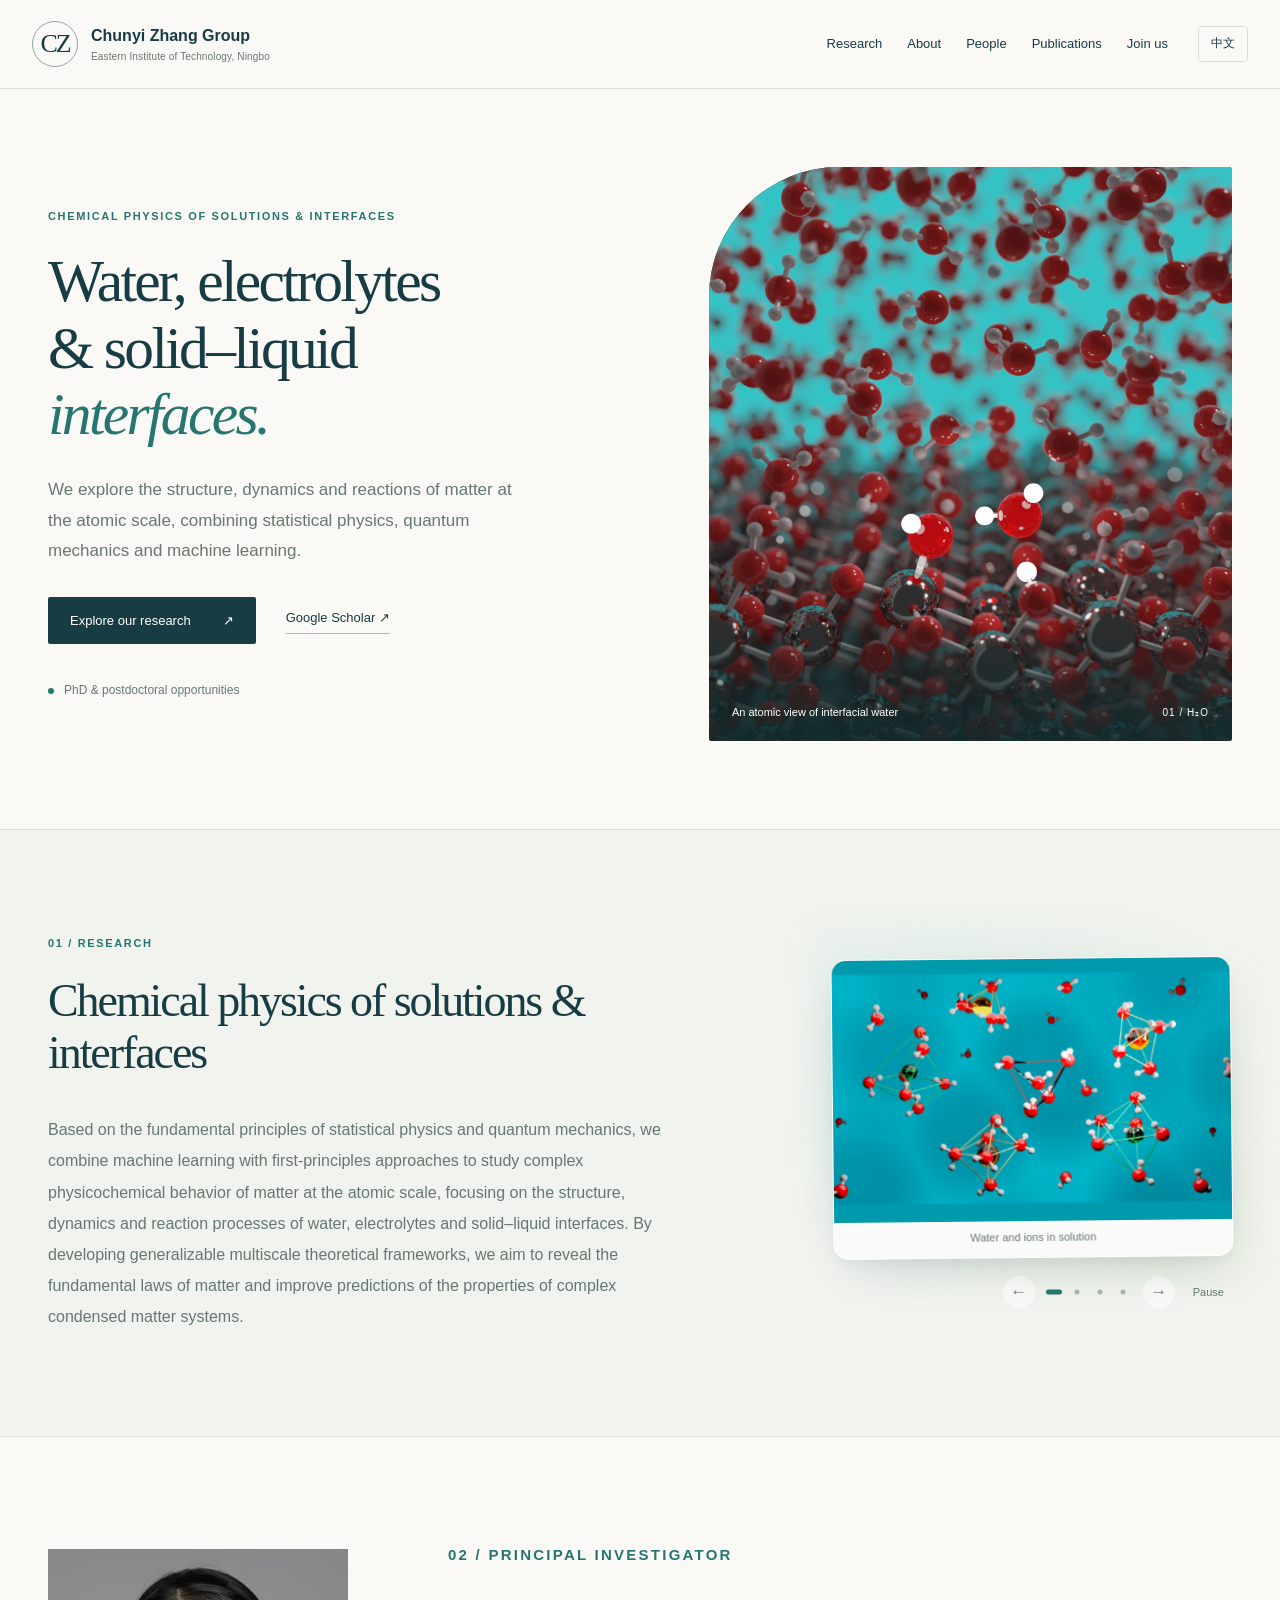
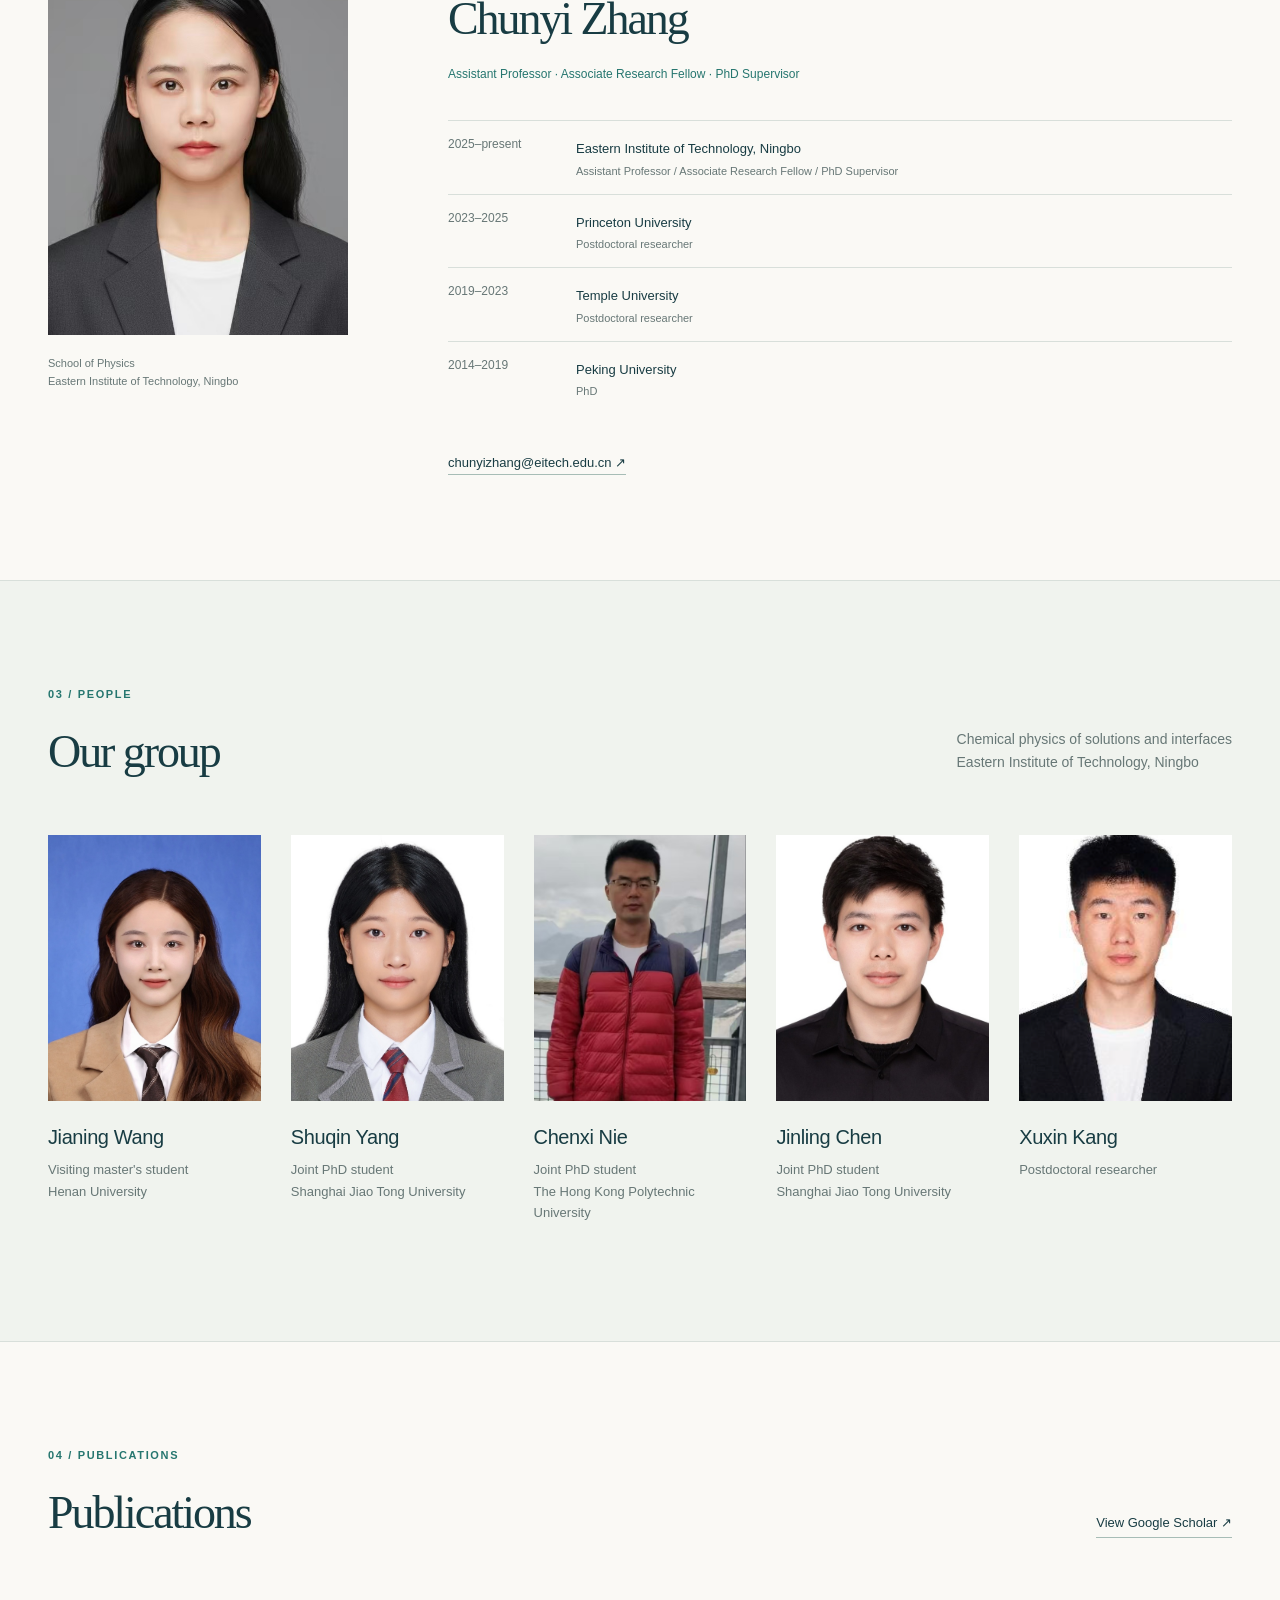
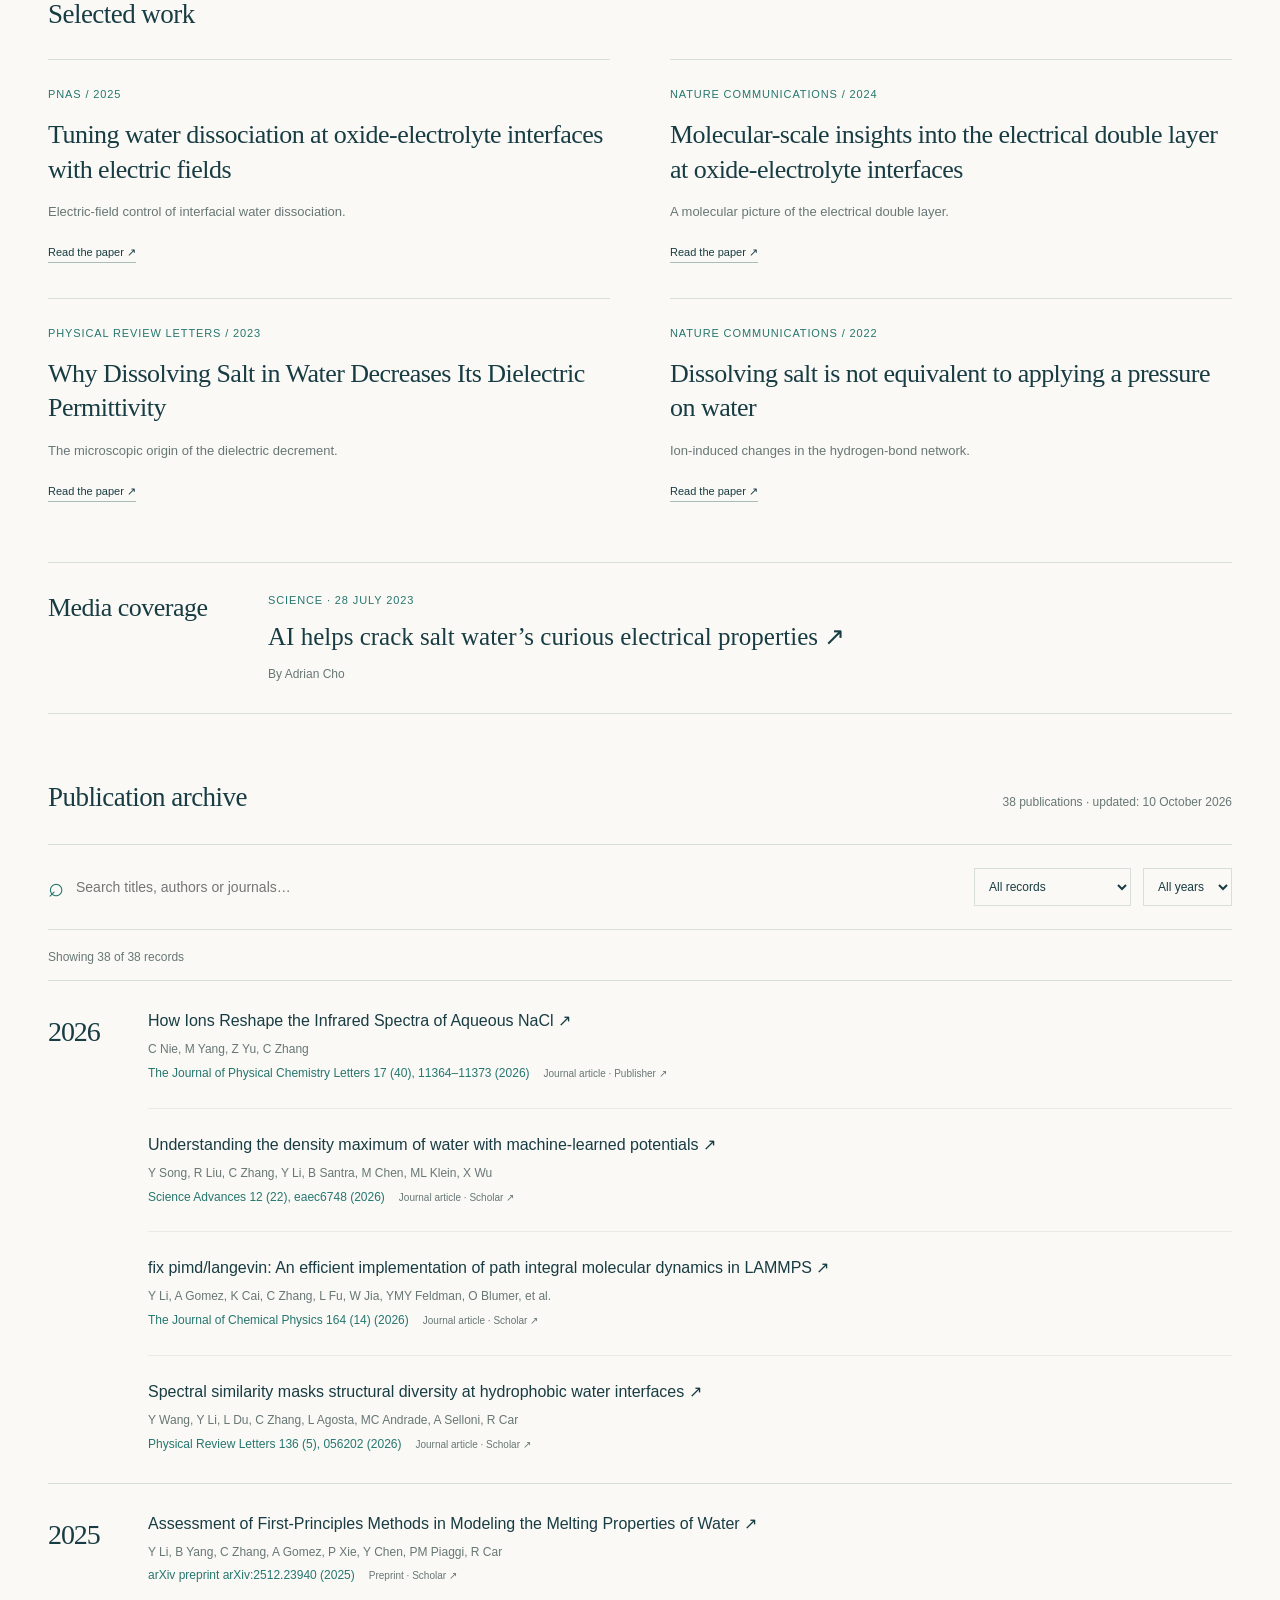
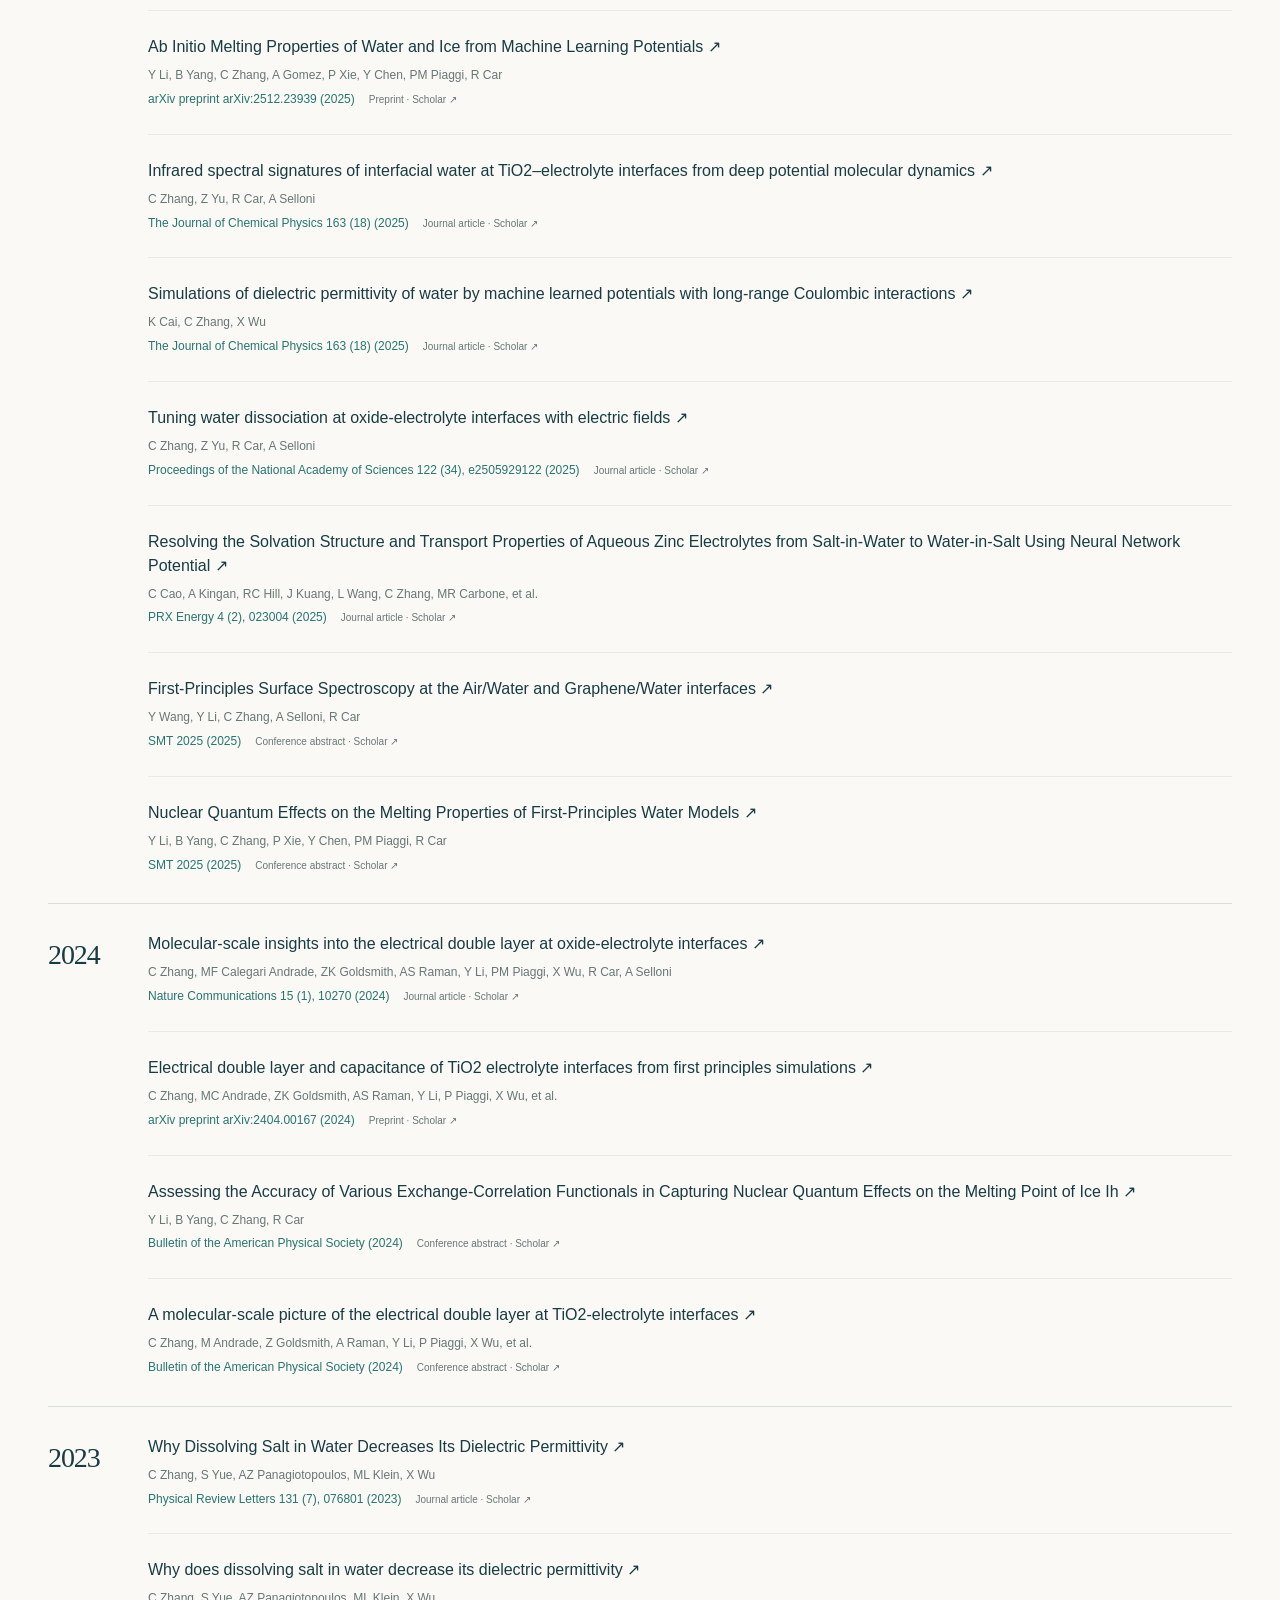
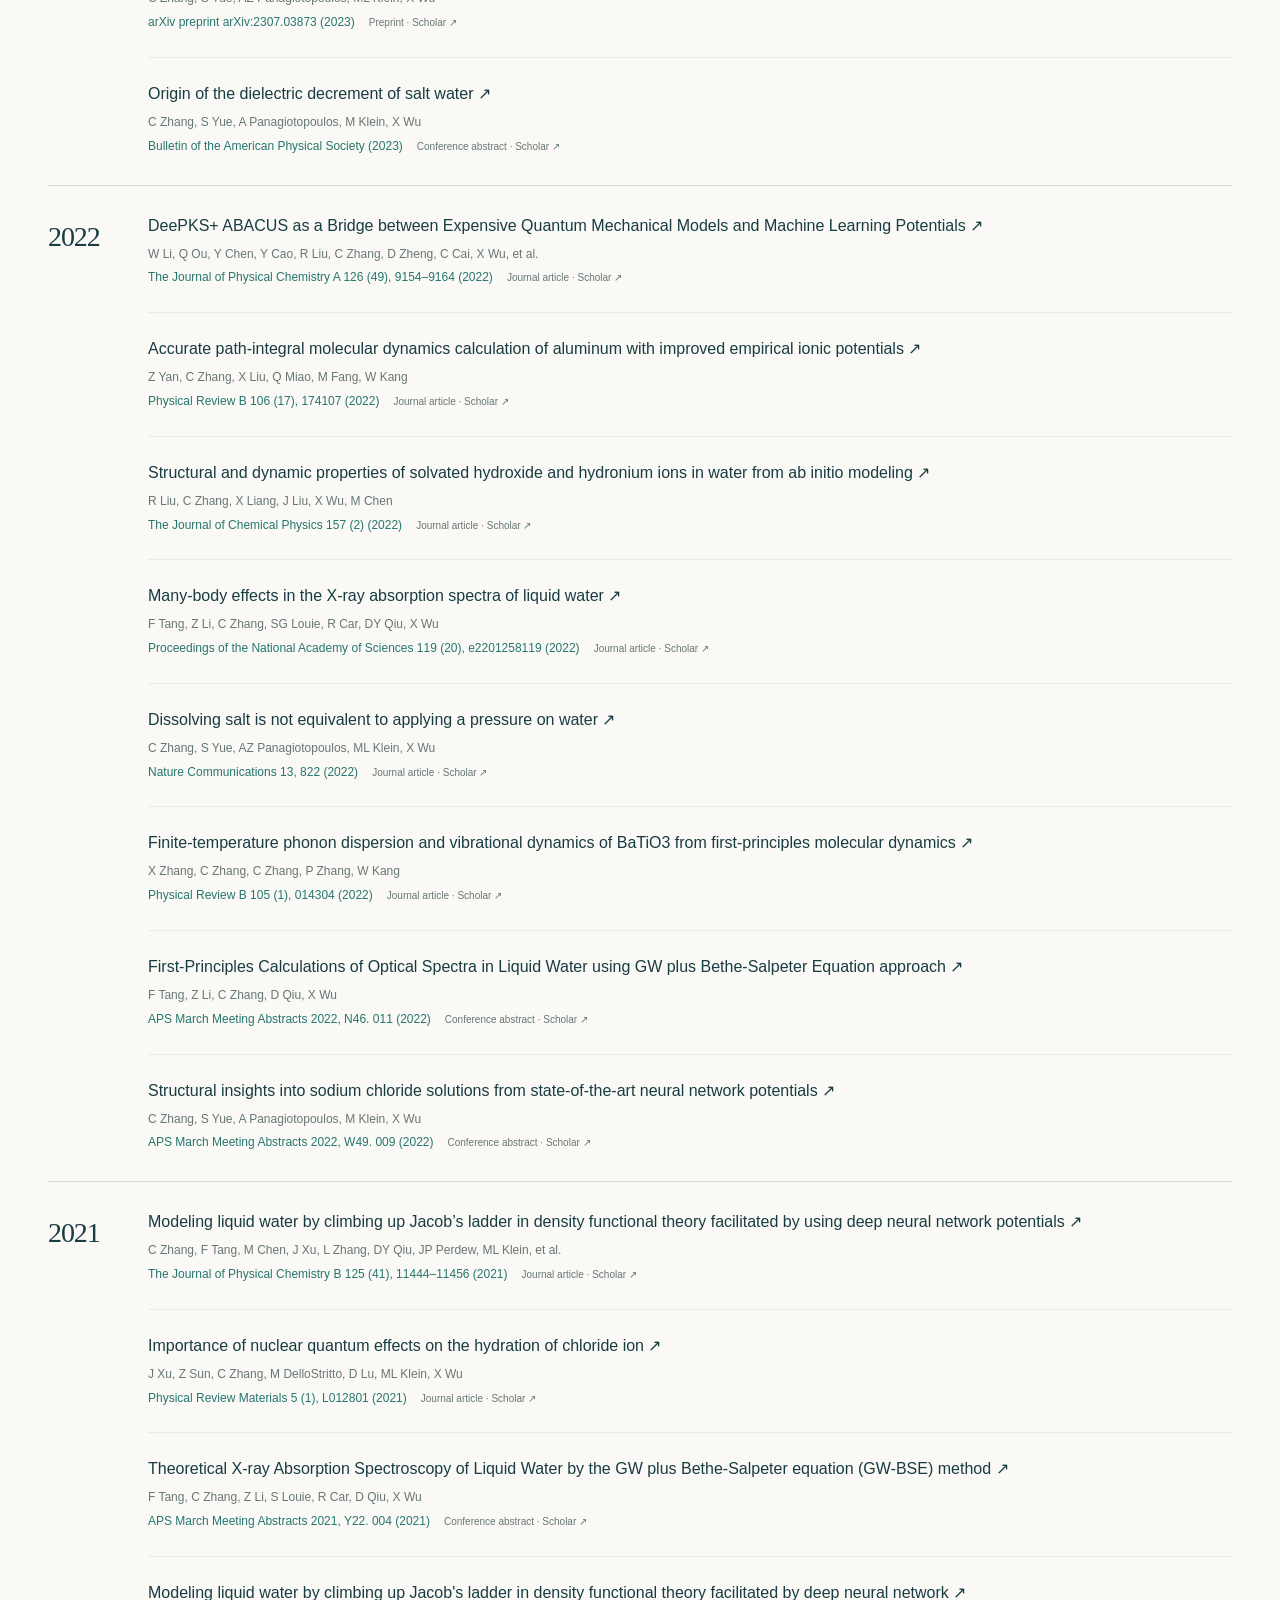
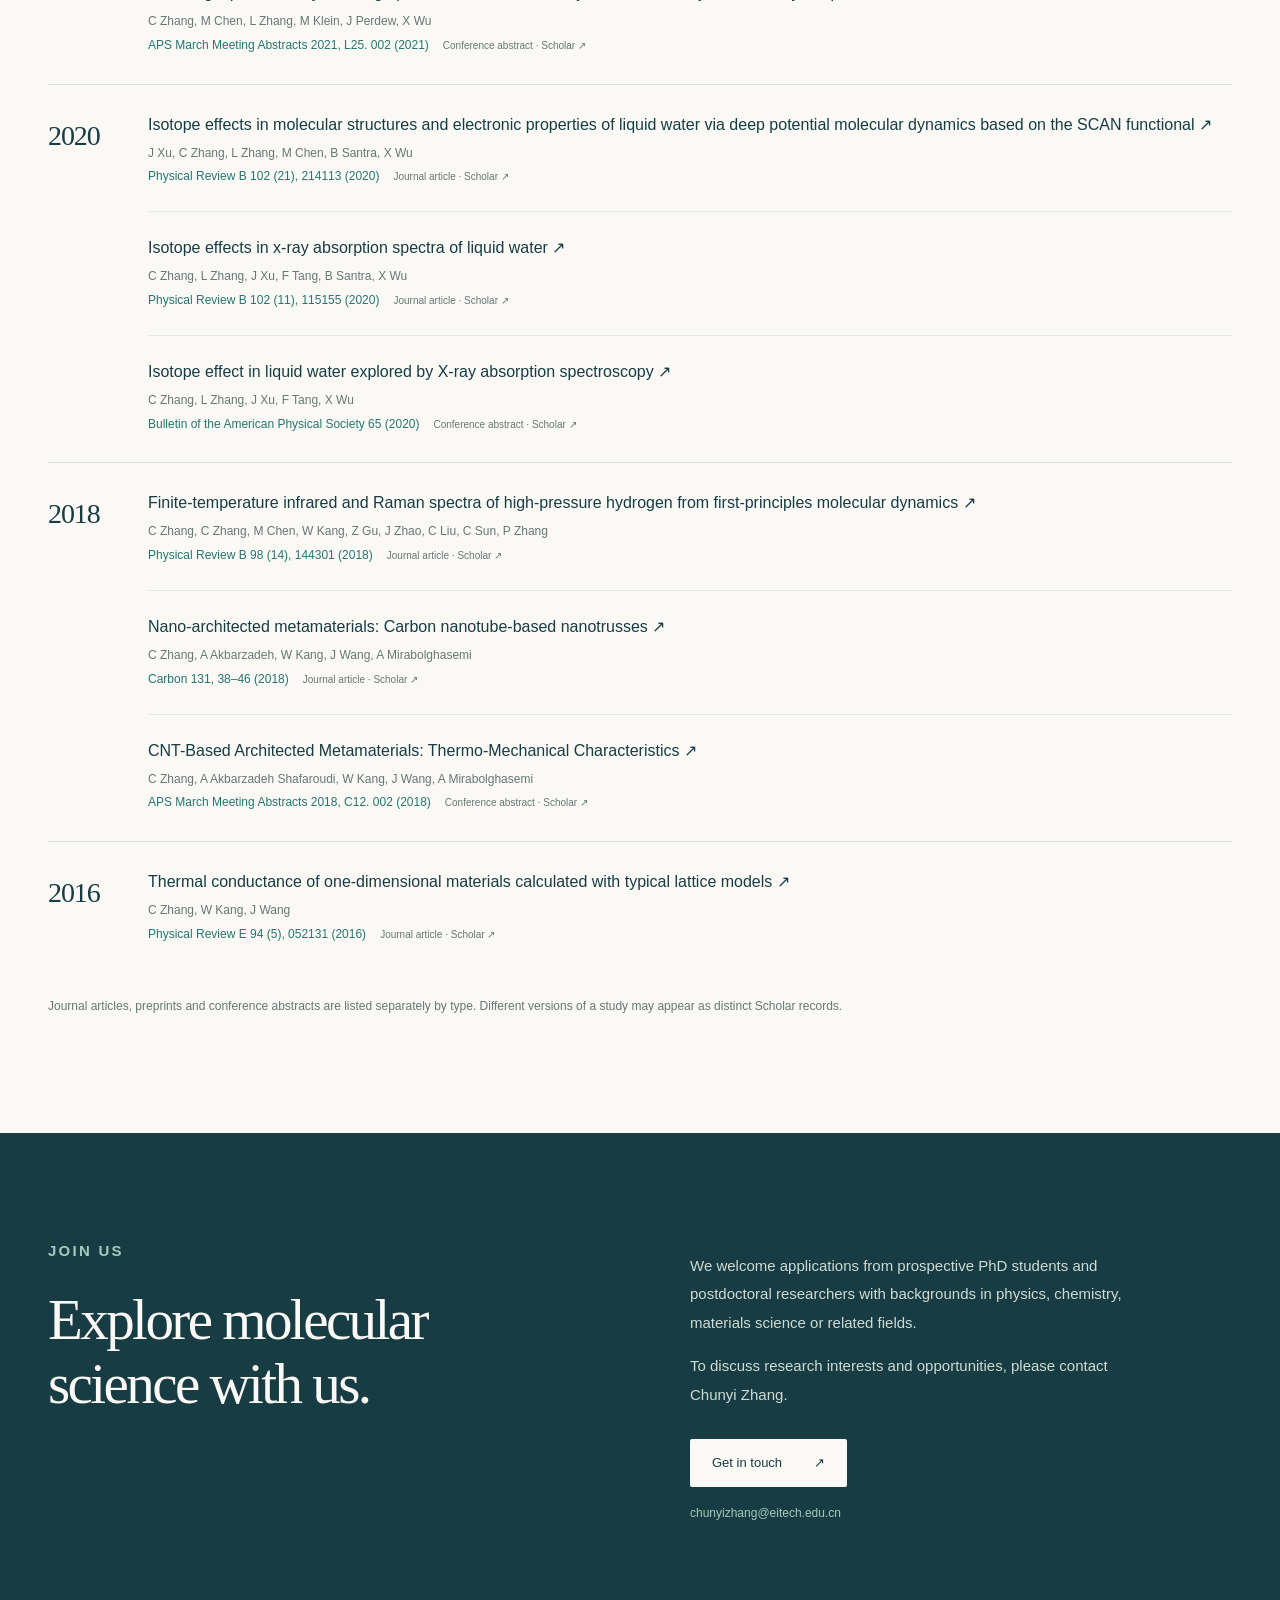
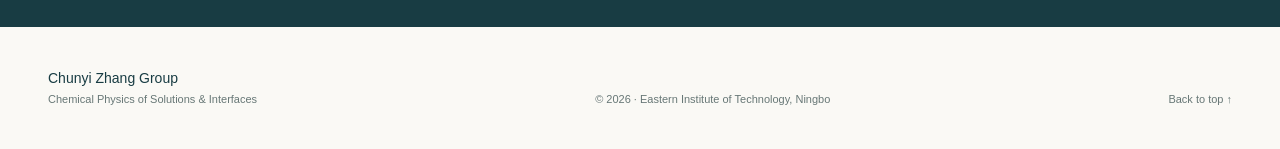
==== commit c4656f5d: "Restore Chinese and English language switch" ====
--- a/index.html
+++ b/index.html
@@ -9,54 +9,54 @@
   <meta property="og:description" content="Chemical physics of solutions and interfaces">
   <title>Chunyi Zhang Group · Chemical Physics of Solutions & Interfaces</title>
   <link rel="icon" href="assets/favicon.svg" type="image/svg+xml">
-  <link rel="stylesheet" href="styles.css?v=6511c8ecab">
-  <script src="app.js?v=db56218c40" defer></script>
+  <link rel="stylesheet" href="styles.css?v=796ec1f5be">
+  <script src="app.js?v=895494974f" defer></script>
 </head>
 <body>
-<a class="skip-link" href="#main"><span>Skip to content</span></a>
+<a class="skip-link" href="#main"><span data-lang="en">Skip to content</span><span data-lang="zh">跳转到正文</span></a>
 <header class="site-header">
   <div class="header-inner">
-    <a class="brand" href="#home"><span class="brand-mark" aria-hidden="true">CZ</span><span><strong>Chunyi Zhang Group</strong><small>Eastern Institute of Technology, Ningbo</small></span></a>
-    <nav aria-label="Main navigation">
-      <a href="#research"><span>Research</span></a>
-      <a href="#about"><span>About</span></a>
-      <a href="#people"><span>People</span></a>
-      <a href="#publications"><span>Publications</span></a>
-      <a href="#join"><span>Join us</span></a>
+    <a class="brand" href="#home"><span class="brand-mark" aria-hidden="true">CZ</span><span><strong><span data-lang="en">Chunyi Zhang Group</span><span data-lang="zh">张春一课题组</span></strong><small><span data-lang="en">Eastern Institute of Technology, Ningbo</span><span data-lang="zh">宁波东方理工大学</span></small></span></a>
+    <nav aria-label="Main navigation" data-en-label="Main navigation" data-zh-label="主导航">
+      <a href="#research"><span data-lang="en">Research</span><span data-lang="zh">研究方向</span></a>
+      <a href="#about"><span data-lang="en">About</span><span data-lang="zh">导师简介</span></a>
+      <a href="#people"><span data-lang="en">People</span><span data-lang="zh">团队成员</span></a>
+      <a href="#publications"><span data-lang="en">Publications</span><span data-lang="zh">论文列表</span></a>
+      <a href="#join"><span data-lang="en">Join us</span><span data-lang="zh">加入我们</span></a>
     </nav>
-    
+    <button class="language-button" id="language-toggle" type="button" aria-label="切换到中文" hidden>中文</button>
   </div>
 </header>
 <main id="main">
   <section class="hero wrap" id="home">
     <div class="hero-copy">
-      <p class="eyebrow"><span>Chemical physics of solutions & interfaces</span></p>
-      <h1><span>Water, electrolytes<br>& solid–liquid<br><em>interfaces.</em></span></h1>
-      <p class="hero-description"><span>We explore the structure, dynamics and reactions of matter at the atomic scale, combining statistical physics, quantum mechanics and machine learning.</span></p>
-      <div class="hero-links"><a class="primary-link" href="#research"><span>Explore our research</span><span aria-hidden="true">↗</span></a><a class="text-link" href="https://scholar.google.com/citations?hl=en&user=Kq_sijoAAAAJ&view_op=list_works&sortby=pubdate" target="_blank" rel="noopener noreferrer">Google Scholar <span aria-hidden="true">↗</span></a></div>
-      <div class="hero-note"><span class="availability-dot" aria-hidden="true"></span><a href="#join"><span>PhD & postdoctoral opportunities</span></a></div>
-    </div>
-    <figure class="hero-visual"><img src="assets/interface-structure.webp" alt="Molecular illustration of water at a solid–liquid interface from the group’s research poster" width="1632" height="2112" fetchpriority="high"><figcaption><span>An atomic view of interfacial water</span><span aria-hidden="true">01 / H₂O</span></figcaption></figure>
+      <p class="eyebrow"><span data-lang="en">Chemical physics of solutions & interfaces</span><span data-lang="zh">溶液与界面化学物理</span></p>
+      <h1><span data-lang="en">Water, electrolytes<br>& solid–liquid<br><em>interfaces.</em></span><span data-lang="zh">水、电解质<br>与<em>固液界面</em></span></h1>
+      <p class="hero-description"><span data-lang="en">We explore the structure, dynamics and reactions of matter at the atomic scale, combining statistical physics, quantum mechanics and machine learning.</span><span data-lang="zh">结合统计物理、量子力学与机器学习，从第一性原理出发，探索原子尺度下物质的结构、动力学与化学反应。</span></p>
+      <div class="hero-links"><a class="primary-link" href="#research"><span data-lang="en">Explore our research</span><span data-lang="zh">了解研究方向</span><span aria-hidden="true">↗</span></a><a class="text-link" href="https://scholar.google.com/citations?hl=en&user=Kq_sijoAAAAJ&view_op=list_works&sortby=pubdate" target="_blank" rel="noopener noreferrer">Google Scholar <span aria-hidden="true">↗</span></a></div>
+      <div class="hero-note"><span class="availability-dot" aria-hidden="true"></span><a href="#join"><span data-lang="en">PhD & postdoctoral opportunities</span><span data-lang="zh">欢迎申请博士生与博士后岗位</span></a></div>
+    </div>
+    <figure class="hero-visual"><img src="assets/interface-structure.webp" alt="Molecular illustration of water at a solid–liquid interface from the group’s research poster" data-en-alt="Molecular illustration of water at a solid–liquid interface from the group’s research poster" data-zh-alt="课题组海报中的固液界面水分子示意图" width="1632" height="2112" fetchpriority="high"><figcaption><span data-lang="en">An atomic view of interfacial water</span><span data-lang="zh">从原子尺度观察界面水</span><span aria-hidden="true">01 / H₂O</span></figcaption></figure>
   </section>
 
   <section class="research-section section" id="research">
     <div class="wrap">
-      <div class="section-heading"><div><p class="eyebrow">01 / <span>Research</span></p><h2><span>Chemical physics of solutions & interfaces</span></h2></div></div>
+      <div class="section-heading"><div><p class="eyebrow">01 / <span data-lang="en">Research</span><span data-lang="zh">研究方向</span></p><h2><span data-lang="en">Chemical physics of solutions & interfaces</span><span data-lang="zh">溶液与界面化学物理</span></h2></div></div>
       <div class="research-overview">
         <div class="research-overview-copy">
-          <p><span>Based on the fundamental principles of statistical physics and quantum mechanics, we combine machine learning with first-principles approaches to study complex physicochemical behavior of matter at the atomic scale, focusing on the structure, dynamics and reaction processes of water, electrolytes and solid–liquid interfaces. By developing generalizable multiscale theoretical frameworks, we aim to reveal the fundamental laws of matter and improve predictions of the properties of complex condensed matter systems.</span></p>
+          <p><span data-lang="en">Based on the fundamental principles of statistical physics and quantum mechanics, we combine machine learning with first-principles approaches to study complex physicochemical behavior of matter at the atomic scale, focusing on the structure, dynamics and reaction processes of water, electrolytes and solid–liquid interfaces. By developing generalizable multiscale theoretical frameworks, we aim to reveal the fundamental laws of matter and improve predictions of the properties of complex condensed matter systems.</span><span data-lang="zh">基于统计物理与量子力学的基本原理，结合机器学习方法，从第一性原理出发研究原子尺度下物质复杂的物理化学行为，重点关注水、电解质以及固液界面的结构、动力学与反应过程。通过构建可泛化的多尺度理论框架，旨在揭示物质的基本规律并提升对复杂凝聚态体系性质的预测能力。</span></p>
         </div>
-        <div class="research-carousel" id="research-carousel" role="region" aria-roledescription="carousel" aria-label="Research images" tabindex="0">
+        <div class="research-carousel" id="research-carousel" role="region" aria-roledescription="carousel" aria-label="Research images" data-en-label="Research images" data-zh-label="研究图轮播" tabindex="0">
           <div class="research-slides">
-          <figure class="research-slide is-active" aria-hidden="false"><img src="assets/solution-molecules.png" alt="Water molecules and hydrated ions from the group poster" loading="eager"><figcaption><span>Water and ions in solution</span></figcaption></figure>
-          <figure class="research-slide" aria-hidden="true"><img src="assets/double-layer.png" alt="Molecular-scale structure of the electrical double layer" loading="lazy"><figcaption><span>Electrical double layer at a solid–liquid interface</span></figcaption></figure>
-          <figure class="research-slide" aria-hidden="true"><img src="assets/field-reaction.png" alt="An oxide–electrolyte interface and its electrostatic potential under applied fields" loading="lazy"><figcaption><span>Interfaces under an electric field</span></figcaption></figure>
-          <figure class="research-slide" aria-hidden="true"><img src="assets/electrolyte-structure.png" alt="Ionic hydration and concentration-dependent dielectric response" loading="lazy"><figcaption><span>Electrolyte structure and dielectric permittivity</span></figcaption></figure>
+          <figure class="research-slide is-active" aria-hidden="false"><img src="assets/solution-molecules.png" alt="Water molecules and hydrated ions from the group poster" data-en-alt="Water molecules and hydrated ions from the group poster" data-zh-alt="课题组海报中的水分子与水合离子" loading="eager"><figcaption><span data-lang="en">Water and ions in solution</span><span data-lang="zh">溶液中的水分子与离子</span></figcaption></figure>
+          <figure class="research-slide" aria-hidden="true"><img src="assets/double-layer.png" alt="Molecular-scale structure of the electrical double layer" data-en-alt="Molecular-scale structure of the electrical double layer" data-zh-alt="电双层的分子尺度结构" loading="lazy"><figcaption><span data-lang="en">Electrical double layer at a solid–liquid interface</span><span data-lang="zh">固液界面的电双层</span></figcaption></figure>
+          <figure class="research-slide" aria-hidden="true"><img src="assets/field-reaction.png" alt="An oxide–electrolyte interface and its electrostatic potential under applied fields" data-en-alt="An oxide–electrolyte interface and its electrostatic potential under applied fields" data-zh-alt="外加电场下的氧化物与电解质界面及静电势" loading="lazy"><figcaption><span data-lang="en">Interfaces under an electric field</span><span data-lang="zh">电场下的界面体系</span></figcaption></figure>
+          <figure class="research-slide" aria-hidden="true"><img src="assets/electrolyte-structure.png" alt="Ionic hydration and concentration-dependent dielectric response" data-en-alt="Ionic hydration and concentration-dependent dielectric response" data-zh-alt="离子水合及随浓度变化的介电响应" loading="lazy"><figcaption><span data-lang="en">Electrolyte structure and dielectric permittivity</span><span data-lang="zh">电解质结构与介电常数</span></figcaption></figure>
           </div>
           <div class="carousel-controls">
-            <button class="carousel-arrow" id="research-previous" type="button" aria-label="Previous image">←</button>
-            <div class="carousel-dots"><button type="button" class="carousel-dot is-active" data-slide="0" aria-label="Show image 1" aria-current="true"></button><button type="button" class="carousel-dot" data-slide="1" aria-label="Show image 2" aria-current="false"></button><button type="button" class="carousel-dot" data-slide="2" aria-label="Show image 3" aria-current="false"></button><button type="button" class="carousel-dot" data-slide="3" aria-label="Show image 4" aria-current="false"></button></div>
-            <button class="carousel-arrow" id="research-next" type="button" aria-label="Next image">→</button>
+            <button class="carousel-arrow" id="research-previous" type="button" aria-label="Previous image" data-en-label="Previous image" data-zh-label="上一张图片">←</button>
+            <div class="carousel-dots"><button type="button" class="carousel-dot is-active" data-slide="0" aria-label="Show image 1" data-en-label="Show image 1" data-zh-label="显示第 1 张图片" aria-current="true"></button><button type="button" class="carousel-dot" data-slide="1" aria-label="Show image 2" data-en-label="Show image 2" data-zh-label="显示第 2 张图片" aria-current="false"></button><button type="button" class="carousel-dot" data-slide="2" aria-label="Show image 3" data-en-label="Show image 3" data-zh-label="显示第 3 张图片" aria-current="false"></button><button type="button" class="carousel-dot" data-slide="3" aria-label="Show image 4" data-en-label="Show image 4" data-zh-label="显示第 4 张图片" aria-current="false"></button></div>
+            <button class="carousel-arrow" id="research-next" type="button" aria-label="Next image" data-en-label="Next image" data-zh-label="下一张图片">→</button>
             <button class="carousel-pause" id="research-pause" type="button" aria-label="Pause slideshow" aria-pressed="false"><span>Pause</span></button>
           </div>
         </div>
@@ -65,201 +65,201 @@
   </section>
 
   <section class="section wrap about-section" id="about">
-    <div class="about-portrait"><img src="assets/chunyi-zhang.jpg" alt="Chunyi Zhang" width="553" height="710" loading="lazy"><p><span>School of Physics</span><br>Eastern Institute of Technology, Ningbo</p></div>
-    <div class="about-copy"><p class="eyebrow">02 / <span>Principal investigator</span></p><h2><span>Chunyi Zhang</span></h2><p class="position"><span>Assistant Professor · Associate Research Fellow · PhD Supervisor</span></p>
-    <ol class="timeline"><li><span>2025–<span>present</span></span><div><strong><span>Eastern Institute of Technology, Ningbo</span></strong><small><span>Assistant Professor / Associate Research Fellow / PhD Supervisor</span></small></div></li><li><span>2023–2025</span><div><strong><span>Princeton University</span></strong><small><span>Postdoctoral researcher</span></small></div></li><li><span>2019–2023</span><div><strong><span>Temple University</span></strong><small><span>Postdoctoral researcher</span></small></div></li><li><span>2014–2019</span><div><strong><span>Peking University</span></strong><small><span>PhD</span></small></div></li></ol>
+    <div class="about-portrait"><img src="assets/chunyi-zhang.jpg" alt="Chunyi Zhang" data-en-alt="Chunyi Zhang" data-zh-alt="张春一" width="553" height="710" loading="lazy"><p><span data-lang="en">School of Physics</span><span data-lang="zh">理学部 · 物理学院</span><br><span data-lang="en">Eastern Institute of Technology, Ningbo</span><span data-lang="zh">宁波东方理工大学</span></p></div>
+    <div class="about-copy"><p class="eyebrow">02 / <span data-lang="en">Principal investigator</span><span data-lang="zh">导师简介</span></p><h2><span data-lang="en">Chunyi Zhang</span><span data-lang="zh">张春一</span></h2><p class="position"><span data-lang="en">Assistant Professor · Associate Research Fellow · PhD Supervisor</span><span data-lang="zh">助理教授 · 副研究员 · 博士生导师</span></p>
+    <ol class="timeline"><li><span>2025–<span data-lang="en">present</span><span data-lang="zh">至今</span></span><div><strong><span data-lang="en">Eastern Institute of Technology, Ningbo</span><span data-lang="zh">宁波东方理工大学</span></strong><small><span data-lang="en">Assistant Professor / Associate Research Fellow / PhD Supervisor</span><span data-lang="zh">助理教授 / 副研究员 / 博士生导师</span></small></div></li><li><span>2023–2025</span><div><strong><span data-lang="en">Princeton University</span><span data-lang="zh">普林斯顿大学</span></strong><small><span data-lang="en">Postdoctoral researcher</span><span data-lang="zh">博士后</span></small></div></li><li><span>2019–2023</span><div><strong><span data-lang="en">Temple University</span><span data-lang="zh">天普大学</span></strong><small><span data-lang="en">Postdoctoral researcher</span><span data-lang="zh">博士后</span></small></div></li><li><span>2014–2019</span><div><strong><span data-lang="en">Peking University</span><span data-lang="zh">北京大学</span></strong><small><span data-lang="en">PhD</span><span data-lang="zh">博士</span></small></div></li></ol>
     <a class="text-link" href="mailto:chunyizhang@eitech.edu.cn">chunyizhang@eitech.edu.cn ↗</a>
     </div>
   </section>
 
   <section class="people-section section" id="people"><div class="wrap">
-    <div class="section-heading"><div><p class="eyebrow">03 / <span>People</span></p><h2><span>Our group</span></h2></div><p><span>Chemical physics of solutions and interfaces<br>Eastern Institute of Technology, Ningbo</span></p></div>
+    <div class="section-heading"><div><p class="eyebrow">03 / <span data-lang="en">People</span><span data-lang="zh">团队成员</span></p><h2><span data-lang="en">Our group</span><span data-lang="zh">我们的团队</span></h2></div><p><span data-lang="en">Chemical physics of solutions and interfaces<br>Eastern Institute of Technology, Ningbo</span><span data-lang="zh">溶液与界面化学物理实验室<br>宁波东方理工大学</span></p></div>
     <div class="people-grid">
-      <article class="person"><img src="assets/wang-jianing.jpg" alt="Jianing Wang" loading="lazy"><h3>Jianing Wang</h3><p><span>Visiting master's student<br>Henan University</span></p></article>
-      <article class="person"><img src="assets/yang-shuqin.jpeg" alt="Shuqin Yang" loading="lazy"><h3>Shuqin Yang</h3><p><span>Joint PhD student<br>Shanghai Jiao Tong University</span></p></article>
-      <article class="person"><img src="assets/nie-chenxi.jpeg" alt="Chenxi Nie" loading="lazy"><h3>Chenxi Nie</h3><p><span>Joint PhD student<br>The Hong Kong Polytechnic University</span></p></article>
-      <article class="person"><img src="assets/chen-jinling.jpeg" alt="Jinling Chen" loading="lazy"><h3>Jinling Chen</h3><p><span>Joint PhD student<br>Shanghai Jiao Tong University</span></p></article>
-      <article class="person"><img src="assets/kang-xuxin.png" alt="Xuxin Kang" loading="lazy"><h3>Xuxin Kang</h3><p><span>Postdoctoral researcher</span></p></article>
+      <article class="person"><img src="assets/wang-jianing.jpg" alt="Jianing Wang" data-en-alt="Jianing Wang" data-zh-alt="王佳宁" loading="lazy"><h3><span data-lang="en">Jianing Wang</span><span data-lang="zh">王佳宁</span></h3><p><span data-lang="en">Visiting master's student<br>Henan University</span><span data-lang="zh">河南大学<br>交换硕士生</span></p></article>
+      <article class="person"><img src="assets/yang-shuqin.jpeg" alt="Shuqin Yang" data-en-alt="Shuqin Yang" data-zh-alt="杨淑琴" loading="lazy"><h3><span data-lang="en">Shuqin Yang</span><span data-lang="zh">杨淑琴</span></h3><p><span data-lang="en">Joint PhD student<br>Shanghai Jiao Tong University</span><span data-lang="zh">上海交通大学<br>联合培养博士生</span></p></article>
+      <article class="person"><img src="assets/nie-chenxi.jpeg" alt="Chenxi Nie" data-en-alt="Chenxi Nie" data-zh-alt="聂辰熙" loading="lazy"><h3><span data-lang="en">Chenxi Nie</span><span data-lang="zh">聂辰熙</span></h3><p><span data-lang="en">Joint PhD student<br>The Hong Kong Polytechnic University</span><span data-lang="zh">香港理工大学<br>联合培养博士生</span></p></article>
+      <article class="person"><img src="assets/chen-jinling.jpeg" alt="Jinling Chen" data-en-alt="Jinling Chen" data-zh-alt="陈金凌" loading="lazy"><h3><span data-lang="en">Jinling Chen</span><span data-lang="zh">陈金凌</span></h3><p><span data-lang="en">Joint PhD student<br>Shanghai Jiao Tong University</span><span data-lang="zh">上海交通大学<br>联合培养博士生</span></p></article>
+      <article class="person"><img src="assets/kang-xuxin.png" alt="Xuxin Kang" data-en-alt="Xuxin Kang" data-zh-alt="康旭鑫" loading="lazy"><h3><span data-lang="en">Xuxin Kang</span><span data-lang="zh">康旭鑫</span></h3><p><span data-lang="en">Postdoctoral researcher</span><span data-lang="zh">博士后</span></p></article>
     </div>
   </div></section>
 
   <section class="section wrap" id="publications">
-    <div class="section-heading"><div><p class="eyebrow">04 / <span>Publications</span></p><h2><span>Publications</span></h2></div><a class="text-link" href="https://scholar.google.com/citations?hl=en&user=Kq_sijoAAAAJ&view_op=list_works&sortby=pubdate" target="_blank" rel="noopener noreferrer"><span>View Google Scholar</span> ↗</a></div>
-    <h3 class="selected-heading"><span>Selected work</span></h3>
-    <div class="selected-works"><article class="selected-work"><p class="paper-meta">PNAS / 2025</p><h3><a href="https://doi.org/10.1073/pnas.2505929122" target="_blank" rel="noopener noreferrer">Tuning water dissociation at oxide-electrolyte interfaces with electric fields</a></h3><p>Electric-field control of interfacial water dissociation.</p><a class="text-link" href="https://doi.org/10.1073/pnas.2505929122" target="_blank" rel="noopener noreferrer">Read the paper ↗</a></article>
-<article class="selected-work"><p class="paper-meta">Nature Communications / 2024</p><h3><a href="https://doi.org/10.1038/s41467-024-54631-1" target="_blank" rel="noopener noreferrer">Molecular-scale insights into the electrical double layer at oxide-electrolyte interfaces</a></h3><p>A molecular picture of the electrical double layer.</p><a class="text-link" href="https://doi.org/10.1038/s41467-024-54631-1" target="_blank" rel="noopener noreferrer">Read the paper ↗</a></article>
-<article class="selected-work"><p class="paper-meta">Physical Review Letters / 2023</p><h3><a href="https://doi.org/10.1103/PhysRevLett.131.076801" target="_blank" rel="noopener noreferrer">Why Dissolving Salt in Water Decreases Its Dielectric Permittivity</a></h3><p>The microscopic origin of the dielectric decrement.</p><a class="text-link" href="https://doi.org/10.1103/PhysRevLett.131.076801" target="_blank" rel="noopener noreferrer">Read the paper ↗</a></article>
-<article class="selected-work"><p class="paper-meta">Nature Communications / 2022</p><h3><a href="https://doi.org/10.1038/s41467-022-28538-8" target="_blank" rel="noopener noreferrer">Dissolving salt is not equivalent to applying a pressure on water</a></h3><p>Ion-induced changes in the hydrogen-bond network.</p><a class="text-link" href="https://doi.org/10.1038/s41467-022-28538-8" target="_blank" rel="noopener noreferrer">Read the paper ↗</a></article></div>
+    <div class="section-heading"><div><p class="eyebrow">04 / <span data-lang="en">Publications</span><span data-lang="zh">论文列表</span></p><h2><span data-lang="en">Publications</span><span data-lang="zh">论文列表</span></h2></div><a class="text-link" href="https://scholar.google.com/citations?hl=en&user=Kq_sijoAAAAJ&view_op=list_works&sortby=pubdate" target="_blank" rel="noopener noreferrer"><span data-lang="en">View Google Scholar</span><span data-lang="zh">访问 Google Scholar</span> ↗</a></div>
+    <h3 class="selected-heading"><span data-lang="en">Selected work</span><span data-lang="zh">代表性研究</span></h3>
+    <div class="selected-works"><article class="selected-work"><p class="paper-meta">PNAS / 2025</p><h3><a href="https://doi.org/10.1073/pnas.2505929122" target="_blank" rel="noopener noreferrer">Tuning water dissociation at oxide-electrolyte interfaces with electric fields</a></h3><p><span data-lang="en">Electric-field control of interfacial water dissociation.</span><span data-lang="zh">电场调控界面水解离的微观机制。</span></p><a class="text-link" href="https://doi.org/10.1073/pnas.2505929122" target="_blank" rel="noopener noreferrer"><span data-lang="en">Read the paper</span><span data-lang="zh">阅读论文</span> ↗</a></article>
+<article class="selected-work"><p class="paper-meta">Nature Communications / 2024</p><h3><a href="https://doi.org/10.1038/s41467-024-54631-1" target="_blank" rel="noopener noreferrer">Molecular-scale insights into the electrical double layer at oxide-electrolyte interfaces</a></h3><p><span data-lang="en">A molecular picture of the electrical double layer.</span><span data-lang="zh">解析固液界面电双层的分子结构。</span></p><a class="text-link" href="https://doi.org/10.1038/s41467-024-54631-1" target="_blank" rel="noopener noreferrer"><span data-lang="en">Read the paper</span><span data-lang="zh">阅读论文</span> ↗</a></article>
+<article class="selected-work"><p class="paper-meta">Physical Review Letters / 2023</p><h3><a href="https://doi.org/10.1103/PhysRevLett.131.076801" target="_blank" rel="noopener noreferrer">Why Dissolving Salt in Water Decreases Its Dielectric Permittivity</a></h3><p><span data-lang="en">The microscopic origin of the dielectric decrement.</span><span data-lang="zh">揭示盐溶液介电常数减小的微观机制。</span></p><a class="text-link" href="https://doi.org/10.1103/PhysRevLett.131.076801" target="_blank" rel="noopener noreferrer"><span data-lang="en">Read the paper</span><span data-lang="zh">阅读论文</span> ↗</a></article>
+<article class="selected-work"><p class="paper-meta">Nature Communications / 2022</p><h3><a href="https://doi.org/10.1038/s41467-022-28538-8" target="_blank" rel="noopener noreferrer">Dissolving salt is not equivalent to applying a pressure on water</a></h3><p><span data-lang="en">Ion-induced changes in the hydrogen-bond network.</span><span data-lang="zh">理解盐离子对水氢键网络的影响。</span></p><a class="text-link" href="https://doi.org/10.1038/s41467-022-28538-8" target="_blank" rel="noopener noreferrer"><span data-lang="en">Read the paper</span><span data-lang="zh">阅读论文</span> ↗</a></article></div>
     <aside class="media-coverage" id="media-coverage" aria-labelledby="media-coverage-heading">
-      <h3 id="media-coverage-heading">Media coverage</h3>
-      <div><p class="paper-meta">Science · 28 July 2023</p><a class="media-title" href="https://www.science.org/content/article/ai-helps-crack-salt-water-s-curious-electrical-properties" target="_blank" rel="noopener noreferrer">AI helps crack salt water’s curious electrical properties <span aria-hidden="true">↗</span></a><p class="media-author">By Adrian Cho</p></div>
+      <h3 id="media-coverage-heading"><span data-lang="en">Media coverage</span><span data-lang="zh">媒体报道</span></h3>
+      <div><p class="paper-meta"><span data-lang="en">Science · 28 July 2023</span><span data-lang="zh">Science · 2023 年 7 月 28 日</span></p><a class="media-title" href="https://www.science.org/content/article/ai-helps-crack-salt-water-s-curious-electrical-properties" target="_blank" rel="noopener noreferrer">AI helps crack salt water’s curious electrical properties <span aria-hidden="true">↗</span></a><p class="media-author"><span data-lang="en">By Adrian Cho</span><span data-lang="zh">作者：Adrian Cho</span></p></div>
     </aside>
-    <div class="publication-heading"><h3><span>Publication archive</span></h3><p class="muted"><span>38 publications · updated: 10 October 2026</span></p></div>
+    <div class="publication-heading"><h3><span data-lang="en">Publication archive</span><span data-lang="zh">完整成果列表</span></h3><p class="muted"><span data-lang="en">38 publications · updated: 10 October 2026</span><span data-lang="zh">38 条成果 · 更新日期：2026 年 10 月 10 日</span></p></div>
     <form class="publication-controls" id="publication-controls" role="search">
-      <div class="search-control"><label class="sr-only" for="publication-search"><span>Search publications</span></label><span aria-hidden="true">⌕</span><input id="publication-search" type="search" placeholder="Search titles, authors or journals…" autocomplete="off"></div>
-      <label class="filter-label"><span class="sr-only">Publication type</span><select id="publication-type"><option value="all">All records</option><option value="journal">Journal articles</option><option value="preprint">Preprints</option><option value="conference">Conference abstracts</option></select></label>
-      <label class="filter-label"><span class="sr-only">Year</span><select id="publication-year"><option value="all">All years</option><option value="2026">2026</option><option value="2025">2025</option><option value="2024">2024</option><option value="2023">2023</option><option value="2022">2022</option><option value="2021">2021</option><option value="2020">2020</option><option value="2018">2018</option><option value="2016">2016</option></select></label>
+      <div class="search-control"><label class="sr-only" for="publication-search"><span data-lang="en">Search publications</span><span data-lang="zh">搜索论文</span></label><span aria-hidden="true">⌕</span><input id="publication-search" type="search" placeholder="Search titles, authors or journals…" autocomplete="off"></div>
+      <label class="filter-label"><span class="sr-only"><span data-lang="en">Publication type</span><span data-lang="zh">成果类型</span></span><select id="publication-type" aria-label="Publication type" data-en-label="Publication type" data-zh-label="成果类型"><option value="all">All records</option><option value="journal">Journal articles</option><option value="preprint">Preprints</option><option value="conference">Conference abstracts</option></select></label>
+      <label class="filter-label"><span class="sr-only"><span data-lang="en">Year</span><span data-lang="zh">年份</span></span><select id="publication-year" aria-label="Year" data-en-label="Year" data-zh-label="年份"><option value="all">All years</option><option value="2026">2026</option><option value="2025">2025</option><option value="2024">2024</option><option value="2023">2023</option><option value="2022">2022</option><option value="2021">2021</option><option value="2020">2020</option><option value="2018">2018</option><option value="2016">2016</option></select></label>
     </form>
     <p class="results-status muted" id="results-status" aria-live="polite"></p>
     <div id="publication-list"><section class="publication-year-group" aria-label="Publications in 2026"><h4>2026</h4><div><article class="publication" data-year="2026" data-type="journal" data-search="how ions reshape the infrared spectra of aqueous nacl c nie, m yang, z yu, c zhang the journal of physical chemistry letters 17 (40), 11364–11373 2026">
     <h4><a href="https://doi.org/10.1021/acs.jpclett.6c02161" target="_blank" rel="noopener noreferrer">How Ions Reshape the Infrared Spectra of Aqueous NaCl <span aria-hidden="true">↗</span></a></h4>
     <p class="authors">C Nie, M Yang, Z Yu, C Zhang</p>
-    <p class="venue">The Journal of Physical Chemistry Letters 17 (40), 11364–11373 (2026)<span class="record-type">Journal article · <a href="https://pubs.acs.org/jpclcd/article/17/40/11364/5441000/How-Ions-Reshape-the-Infrared-Spectra-of-Aqueous" target="_blank" rel="noopener noreferrer">Publisher ↗</a></span></p></article>
+    <p class="venue">The Journal of Physical Chemistry Letters 17 (40), 11364–11373 (2026)<span class="record-type"><span data-lang="en">Journal article</span><span data-lang="zh">期刊论文</span> · <a href="https://pubs.acs.org/jpclcd/article/17/40/11364/5441000/How-Ions-Reshape-the-Infrared-Spectra-of-Aqueous" target="_blank" rel="noopener noreferrer"><span data-lang="en">Publisher</span><span data-lang="zh">期刊官网</span> ↗</a></span></p></article>
 <article class="publication" data-year="2026" data-type="journal" data-search="understanding the density maximum of water with machine-learned potentials y song, r liu, c zhang, y li, b santra, m chen, ml klein, x wu science advances 12 (22), eaec6748 2026">
     <h4><a href="https://scholar.google.com/citations?view_op=view_citation&amp;hl=en&amp;user=Kq_sijoAAAAJ&amp;citation_for_view=Kq_sijoAAAAJ:L8Ckcad2t8MC" target="_blank" rel="noopener noreferrer">Understanding the density maximum of water with machine-learned potentials <span aria-hidden="true">↗</span></a></h4>
     <p class="authors">Y Song, R Liu, C Zhang, Y Li, B Santra, M Chen, ML Klein, X Wu</p>
-    <p class="venue">Science Advances 12 (22), eaec6748 (2026)<span class="record-type">Journal article · <a href="https://scholar.google.com/citations?view_op=view_citation&amp;hl=en&amp;user=Kq_sijoAAAAJ&amp;citation_for_view=Kq_sijoAAAAJ:L8Ckcad2t8MC" target="_blank" rel="noopener noreferrer">Scholar ↗</a></span></p></article>
+    <p class="venue">Science Advances 12 (22), eaec6748 (2026)<span class="record-type"><span data-lang="en">Journal article</span><span data-lang="zh">期刊论文</span> · <a href="https://scholar.google.com/citations?view_op=view_citation&amp;hl=en&amp;user=Kq_sijoAAAAJ&amp;citation_for_view=Kq_sijoAAAAJ:L8Ckcad2t8MC" target="_blank" rel="noopener noreferrer">Scholar ↗</a></span></p></article>
 <article class="publication" data-year="2026" data-type="journal" data-search="fix pimd/langevin: an efficient implementation of path integral molecular dynamics in lammps y li, a gomez, k cai, c zhang, l fu, w jia, ymy feldman, o blumer, et al. the journal of chemical physics 164 (14) 2026">
     <h4><a href="https://scholar.google.com/citations?view_op=view_citation&amp;hl=en&amp;user=Kq_sijoAAAAJ&amp;citation_for_view=Kq_sijoAAAAJ:7PzlFSSx8tAC" target="_blank" rel="noopener noreferrer">fix pimd/langevin: An efficient implementation of path integral molecular dynamics in LAMMPS <span aria-hidden="true">↗</span></a></h4>
     <p class="authors">Y Li, A Gomez, K Cai, C Zhang, L Fu, W Jia, YMY Feldman, O Blumer, et al.</p>
-    <p class="venue">The Journal of Chemical Physics 164 (14) (2026)<span class="record-type">Journal article · <a href="https://scholar.google.com/citations?view_op=view_citation&amp;hl=en&amp;user=Kq_sijoAAAAJ&amp;citation_for_view=Kq_sijoAAAAJ:7PzlFSSx8tAC" target="_blank" rel="noopener noreferrer">Scholar ↗</a></span></p></article>
+    <p class="venue">The Journal of Chemical Physics 164 (14) (2026)<span class="record-type"><span data-lang="en">Journal article</span><span data-lang="zh">期刊论文</span> · <a href="https://scholar.google.com/citations?view_op=view_citation&amp;hl=en&amp;user=Kq_sijoAAAAJ&amp;citation_for_view=Kq_sijoAAAAJ:7PzlFSSx8tAC" target="_blank" rel="noopener noreferrer">Scholar ↗</a></span></p></article>
 <article class="publication" data-year="2026" data-type="journal" data-search="spectral similarity masks structural diversity at hydrophobic water interfaces y wang, y li, l du, c zhang, l agosta, mc andrade, a selloni, r car physical review letters 136 (5), 056202 2026">
     <h4><a href="https://scholar.google.com/citations?view_op=view_citation&amp;hl=en&amp;user=Kq_sijoAAAAJ&amp;citation_for_view=Kq_sijoAAAAJ:mVmsd5A6BfQC" target="_blank" rel="noopener noreferrer">Spectral similarity masks structural diversity at hydrophobic water interfaces <span aria-hidden="true">↗</span></a></h4>
     <p class="authors">Y Wang, Y Li, L Du, C Zhang, L Agosta, MC Andrade, A Selloni, R Car</p>
-    <p class="venue">Physical Review Letters 136 (5), 056202 (2026)<span class="record-type">Journal article · <a href="https://scholar.google.com/citations?view_op=view_citation&amp;hl=en&amp;user=Kq_sijoAAAAJ&amp;citation_for_view=Kq_sijoAAAAJ:mVmsd5A6BfQC" target="_blank" rel="noopener noreferrer">Scholar ↗</a></span></p></article></div></section>
+    <p class="venue">Physical Review Letters 136 (5), 056202 (2026)<span class="record-type"><span data-lang="en">Journal article</span><span data-lang="zh">期刊论文</span> · <a href="https://scholar.google.com/citations?view_op=view_citation&amp;hl=en&amp;user=Kq_sijoAAAAJ&amp;citation_for_view=Kq_sijoAAAAJ:mVmsd5A6BfQC" target="_blank" rel="noopener noreferrer">Scholar ↗</a></span></p></article></div></section>
 <section class="publication-year-group" aria-label="Publications in 2025"><h4>2025</h4><div><article class="publication" data-year="2025" data-type="preprint" data-search="assessment of first-principles methods in modeling the melting properties of water y li, b yang, c zhang, a gomez, p xie, y chen, pm piaggi, r car arxiv preprint arxiv:2512.23940 2025">
     <h4><a href="https://arxiv.org/abs/2512.23940" target="_blank" rel="noopener noreferrer">Assessment of First-Principles Methods in Modeling the Melting Properties of Water <span aria-hidden="true">↗</span></a></h4>
     <p class="authors">Y Li, B Yang, C Zhang, A Gomez, P Xie, Y Chen, PM Piaggi, R Car</p>
-    <p class="venue">arXiv preprint arXiv:2512.23940 (2025)<span class="record-type">Preprint · <a href="https://scholar.google.com/citations?view_op=view_citation&amp;hl=en&amp;user=Kq_sijoAAAAJ&amp;citation_for_view=Kq_sijoAAAAJ:4DMP91E08xMC" target="_blank" rel="noopener noreferrer">Scholar ↗</a></span></p></article>
+    <p class="venue">arXiv preprint arXiv:2512.23940 (2025)<span class="record-type"><span data-lang="en">Preprint</span><span data-lang="zh">预印本</span> · <a href="https://scholar.google.com/citations?view_op=view_citation&amp;hl=en&amp;user=Kq_sijoAAAAJ&amp;citation_for_view=Kq_sijoAAAAJ:4DMP91E08xMC" target="_blank" rel="noopener noreferrer">Scholar ↗</a></span></p></article>
 <article class="publication" data-year="2025" data-type="preprint" data-search="ab initio melting properties of water and ice from machine learning potentials y li, b yang, c zhang, a gomez, p xie, y chen, pm piaggi, r car arxiv preprint arxiv:2512.23939 2025">
     <h4><a href="https://arxiv.org/abs/2512.23939" target="_blank" rel="noopener noreferrer">Ab Initio Melting Properties of Water and Ice from Machine Learning Potentials <span aria-hidden="true">↗</span></a></h4>
     <p class="authors">Y Li, B Yang, C Zhang, A Gomez, P Xie, Y Chen, PM Piaggi, R Car</p>
-    <p class="venue">arXiv preprint arXiv:2512.23939 (2025)<span class="record-type">Preprint · <a href="https://scholar.google.com/citations?view_op=view_citation&amp;hl=en&amp;user=Kq_sijoAAAAJ&amp;citation_for_view=Kq_sijoAAAAJ:aqlVkmm33-oC" target="_blank" rel="noopener noreferrer">Scholar ↗</a></span></p></article>
+    <p class="venue">arXiv preprint arXiv:2512.23939 (2025)<span class="record-type"><span data-lang="en">Preprint</span><span data-lang="zh">预印本</span> · <a href="https://scholar.google.com/citations?view_op=view_citation&amp;hl=en&amp;user=Kq_sijoAAAAJ&amp;citation_for_view=Kq_sijoAAAAJ:aqlVkmm33-oC" target="_blank" rel="noopener noreferrer">Scholar ↗</a></span></p></article>
 <article class="publication" data-year="2025" data-type="journal" data-search="infrared spectral signatures of interfacial water at tio2–electrolyte interfaces from deep potential molecular dynamics c zhang, z yu, r car, a selloni the journal of chemical physics 163 (18) 2025">
     <h4><a href="https://scholar.google.com/citations?view_op=view_citation&amp;hl=en&amp;user=Kq_sijoAAAAJ&amp;citation_for_view=Kq_sijoAAAAJ:qxL8FJ1GzNcC" target="_blank" rel="noopener noreferrer">Infrared spectral signatures of interfacial water at TiO2–electrolyte interfaces from deep potential molecular dynamics <span aria-hidden="true">↗</span></a></h4>
     <p class="authors">C Zhang, Z Yu, R Car, A Selloni</p>
-    <p class="venue">The Journal of Chemical Physics 163 (18) (2025)<span class="record-type">Journal article · <a href="https://scholar.google.com/citations?view_op=view_citation&amp;hl=en&amp;user=Kq_sijoAAAAJ&amp;citation_for_view=Kq_sijoAAAAJ:qxL8FJ1GzNcC" target="_blank" rel="noopener noreferrer">Scholar ↗</a></span></p></article>
+    <p class="venue">The Journal of Chemical Physics 163 (18) (2025)<span class="record-type"><span data-lang="en">Journal article</span><span data-lang="zh">期刊论文</span> · <a href="https://scholar.google.com/citations?view_op=view_citation&amp;hl=en&amp;user=Kq_sijoAAAAJ&amp;citation_for_view=Kq_sijoAAAAJ:qxL8FJ1GzNcC" target="_blank" rel="noopener noreferrer">Scholar ↗</a></span></p></article>
 <article class="publication" data-year="2025" data-type="journal" data-search="simulations of dielectric permittivity of water by machine learned potentials with long-range coulombic interactions k cai, c zhang, x wu the journal of chemical physics 163 (18) 2025">
     <h4><a href="https://scholar.google.com/citations?view_op=view_citation&amp;hl=en&amp;user=Kq_sijoAAAAJ&amp;citation_for_view=Kq_sijoAAAAJ:M3ejUd6NZC8C" target="_blank" rel="noopener noreferrer">Simulations of dielectric permittivity of water by machine learned potentials with long-range Coulombic interactions <span aria-hidden="true">↗</span></a></h4>
     <p class="authors">K Cai, C Zhang, X Wu</p>
-    <p class="venue">The Journal of Chemical Physics 163 (18) (2025)<span class="record-type">Journal article · <a href="https://scholar.google.com/citations?view_op=view_citation&amp;hl=en&amp;user=Kq_sijoAAAAJ&amp;citation_for_view=Kq_sijoAAAAJ:M3ejUd6NZC8C" target="_blank" rel="noopener noreferrer">Scholar ↗</a></span></p></article>
+    <p class="venue">The Journal of Chemical Physics 163 (18) (2025)<span class="record-type"><span data-lang="en">Journal article</span><span data-lang="zh">期刊论文</span> · <a href="https://scholar.google.com/citations?view_op=view_citation&amp;hl=en&amp;user=Kq_sijoAAAAJ&amp;citation_for_view=Kq_sijoAAAAJ:M3ejUd6NZC8C" target="_blank" rel="noopener noreferrer">Scholar ↗</a></span></p></article>
 <article class="publication" data-year="2025" data-type="journal" data-search="tuning water dissociation at oxide-electrolyte interfaces with electric fields c zhang, z yu, r car, a selloni proceedings of the national academy of sciences 122 (34), e2505929122 2025">
     <h4><a href="https://doi.org/10.1073/pnas.2505929122" target="_blank" rel="noopener noreferrer">Tuning water dissociation at oxide-electrolyte interfaces with electric fields <span aria-hidden="true">↗</span></a></h4>
     <p class="authors">C Zhang, Z Yu, R Car, A Selloni</p>
-    <p class="venue">Proceedings of the National Academy of Sciences 122 (34), e2505929122 (2025)<span class="record-type">Journal article · <a href="https://scholar.google.com/citations?view_op=view_citation&amp;hl=en&amp;user=Kq_sijoAAAAJ&amp;citation_for_view=Kq_sijoAAAAJ:_kc_bZDykSQC" target="_blank" rel="noopener noreferrer">Scholar ↗</a></span></p></article>
+    <p class="venue">Proceedings of the National Academy of Sciences 122 (34), e2505929122 (2025)<span class="record-type"><span data-lang="en">Journal article</span><span data-lang="zh">期刊论文</span> · <a href="https://scholar.google.com/citations?view_op=view_citation&amp;hl=en&amp;user=Kq_sijoAAAAJ&amp;citation_for_view=Kq_sijoAAAAJ:_kc_bZDykSQC" target="_blank" rel="noopener noreferrer">Scholar ↗</a></span></p></article>
 <article class="publication" data-year="2025" data-type="journal" data-search="resolving the solvation structure and transport properties of aqueous zinc electrolytes from salt-in-water to water-in-salt using neural network potential c cao, a kingan, rc hill, j kuang, l wang, c zhang, mr carbone, et al. prx energy 4 (2), 023004 2025">
     <h4><a href="https://scholar.google.com/citations?view_op=view_citation&amp;hl=en&amp;user=Kq_sijoAAAAJ&amp;citation_for_view=Kq_sijoAAAAJ:Zph67rFs4hoC" target="_blank" rel="noopener noreferrer">Resolving the Solvation Structure and Transport Properties of Aqueous Zinc Electrolytes from Salt-in-Water to Water-in-Salt Using Neural Network Potential <span aria-hidden="true">↗</span></a></h4>
     <p class="authors">C Cao, A Kingan, RC Hill, J Kuang, L Wang, C Zhang, MR Carbone, et al.</p>
-    <p class="venue">PRX Energy 4 (2), 023004 (2025)<span class="record-type">Journal article · <a href="https://scholar.google.com/citations?view_op=view_citation&amp;hl=en&amp;user=Kq_sijoAAAAJ&amp;citation_for_view=Kq_sijoAAAAJ:Zph67rFs4hoC" target="_blank" rel="noopener noreferrer">Scholar ↗</a></span></p></article>
+    <p class="venue">PRX Energy 4 (2), 023004 (2025)<span class="record-type"><span data-lang="en">Journal article</span><span data-lang="zh">期刊论文</span> · <a href="https://scholar.google.com/citations?view_op=view_citation&amp;hl=en&amp;user=Kq_sijoAAAAJ&amp;citation_for_view=Kq_sijoAAAAJ:Zph67rFs4hoC" target="_blank" rel="noopener noreferrer">Scholar ↗</a></span></p></article>
 <article class="publication" data-year="2025" data-type="conference" data-search="first-principles surface spectroscopy at the air/water and graphene/water interfaces y wang, y li, c zhang, a selloni, r car smt 2025 2025">
     <h4><a href="https://scholar.google.com/citations?view_op=view_citation&amp;hl=en&amp;user=Kq_sijoAAAAJ&amp;citation_for_view=Kq_sijoAAAAJ:QIV2ME_5wuYC" target="_blank" rel="noopener noreferrer">First-Principles Surface Spectroscopy at the Air/Water and Graphene/Water interfaces <span aria-hidden="true">↗</span></a></h4>
     <p class="authors">Y Wang, Y Li, C Zhang, A Selloni, R Car</p>
-    <p class="venue">SMT 2025 (2025)<span class="record-type">Conference abstract · <a href="https://scholar.google.com/citations?view_op=view_citation&amp;hl=en&amp;user=Kq_sijoAAAAJ&amp;citation_for_view=Kq_sijoAAAAJ:QIV2ME_5wuYC" target="_blank" rel="noopener noreferrer">Scholar ↗</a></span></p></article>
+    <p class="venue">SMT 2025 (2025)<span class="record-type"><span data-lang="en">Conference abstract</span><span data-lang="zh">会议摘要</span> · <a href="https://scholar.google.com/citations?view_op=view_citation&amp;hl=en&amp;user=Kq_sijoAAAAJ&amp;citation_for_view=Kq_sijoAAAAJ:QIV2ME_5wuYC" target="_blank" rel="noopener noreferrer">Scholar ↗</a></span></p></article>
 <article class="publication" data-year="2025" data-type="conference" data-search="nuclear quantum effects on the melting properties of first-principles water models y li, b yang, c zhang, p xie, y chen, pm piaggi, r car smt 2025 2025">
     <h4><a href="https://scholar.google.com/citations?view_op=view_citation&amp;hl=en&amp;user=Kq_sijoAAAAJ&amp;citation_for_view=Kq_sijoAAAAJ:9ZlFYXVOiuMC" target="_blank" rel="noopener noreferrer">Nuclear Quantum Effects on the Melting Properties of First-Principles Water Models <span aria-hidden="true">↗</span></a></h4>
     <p class="authors">Y Li, B Yang, C Zhang, P Xie, Y Chen, PM Piaggi, R Car</p>
-    <p class="venue">SMT 2025 (2025)<span class="record-type">Conference abstract · <a href="https://scholar.google.com/citations?view_op=view_citation&amp;hl=en&amp;user=Kq_sijoAAAAJ&amp;citation_for_view=Kq_sijoAAAAJ:9ZlFYXVOiuMC" target="_blank" rel="noopener noreferrer">Scholar ↗</a></span></p></article></div></section>
+    <p class="venue">SMT 2025 (2025)<span class="record-type"><span data-lang="en">Conference abstract</span><span data-lang="zh">会议摘要</span> · <a href="https://scholar.google.com/citations?view_op=view_citation&amp;hl=en&amp;user=Kq_sijoAAAAJ&amp;citation_for_view=Kq_sijoAAAAJ:9ZlFYXVOiuMC" target="_blank" rel="noopener noreferrer">Scholar ↗</a></span></p></article></div></section>
 <section class="publication-year-group" aria-label="Publications in 2024"><h4>2024</h4><div><article class="publication" data-year="2024" data-type="journal" data-search="molecular-scale insights into the electrical double layer at oxide-electrolyte interfaces c zhang, mf calegari andrade, zk goldsmith, as raman, y li, pm piaggi, x wu, r car, a selloni nature communications 15 (1), 10270 2024">
     <h4><a href="https://doi.org/10.1038/s41467-024-54631-1" target="_blank" rel="noopener noreferrer">Molecular-scale insights into the electrical double layer at oxide-electrolyte interfaces <span aria-hidden="true">↗</span></a></h4>
     <p class="authors">C Zhang, MF Calegari Andrade, ZK Goldsmith, AS Raman, Y Li, PM Piaggi, X Wu, R Car, A Selloni</p>
-    <p class="venue">Nature Communications 15 (1), 10270 (2024)<span class="record-type">Journal article · <a href="https://scholar.google.com/citations?view_op=view_citation&amp;hl=en&amp;user=Kq_sijoAAAAJ&amp;citation_for_view=Kq_sijoAAAAJ:KlAtU1dfN6UC" target="_blank" rel="noopener noreferrer">Scholar ↗</a></span></p></article>
+    <p class="venue">Nature Communications 15 (1), 10270 (2024)<span class="record-type"><span data-lang="en">Journal article</span><span data-lang="zh">期刊论文</span> · <a href="https://scholar.google.com/citations?view_op=view_citation&amp;hl=en&amp;user=Kq_sijoAAAAJ&amp;citation_for_view=Kq_sijoAAAAJ:KlAtU1dfN6UC" target="_blank" rel="noopener noreferrer">Scholar ↗</a></span></p></article>
 <article class="publication" data-year="2024" data-type="preprint" data-search="electrical double layer and capacitance of tio2 electrolyte interfaces from first principles simulations c zhang, mc andrade, zk goldsmith, as raman, y li, p piaggi, x wu, et al. arxiv preprint arxiv:2404.00167 2024">
     <h4><a href="https://arxiv.org/abs/2404.00167" target="_blank" rel="noopener noreferrer">Electrical double layer and capacitance of TiO2 electrolyte interfaces from first principles simulations <span aria-hidden="true">↗</span></a></h4>
     <p class="authors">C Zhang, MC Andrade, ZK Goldsmith, AS Raman, Y Li, P Piaggi, X Wu, et al.</p>
-    <p class="venue">arXiv preprint arXiv:2404.00167 (2024)<span class="record-type">Preprint · <a href="https://scholar.google.com/citations?view_op=view_citation&amp;hl=en&amp;user=Kq_sijoAAAAJ&amp;citation_for_view=Kq_sijoAAAAJ:3fE2CSJIrl8C" target="_blank" rel="noopener noreferrer">Scholar ↗</a></span></p></article>
+    <p class="venue">arXiv preprint arXiv:2404.00167 (2024)<span class="record-type"><span data-lang="en">Preprint</span><span data-lang="zh">预印本</span> · <a href="https://scholar.google.com/citations?view_op=view_citation&amp;hl=en&amp;user=Kq_sijoAAAAJ&amp;citation_for_view=Kq_sijoAAAAJ:3fE2CSJIrl8C" target="_blank" rel="noopener noreferrer">Scholar ↗</a></span></p></article>
 <article class="publication" data-year="2024" data-type="conference" data-search="assessing the accuracy of various exchange-correlation functionals in capturing nuclear quantum effects on the melting point of ice ih y li, b yang, c zhang, r car bulletin of the american physical society 2024">
     <h4><a href="https://scholar.google.com/citations?view_op=view_citation&amp;hl=en&amp;user=Kq_sijoAAAAJ&amp;citation_for_view=Kq_sijoAAAAJ:8k81kl-MbHgC" target="_blank" rel="noopener noreferrer">Assessing the Accuracy of Various Exchange-Correlation Functionals in Capturing Nuclear Quantum Effects on the Melting Point of Ice Ih <span aria-hidden="true">↗</span></a></h4>
     <p class="authors">Y Li, B Yang, C Zhang, R Car</p>
-    <p class="venue">Bulletin of the American Physical Society (2024)<span class="record-type">Conference abstract · <a href="https://scholar.google.com/citations?view_op=view_citation&amp;hl=en&amp;user=Kq_sijoAAAAJ&amp;citation_for_view=Kq_sijoAAAAJ:8k81kl-MbHgC" target="_blank" rel="noopener noreferrer">Scholar ↗</a></span></p></article>
+    <p class="venue">Bulletin of the American Physical Society (2024)<span class="record-type"><span data-lang="en">Conference abstract</span><span data-lang="zh">会议摘要</span> · <a href="https://scholar.google.com/citations?view_op=view_citation&amp;hl=en&amp;user=Kq_sijoAAAAJ&amp;citation_for_view=Kq_sijoAAAAJ:8k81kl-MbHgC" target="_blank" rel="noopener noreferrer">Scholar ↗</a></span></p></article>
 <article class="publication" data-year="2024" data-type="conference" data-search="a molecular-scale picture of the electrical double layer at tio2-electrolyte interfaces c zhang, m andrade, z goldsmith, a raman, y li, p piaggi, x wu, et al. bulletin of the american physical society 2024">
     <h4><a href="https://scholar.google.com/citations?view_op=view_citation&amp;hl=en&amp;user=Kq_sijoAAAAJ&amp;citation_for_view=Kq_sijoAAAAJ:roLk4NBRz8UC" target="_blank" rel="noopener noreferrer">A molecular-scale picture of the electrical double layer at TiO2-electrolyte interfaces <span aria-hidden="true">↗</span></a></h4>
     <p class="authors">C Zhang, M Andrade, Z Goldsmith, A Raman, Y Li, P Piaggi, X Wu, et al.</p>
-    <p class="venue">Bulletin of the American Physical Society (2024)<span class="record-type">Conference abstract · <a href="https://scholar.google.com/citations?view_op=view_citation&amp;hl=en&amp;user=Kq_sijoAAAAJ&amp;citation_for_view=Kq_sijoAAAAJ:roLk4NBRz8UC" target="_blank" rel="noopener noreferrer">Scholar ↗</a></span></p></article></div></section>
+    <p class="venue">Bulletin of the American Physical Society (2024)<span class="record-type"><span data-lang="en">Conference abstract</span><span data-lang="zh">会议摘要</span> · <a href="https://scholar.google.com/citations?view_op=view_citation&amp;hl=en&amp;user=Kq_sijoAAAAJ&amp;citation_for_view=Kq_sijoAAAAJ:roLk4NBRz8UC" target="_blank" rel="noopener noreferrer">Scholar ↗</a></span></p></article></div></section>
 <section class="publication-year-group" aria-label="Publications in 2023"><h4>2023</h4><div><article class="publication" data-year="2023" data-type="journal" data-search="why dissolving salt in water decreases its dielectric permittivity c zhang, s yue, az panagiotopoulos, ml klein, x wu physical review letters 131 (7), 076801 2023">
     <h4><a href="https://doi.org/10.1103/PhysRevLett.131.076801" target="_blank" rel="noopener noreferrer">Why Dissolving Salt in Water Decreases Its Dielectric Permittivity <span aria-hidden="true">↗</span></a></h4>
     <p class="authors">C Zhang, S Yue, AZ Panagiotopoulos, ML Klein, X Wu</p>
-    <p class="venue">Physical Review Letters 131 (7), 076801 (2023)<span class="record-type">Journal article · <a href="https://scholar.google.com/citations?view_op=view_citation&amp;hl=en&amp;user=Kq_sijoAAAAJ&amp;citation_for_view=Kq_sijoAAAAJ:_FxGoFyzp5QC" target="_blank" rel="noopener noreferrer">Scholar ↗</a></span></p></article>
+    <p class="venue">Physical Review Letters 131 (7), 076801 (2023)<span class="record-type"><span data-lang="en">Journal article</span><span data-lang="zh">期刊论文</span> · <a href="https://scholar.google.com/citations?view_op=view_citation&amp;hl=en&amp;user=Kq_sijoAAAAJ&amp;citation_for_view=Kq_sijoAAAAJ:_FxGoFyzp5QC" target="_blank" rel="noopener noreferrer">Scholar ↗</a></span></p></article>
 <article class="publication" data-year="2023" data-type="preprint" data-search="why does dissolving salt in water decrease its dielectric permittivity c zhang, s yue, az panagiotopoulos, ml klein, x wu arxiv preprint arxiv:2307.03873 2023">
     <h4><a href="https://arxiv.org/abs/2307.03873" target="_blank" rel="noopener noreferrer">Why does dissolving salt in water decrease its dielectric permittivity <span aria-hidden="true">↗</span></a></h4>
     <p class="authors">C Zhang, S Yue, AZ Panagiotopoulos, ML Klein, X Wu</p>
-    <p class="venue">arXiv preprint arXiv:2307.03873 (2023)<span class="record-type">Preprint · <a href="https://scholar.google.com/citations?view_op=view_citation&amp;hl=en&amp;user=Kq_sijoAAAAJ&amp;citation_for_view=Kq_sijoAAAAJ:Wp0gIr-vW9MC" target="_blank" rel="noopener noreferrer">Scholar ↗</a></span></p></article>
+    <p class="venue">arXiv preprint arXiv:2307.03873 (2023)<span class="record-type"><span data-lang="en">Preprint</span><span data-lang="zh">预印本</span> · <a href="https://scholar.google.com/citations?view_op=view_citation&amp;hl=en&amp;user=Kq_sijoAAAAJ&amp;citation_for_view=Kq_sijoAAAAJ:Wp0gIr-vW9MC" target="_blank" rel="noopener noreferrer">Scholar ↗</a></span></p></article>
 <article class="publication" data-year="2023" data-type="conference" data-search="origin of the dielectric decrement of salt water c zhang, s yue, a panagiotopoulos, m klein, x wu bulletin of the american physical society 2023">
     <h4><a href="https://scholar.google.com/citations?view_op=view_citation&amp;hl=en&amp;user=Kq_sijoAAAAJ&amp;citation_for_view=Kq_sijoAAAAJ:LkGwnXOMwfcC" target="_blank" rel="noopener noreferrer">Origin of the dielectric decrement of salt water <span aria-hidden="true">↗</span></a></h4>
     <p class="authors">C Zhang, S Yue, A Panagiotopoulos, M Klein, X Wu</p>
-    <p class="venue">Bulletin of the American Physical Society (2023)<span class="record-type">Conference abstract · <a href="https://scholar.google.com/citations?view_op=view_citation&amp;hl=en&amp;user=Kq_sijoAAAAJ&amp;citation_for_view=Kq_sijoAAAAJ:LkGwnXOMwfcC" target="_blank" rel="noopener noreferrer">Scholar ↗</a></span></p></article></div></section>
+    <p class="venue">Bulletin of the American Physical Society (2023)<span class="record-type"><span data-lang="en">Conference abstract</span><span data-lang="zh">会议摘要</span> · <a href="https://scholar.google.com/citations?view_op=view_citation&amp;hl=en&amp;user=Kq_sijoAAAAJ&amp;citation_for_view=Kq_sijoAAAAJ:LkGwnXOMwfcC" target="_blank" rel="noopener noreferrer">Scholar ↗</a></span></p></article></div></section>
 <section class="publication-year-group" aria-label="Publications in 2022"><h4>2022</h4><div><article class="publication" data-year="2022" data-type="journal" data-search="deepks+ abacus as a bridge between expensive quantum mechanical models and machine learning potentials w li, q ou, y chen, y cao, r liu, c zhang, d zheng, c cai, x wu, et al. the journal of physical chemistry a 126 (49), 9154–9164 2022">
     <h4><a href="https://scholar.google.com/citations?view_op=view_citation&amp;hl=en&amp;user=Kq_sijoAAAAJ&amp;citation_for_view=Kq_sijoAAAAJ:WF5omc3nYNoC" target="_blank" rel="noopener noreferrer">DeePKS+ ABACUS as a Bridge between Expensive Quantum Mechanical Models and Machine Learning Potentials <span aria-hidden="true">↗</span></a></h4>
     <p class="authors">W Li, Q Ou, Y Chen, Y Cao, R Liu, C Zhang, D Zheng, C Cai, X Wu, et al.</p>
-    <p class="venue">The Journal of Physical Chemistry A 126 (49), 9154–9164 (2022)<span class="record-type">Journal article · <a href="https://scholar.google.com/citations?view_op=view_citation&amp;hl=en&amp;user=Kq_sijoAAAAJ&amp;citation_for_view=Kq_sijoAAAAJ:WF5omc3nYNoC" target="_blank" rel="noopener noreferrer">Scholar ↗</a></span></p></article>
+    <p class="venue">The Journal of Physical Chemistry A 126 (49), 9154–9164 (2022)<span class="record-type"><span data-lang="en">Journal article</span><span data-lang="zh">期刊论文</span> · <a href="https://scholar.google.com/citations?view_op=view_citation&amp;hl=en&amp;user=Kq_sijoAAAAJ&amp;citation_for_view=Kq_sijoAAAAJ:WF5omc3nYNoC" target="_blank" rel="noopener noreferrer">Scholar ↗</a></span></p></article>
 <article class="publication" data-year="2022" data-type="journal" data-search="accurate path-integral molecular dynamics calculation of aluminum with improved empirical ionic potentials z yan, c zhang, x liu, q miao, m fang, w kang physical review b 106 (17), 174107 2022">
     <h4><a href="https://scholar.google.com/citations?view_op=view_citation&amp;hl=en&amp;user=Kq_sijoAAAAJ&amp;citation_for_view=Kq_sijoAAAAJ:eQOLeE2rZwMC" target="_blank" rel="noopener noreferrer">Accurate path-integral molecular dynamics calculation of aluminum with improved empirical ionic potentials <span aria-hidden="true">↗</span></a></h4>
     <p class="authors">Z Yan, C Zhang, X Liu, Q Miao, M Fang, W Kang</p>
-    <p class="venue">Physical Review B 106 (17), 174107 (2022)<span class="record-type">Journal article · <a href="https://scholar.google.com/citations?view_op=view_citation&amp;hl=en&amp;user=Kq_sijoAAAAJ&amp;citation_for_view=Kq_sijoAAAAJ:eQOLeE2rZwMC" target="_blank" rel="noopener noreferrer">Scholar ↗</a></span></p></article>
+    <p class="venue">Physical Review B 106 (17), 174107 (2022)<span class="record-type"><span data-lang="en">Journal article</span><span data-lang="zh">期刊论文</span> · <a href="https://scholar.google.com/citations?view_op=view_citation&amp;hl=en&amp;user=Kq_sijoAAAAJ&amp;citation_for_view=Kq_sijoAAAAJ:eQOLeE2rZwMC" target="_blank" rel="noopener noreferrer">Scholar ↗</a></span></p></article>
 <article class="publication" data-year="2022" data-type="journal" data-search="structural and dynamic properties of solvated hydroxide and hydronium ions in water from ab initio modeling r liu, c zhang, x liang, j liu, x wu, m chen the journal of chemical physics 157 (2) 2022">
     <h4><a href="https://scholar.google.com/citations?view_op=view_citation&amp;hl=en&amp;user=Kq_sijoAAAAJ&amp;citation_for_view=Kq_sijoAAAAJ:YsMSGLbcyi4C" target="_blank" rel="noopener noreferrer">Structural and dynamic properties of solvated hydroxide and hydronium ions in water from ab initio modeling <span aria-hidden="true">↗</span></a></h4>
     <p class="authors">R Liu, C Zhang, X Liang, J Liu, X Wu, M Chen</p>
-    <p class="venue">The Journal of Chemical Physics 157 (2) (2022)<span class="record-type">Journal article · <a href="https://scholar.google.com/citations?view_op=view_citation&amp;hl=en&amp;user=Kq_sijoAAAAJ&amp;citation_for_view=Kq_sijoAAAAJ:YsMSGLbcyi4C" target="_blank" rel="noopener noreferrer">Scholar ↗</a></span></p></article>
+    <p class="venue">The Journal of Chemical Physics 157 (2) (2022)<span class="record-type"><span data-lang="en">Journal article</span><span data-lang="zh">期刊论文</span> · <a href="https://scholar.google.com/citations?view_op=view_citation&amp;hl=en&amp;user=Kq_sijoAAAAJ&amp;citation_for_view=Kq_sijoAAAAJ:YsMSGLbcyi4C" target="_blank" rel="noopener noreferrer">Scholar ↗</a></span></p></article>
 <article class="publication" data-year="2022" data-type="journal" data-search="many-body effects in the x-ray absorption spectra of liquid water f tang, z li, c zhang, sg louie, r car, dy qiu, x wu proceedings of the national academy of sciences 119 (20), e2201258119 2022">
     <h4><a href="https://scholar.google.com/citations?view_op=view_citation&amp;hl=en&amp;user=Kq_sijoAAAAJ&amp;citation_for_view=Kq_sijoAAAAJ:W7OEmFMy1HYC" target="_blank" rel="noopener noreferrer">Many-body effects in the X-ray absorption spectra of liquid water <span aria-hidden="true">↗</span></a></h4>
     <p class="authors">F Tang, Z Li, C Zhang, SG Louie, R Car, DY Qiu, X Wu</p>
-    <p class="venue">Proceedings of the National Academy of Sciences 119 (20), e2201258119 (2022)<span class="record-type">Journal article · <a href="https://scholar.google.com/citations?view_op=view_citation&amp;hl=en&amp;user=Kq_sijoAAAAJ&amp;citation_for_view=Kq_sijoAAAAJ:W7OEmFMy1HYC" target="_blank" rel="noopener noreferrer">Scholar ↗</a></span></p></article>
+    <p class="venue">Proceedings of the National Academy of Sciences 119 (20), e2201258119 (2022)<span class="record-type"><span data-lang="en">Journal article</span><span data-lang="zh">期刊论文</span> · <a href="https://scholar.google.com/citations?view_op=view_citation&amp;hl=en&amp;user=Kq_sijoAAAAJ&amp;citation_for_view=Kq_sijoAAAAJ:W7OEmFMy1HYC" target="_blank" rel="noopener noreferrer">Scholar ↗</a></span></p></article>
 <article class="publication" data-year="2022" data-type="journal" data-search="dissolving salt is not equivalent to applying a pressure on water c zhang, s yue, az panagiotopoulos, ml klein, x wu nature communications 13, 822 2022">
     <h4><a href="https://doi.org/10.1038/s41467-022-28538-8" target="_blank" rel="noopener noreferrer">Dissolving salt is not equivalent to applying a pressure on water <span aria-hidden="true">↗</span></a></h4>
     <p class="authors">C Zhang, S Yue, AZ Panagiotopoulos, ML Klein, X Wu</p>
-    <p class="venue">Nature Communications 13, 822 (2022)<span class="record-type">Journal article · <a href="https://scholar.google.com/citations?view_op=view_citation&amp;hl=en&amp;user=Kq_sijoAAAAJ&amp;citation_for_view=Kq_sijoAAAAJ:Y0pCki6q_DkC" target="_blank" rel="noopener noreferrer">Scholar ↗</a></span></p></article>
+    <p class="venue">Nature Communications 13, 822 (2022)<span class="record-type"><span data-lang="en">Journal article</span><span data-lang="zh">期刊论文</span> · <a href="https://scholar.google.com/citations?view_op=view_citation&amp;hl=en&amp;user=Kq_sijoAAAAJ&amp;citation_for_view=Kq_sijoAAAAJ:Y0pCki6q_DkC" target="_blank" rel="noopener noreferrer">Scholar ↗</a></span></p></article>
 <article class="publication" data-year="2022" data-type="journal" data-search="finite-temperature phonon dispersion and vibrational dynamics of batio3 from first-principles molecular dynamics x zhang, c zhang, c zhang, p zhang, w kang physical review b 105 (1), 014304 2022">
     <h4><a href="https://scholar.google.com/citations?view_op=view_citation&amp;hl=en&amp;user=Kq_sijoAAAAJ&amp;citation_for_view=Kq_sijoAAAAJ:Tyk-4Ss8FVUC" target="_blank" rel="noopener noreferrer">Finite-temperature phonon dispersion and vibrational dynamics of BaTiO3 from first-principles molecular dynamics <span aria-hidden="true">↗</span></a></h4>
     <p class="authors">X Zhang, C Zhang, C Zhang, P Zhang, W Kang</p>
-    <p class="venue">Physical Review B 105 (1), 014304 (2022)<span class="record-type">Journal article · <a href="https://scholar.google.com/citations?view_op=view_citation&amp;hl=en&amp;user=Kq_sijoAAAAJ&amp;citation_for_view=Kq_sijoAAAAJ:Tyk-4Ss8FVUC" target="_blank" rel="noopener noreferrer">Scholar ↗</a></span></p></article>
+    <p class="venue">Physical Review B 105 (1), 014304 (2022)<span class="record-type"><span data-lang="en">Journal article</span><span data-lang="zh">期刊论文</span> · <a href="https://scholar.google.com/citations?view_op=view_citation&amp;hl=en&amp;user=Kq_sijoAAAAJ&amp;citation_for_view=Kq_sijoAAAAJ:Tyk-4Ss8FVUC" target="_blank" rel="noopener noreferrer">Scholar ↗</a></span></p></article>
 <article class="publication" data-year="2022" data-type="conference" data-search="first-principles calculations of optical spectra in liquid water using gw plus bethe-salpeter equation approach f tang, z li, c zhang, d qiu, x wu aps march meeting abstracts 2022, n46. 011 2022">
     <h4><a href="https://scholar.google.com/citations?view_op=view_citation&amp;hl=en&amp;user=Kq_sijoAAAAJ&amp;citation_for_view=Kq_sijoAAAAJ:MXK_kJrjxJIC" target="_blank" rel="noopener noreferrer">First-Principles Calculations of Optical Spectra in Liquid Water using GW plus Bethe-Salpeter Equation approach <span aria-hidden="true">↗</span></a></h4>
     <p class="authors">F Tang, Z Li, C Zhang, D Qiu, X Wu</p>
-    <p class="venue">APS March Meeting Abstracts 2022, N46. 011 (2022)<span class="record-type">Conference abstract · <a href="https://scholar.google.com/citations?view_op=view_citation&amp;hl=en&amp;user=Kq_sijoAAAAJ&amp;citation_for_view=Kq_sijoAAAAJ:MXK_kJrjxJIC" target="_blank" rel="noopener noreferrer">Scholar ↗</a></span></p></article>
+    <p class="venue">APS March Meeting Abstracts 2022, N46. 011 (2022)<span class="record-type"><span data-lang="en">Conference abstract</span><span data-lang="zh">会议摘要</span> · <a href="https://scholar.google.com/citations?view_op=view_citation&amp;hl=en&amp;user=Kq_sijoAAAAJ&amp;citation_for_view=Kq_sijoAAAAJ:MXK_kJrjxJIC" target="_blank" rel="noopener noreferrer">Scholar ↗</a></span></p></article>
 <article class="publication" data-year="2022" data-type="conference" data-search="structural insights into sodium chloride solutions from state-of-the-art neural network potentials c zhang, s yue, a panagiotopoulos, m klein, x wu aps march meeting abstracts 2022, w49. 009 2022">
     <h4><a href="https://scholar.google.com/citations?view_op=view_citation&amp;hl=en&amp;user=Kq_sijoAAAAJ&amp;citation_for_view=Kq_sijoAAAAJ:UebtZRa9Y70C" target="_blank" rel="noopener noreferrer">Structural insights into sodium chloride solutions from state-of-the-art neural network potentials <span aria-hidden="true">↗</span></a></h4>
     <p class="authors">C Zhang, S Yue, A Panagiotopoulos, M Klein, X Wu</p>
-    <p class="venue">APS March Meeting Abstracts 2022, W49. 009 (2022)<span class="record-type">Conference abstract · <a href="https://scholar.google.com/citations?view_op=view_citation&amp;hl=en&amp;user=Kq_sijoAAAAJ&amp;citation_for_view=Kq_sijoAAAAJ:UebtZRa9Y70C" target="_blank" rel="noopener noreferrer">Scholar ↗</a></span></p></article></div></section>
+    <p class="venue">APS March Meeting Abstracts 2022, W49. 009 (2022)<span class="record-type"><span data-lang="en">Conference abstract</span><span data-lang="zh">会议摘要</span> · <a href="https://scholar.google.com/citations?view_op=view_citation&amp;hl=en&amp;user=Kq_sijoAAAAJ&amp;citation_for_view=Kq_sijoAAAAJ:UebtZRa9Y70C" target="_blank" rel="noopener noreferrer">Scholar ↗</a></span></p></article></div></section>
 <section class="publication-year-group" aria-label="Publications in 2021"><h4>2021</h4><div><article class="publication" data-year="2021" data-type="journal" data-search="modeling liquid water by climbing up jacob’s ladder in density functional theory facilitated by using deep neural network potentials c zhang, f tang, m chen, j xu, l zhang, dy qiu, jp perdew, ml klein, et al. the journal of physical chemistry b 125 (41), 11444–11456 2021">
     <h4><a href="https://scholar.google.com/citations?view_op=view_citation&amp;hl=en&amp;user=Kq_sijoAAAAJ&amp;citation_for_view=Kq_sijoAAAAJ:zYLM7Y9cAGgC" target="_blank" rel="noopener noreferrer">Modeling liquid water by climbing up Jacob’s ladder in density functional theory facilitated by using deep neural network potentials <span aria-hidden="true">↗</span></a></h4>
     <p class="authors">C Zhang, F Tang, M Chen, J Xu, L Zhang, DY Qiu, JP Perdew, ML Klein, et al.</p>
-    <p class="venue">The Journal of Physical Chemistry B 125 (41), 11444–11456 (2021)<span class="record-type">Journal article · <a href="https://scholar.google.com/citations?view_op=view_citation&amp;hl=en&amp;user=Kq_sijoAAAAJ&amp;citation_for_view=Kq_sijoAAAAJ:zYLM7Y9cAGgC" target="_blank" rel="noopener noreferrer">Scholar ↗</a></span></p></article>
+    <p class="venue">The Journal of Physical Chemistry B 125 (41), 11444–11456 (2021)<span class="record-type"><span data-lang="en">Journal article</span><span data-lang="zh">期刊论文</span> · <a href="https://scholar.google.com/citations?view_op=view_citation&amp;hl=en&amp;user=Kq_sijoAAAAJ&amp;citation_for_view=Kq_sijoAAAAJ:zYLM7Y9cAGgC" target="_blank" rel="noopener noreferrer">Scholar ↗</a></span></p></article>
 <article class="publication" data-year="2021" data-type="journal" data-search="importance of nuclear quantum effects on the hydration of chloride ion j xu, z sun, c zhang, m dellostritto, d lu, ml klein, x wu physical review materials 5 (1), l012801 2021">
     <h4><a href="https://scholar.google.com/citations?view_op=view_citation&amp;hl=en&amp;user=Kq_sijoAAAAJ&amp;citation_for_view=Kq_sijoAAAAJ:IjCSPb-OGe4C" target="_blank" rel="noopener noreferrer">Importance of nuclear quantum effects on the hydration of chloride ion <span aria-hidden="true">↗</span></a></h4>
     <p class="authors">J Xu, Z Sun, C Zhang, M DelloStritto, D Lu, ML Klein, X Wu</p>
-    <p class="venue">Physical Review Materials 5 (1), L012801 (2021)<span class="record-type">Journal article · <a href="https://scholar.google.com/citations?view_op=view_citation&amp;hl=en&amp;user=Kq_sijoAAAAJ&amp;citation_for_view=Kq_sijoAAAAJ:IjCSPb-OGe4C" target="_blank" rel="noopener noreferrer">Scholar ↗</a></span></p></article>
+    <p class="venue">Physical Review Materials 5 (1), L012801 (2021)<span class="record-type"><span data-lang="en">Journal article</span><span data-lang="zh">期刊论文</span> · <a href="https://scholar.google.com/citations?view_op=view_citation&amp;hl=en&amp;user=Kq_sijoAAAAJ&amp;citation_for_view=Kq_sijoAAAAJ:IjCSPb-OGe4C" target="_blank" rel="noopener noreferrer">Scholar ↗</a></span></p></article>
 <article class="publication" data-year="2021" data-type="conference" data-search="theoretical x-ray absorption spectroscopy of liquid water by the gw plus bethe-salpeter equation (gw-bse) method f tang, c zhang, z li, s louie, r car, d qiu, x wu aps march meeting abstracts 2021, y22. 004 2021">
     <h4><a href="https://scholar.google.com/citations?view_op=view_citation&amp;hl=en&amp;user=Kq_sijoAAAAJ&amp;citation_for_view=Kq_sijoAAAAJ:5nxA0vEk-isC" target="_blank" rel="noopener noreferrer">Theoretical X-ray Absorption Spectroscopy of Liquid Water by the GW plus Bethe-Salpeter equation (GW-BSE) method <span aria-hidden="true">↗</span></a></h4>
     <p class="authors">F Tang, C Zhang, Z Li, S Louie, R Car, D Qiu, X Wu</p>
-    <p class="venue">APS March Meeting Abstracts 2021, Y22. 004 (2021)<span class="record-type">Conference abstract · <a href="https://scholar.google.com/citations?view_op=view_citation&amp;hl=en&amp;user=Kq_sijoAAAAJ&amp;citation_for_view=Kq_sijoAAAAJ:5nxA0vEk-isC" target="_blank" rel="noopener noreferrer">Scholar ↗</a></span></p></article>
+    <p class="venue">APS March Meeting Abstracts 2021, Y22. 004 (2021)<span class="record-type"><span data-lang="en">Conference abstract</span><span data-lang="zh">会议摘要</span> · <a href="https://scholar.google.com/citations?view_op=view_citation&amp;hl=en&amp;user=Kq_sijoAAAAJ&amp;citation_for_view=Kq_sijoAAAAJ:5nxA0vEk-isC" target="_blank" rel="noopener noreferrer">Scholar ↗</a></span></p></article>
 <article class="publication" data-year="2021" data-type="conference" data-search="modeling liquid water by climbing up jacob&#x27;s ladder in density functional theory facilitated by deep neural network c zhang, m chen, l zhang, m klein, j perdew, x wu aps march meeting abstracts 2021, l25. 002 2021">
     <h4><a href="https://scholar.google.com/citations?view_op=view_citation&amp;hl=en&amp;user=Kq_sijoAAAAJ&amp;citation_for_view=Kq_sijoAAAAJ:0EnyYjriUFMC" target="_blank" rel="noopener noreferrer">Modeling liquid water by climbing up Jacob&#x27;s ladder in density functional theory facilitated by deep neural network <span aria-hidden="true">↗</span></a></h4>
     <p class="authors">C Zhang, M Chen, L Zhang, M Klein, J Perdew, X Wu</p>
-    <p class="venue">APS March Meeting Abstracts 2021, L25. 002 (2021)<span class="record-type">Conference abstract · <a href="https://scholar.google.com/citations?view_op=view_citation&amp;hl=en&amp;user=Kq_sijoAAAAJ&amp;citation_for_view=Kq_sijoAAAAJ:0EnyYjriUFMC" target="_blank" rel="noopener noreferrer">Scholar ↗</a></span></p></article></div></section>
+    <p class="venue">APS March Meeting Abstracts 2021, L25. 002 (2021)<span class="record-type"><span data-lang="en">Conference abstract</span><span data-lang="zh">会议摘要</span> · <a href="https://scholar.google.com/citations?view_op=view_citation&amp;hl=en&amp;user=Kq_sijoAAAAJ&amp;citation_for_view=Kq_sijoAAAAJ:0EnyYjriUFMC" target="_blank" rel="noopener noreferrer">Scholar ↗</a></span></p></article></div></section>
 <section class="publication-year-group" aria-label="Publications in 2020"><h4>2020</h4><div><article class="publication" data-year="2020" data-type="journal" data-search="isotope effects in molecular structures and electronic properties of liquid water via deep potential molecular dynamics based on the scan functional j xu, c zhang, l zhang, m chen, b santra, x wu physical review b 102 (21), 214113 2020">
     <h4><a href="https://scholar.google.com/citations?view_op=view_citation&amp;hl=en&amp;user=Kq_sijoAAAAJ&amp;citation_for_view=Kq_sijoAAAAJ:UeHWp8X0CEIC" target="_blank" rel="noopener noreferrer">Isotope effects in molecular structures and electronic properties of liquid water via deep potential molecular dynamics based on the SCAN functional <span aria-hidden="true">↗</span></a></h4>
     <p class="authors">J Xu, C Zhang, L Zhang, M Chen, B Santra, X Wu</p>
-    <p class="venue">Physical Review B 102 (21), 214113 (2020)<span class="record-type">Journal article · <a href="https://scholar.google.com/citations?view_op=view_citation&amp;hl=en&amp;user=Kq_sijoAAAAJ&amp;citation_for_view=Kq_sijoAAAAJ:UeHWp8X0CEIC" target="_blank" rel="noopener noreferrer">Scholar ↗</a></span></p></article>
+    <p class="venue">Physical Review B 102 (21), 214113 (2020)<span class="record-type"><span data-lang="en">Journal article</span><span data-lang="zh">期刊论文</span> · <a href="https://scholar.google.com/citations?view_op=view_citation&amp;hl=en&amp;user=Kq_sijoAAAAJ&amp;citation_for_view=Kq_sijoAAAAJ:UeHWp8X0CEIC" target="_blank" rel="noopener noreferrer">Scholar ↗</a></span></p></article>
 <article class="publication" data-year="2020" data-type="journal" data-search="isotope effects in x-ray absorption spectra of liquid water c zhang, l zhang, j xu, f tang, b santra, x wu physical review b 102 (11), 115155 2020">
     <h4><a href="https://scholar.google.com/citations?view_op=view_citation&amp;hl=en&amp;user=Kq_sijoAAAAJ&amp;citation_for_view=Kq_sijoAAAAJ:2osOgNQ5qMEC" target="_blank" rel="noopener noreferrer">Isotope effects in x-ray absorption spectra of liquid water <span aria-hidden="true">↗</span></a></h4>
     <p class="authors">C Zhang, L Zhang, J Xu, F Tang, B Santra, X Wu</p>
-    <p class="venue">Physical Review B 102 (11), 115155 (2020)<span class="record-type">Journal article · <a href="https://scholar.google.com/citations?view_op=view_citation&amp;hl=en&amp;user=Kq_sijoAAAAJ&amp;citation_for_view=Kq_sijoAAAAJ:2osOgNQ5qMEC" target="_blank" rel="noopener noreferrer">Scholar ↗</a></span></p></article>
+    <p class="venue">Physical Review B 102 (11), 115155 (2020)<span class="record-type"><span data-lang="en">Journal article</span><span data-lang="zh">期刊论文</span> · <a href="https://scholar.google.com/citations?view_op=view_citation&amp;hl=en&amp;user=Kq_sijoAAAAJ&amp;citation_for_view=Kq_sijoAAAAJ:2osOgNQ5qMEC" target="_blank" rel="noopener noreferrer">Scholar ↗</a></span></p></article>
 <article class="publication" data-year="2020" data-type="conference" data-search="isotope effect in liquid water explored by x-ray absorption spectroscopy c zhang, l zhang, j xu, f tang, x wu bulletin of the american physical society 65 2020">
     <h4><a href="https://scholar.google.com/citations?view_op=view_citation&amp;hl=en&amp;user=Kq_sijoAAAAJ&amp;citation_for_view=Kq_sijoAAAAJ:Se3iqnhoufwC" target="_blank" rel="noopener noreferrer">Isotope effect in liquid water explored by X-ray absorption spectroscopy <span aria-hidden="true">↗</span></a></h4>
     <p class="authors">C Zhang, L Zhang, J Xu, F Tang, X Wu</p>
-    <p class="venue">Bulletin of the American Physical Society 65 (2020)<span class="record-type">Conference abstract · <a href="https://scholar.google.com/citations?view_op=view_citation&amp;hl=en&amp;user=Kq_sijoAAAAJ&amp;citation_for_view=Kq_sijoAAAAJ:Se3iqnhoufwC" target="_blank" rel="noopener noreferrer">Scholar ↗</a></span></p></article></div></section>
+    <p class="venue">Bulletin of the American Physical Society 65 (2020)<span class="record-type"><span data-lang="en">Conference abstract</span><span data-lang="zh">会议摘要</span> · <a href="https://scholar.google.com/citations?view_op=view_citation&amp;hl=en&amp;user=Kq_sijoAAAAJ&amp;citation_for_view=Kq_sijoAAAAJ:Se3iqnhoufwC" target="_blank" rel="noopener noreferrer">Scholar ↗</a></span></p></article></div></section>
 <section class="publication-year-group" aria-label="Publications in 2018"><h4>2018</h4><div><article class="publication" data-year="2018" data-type="journal" data-search="finite-temperature infrared and raman spectra of high-pressure hydrogen from first-principles molecular dynamics c zhang, c zhang, m chen, w kang, z gu, j zhao, c liu, c sun, p zhang physical review b 98 (14), 144301 2018">
     <h4><a href="https://scholar.google.com/citations?view_op=view_citation&amp;hl=en&amp;user=Kq_sijoAAAAJ&amp;citation_for_view=Kq_sijoAAAAJ:9yKSN-GCB0IC" target="_blank" rel="noopener noreferrer">Finite-temperature infrared and Raman spectra of high-pressure hydrogen from first-principles molecular dynamics <span aria-hidden="true">↗</span></a></h4>
     <p class="authors">C Zhang, C Zhang, M Chen, W Kang, Z Gu, J Zhao, C Liu, C Sun, P Zhang</p>
-    <p class="venue">Physical Review B 98 (14), 144301 (2018)<span class="record-type">Journal article · <a href="https://scholar.google.com/citations?view_op=view_citation&amp;hl=en&amp;user=Kq_sijoAAAAJ&amp;citation_for_view=Kq_sijoAAAAJ:9yKSN-GCB0IC" target="_blank" rel="noopener noreferrer">Scholar ↗</a></span></p></article>
+    <p class="venue">Physical Review B 98 (14), 144301 (2018)<span class="record-type"><span data-lang="en">Journal article</span><span data-lang="zh">期刊论文</span> · <a href="https://scholar.google.com/citations?view_op=view_citation&amp;hl=en&amp;user=Kq_sijoAAAAJ&amp;citation_for_view=Kq_sijoAAAAJ:9yKSN-GCB0IC" target="_blank" rel="noopener noreferrer">Scholar ↗</a></span></p></article>
 <article class="publication" data-year="2018" data-type="journal" data-search="nano-architected metamaterials: carbon nanotube-based nanotrusses c zhang, a akbarzadeh, w kang, j wang, a mirabolghasemi carbon 131, 38–46 2018">
     <h4><a href="https://scholar.google.com/citations?view_op=view_citation&amp;hl=en&amp;user=Kq_sijoAAAAJ&amp;citation_for_view=Kq_sijoAAAAJ:d1gkVwhDpl0C" target="_blank" rel="noopener noreferrer">Nano-architected metamaterials: Carbon nanotube-based nanotrusses <span aria-hidden="true">↗</span></a></h4>
     <p class="authors">C Zhang, A Akbarzadeh, W Kang, J Wang, A Mirabolghasemi</p>
-    <p class="venue">Carbon 131, 38–46 (2018)<span class="record-type">Journal article · <a href="https://scholar.google.com/citations?view_op=view_citation&amp;hl=en&amp;user=Kq_sijoAAAAJ&amp;citation_for_view=Kq_sijoAAAAJ:d1gkVwhDpl0C" target="_blank" rel="noopener noreferrer">Scholar ↗</a></span></p></article>
+    <p class="venue">Carbon 131, 38–46 (2018)<span class="record-type"><span data-lang="en">Journal article</span><span data-lang="zh">期刊论文</span> · <a href="https://scholar.google.com/citations?view_op=view_citation&amp;hl=en&amp;user=Kq_sijoAAAAJ&amp;citation_for_view=Kq_sijoAAAAJ:d1gkVwhDpl0C" target="_blank" rel="noopener noreferrer">Scholar ↗</a></span></p></article>
 <article class="publication" data-year="2018" data-type="conference" data-search="cnt-based architected metamaterials: thermo-mechanical characteristics c zhang, a akbarzadeh shafaroudi, w kang, j wang, a mirabolghasemi aps march meeting abstracts 2018, c12. 002 2018">
     <h4><a href="https://scholar.google.com/citations?view_op=view_citation&amp;hl=en&amp;user=Kq_sijoAAAAJ&amp;citation_for_view=Kq_sijoAAAAJ:hqOjcs7Dif8C" target="_blank" rel="noopener noreferrer">CNT-Based Architected Metamaterials: Thermo-Mechanical Characteristics <span aria-hidden="true">↗</span></a></h4>
     <p class="authors">C Zhang, A Akbarzadeh Shafaroudi, W Kang, J Wang, A Mirabolghasemi</p>
-    <p class="venue">APS March Meeting Abstracts 2018, C12. 002 (2018)<span class="record-type">Conference abstract · <a href="https://scholar.google.com/citations?view_op=view_citation&amp;hl=en&amp;user=Kq_sijoAAAAJ&amp;citation_for_view=Kq_sijoAAAAJ:hqOjcs7Dif8C" target="_blank" rel="noopener noreferrer">Scholar ↗</a></span></p></article></div></section>
+    <p class="venue">APS March Meeting Abstracts 2018, C12. 002 (2018)<span class="record-type"><span data-lang="en">Conference abstract</span><span data-lang="zh">会议摘要</span> · <a href="https://scholar.google.com/citations?view_op=view_citation&amp;hl=en&amp;user=Kq_sijoAAAAJ&amp;citation_for_view=Kq_sijoAAAAJ:hqOjcs7Dif8C" target="_blank" rel="noopener noreferrer">Scholar ↗</a></span></p></article></div></section>
 <section class="publication-year-group" aria-label="Publications in 2016"><h4>2016</h4><div><article class="publication" data-year="2016" data-type="journal" data-search="thermal conductance of one-dimensional materials calculated with typical lattice models c zhang, w kang, j wang physical review e 94 (5), 052131 2016">
     <h4><a href="https://scholar.google.com/citations?view_op=view_citation&amp;hl=en&amp;user=Kq_sijoAAAAJ&amp;citation_for_view=Kq_sijoAAAAJ:u-x6o8ySG0sC" target="_blank" rel="noopener noreferrer">Thermal conductance of one-dimensional materials calculated with typical lattice models <span aria-hidden="true">↗</span></a></h4>
     <p class="authors">C Zhang, W Kang, J Wang</p>
-    <p class="venue">Physical Review E 94 (5), 052131 (2016)<span class="record-type">Journal article · <a href="https://scholar.google.com/citations?view_op=view_citation&amp;hl=en&amp;user=Kq_sijoAAAAJ&amp;citation_for_view=Kq_sijoAAAAJ:u-x6o8ySG0sC" target="_blank" rel="noopener noreferrer">Scholar ↗</a></span></p></article></div></section></div>
-    <p id="no-results" hidden><span>No matching publications. Try another keyword or filter.</span></p>
-    <p class="archive-note"><span>Journal articles, preprints and conference abstracts are listed separately by type. Different versions of a study may appear as distinct Scholar records.</span></p>
+    <p class="venue">Physical Review E 94 (5), 052131 (2016)<span class="record-type"><span data-lang="en">Journal article</span><span data-lang="zh">期刊论文</span> · <a href="https://scholar.google.com/citations?view_op=view_citation&amp;hl=en&amp;user=Kq_sijoAAAAJ&amp;citation_for_view=Kq_sijoAAAAJ:u-x6o8ySG0sC" target="_blank" rel="noopener noreferrer">Scholar ↗</a></span></p></article></div></section></div>
+    <p id="no-results" hidden><span data-lang="en">No matching publications. Try another keyword or filter.</span><span data-lang="zh">没有找到匹配条目，请更换关键词或筛选条件。</span></p>
+    <p class="archive-note"><span data-lang="en">Journal articles, preprints and conference abstracts are listed separately by type. Different versions of a study may appear as distinct Scholar records.</span><span data-lang="zh">期刊论文、预印本与会议摘要均标注类型，同一研究的不同版本可能对应独立 Scholar 条目。</span></p>
     <noscript><p>All publications are displayed below. Enable JavaScript to use search, filters and the image slideshow.</p></noscript>
   </section>
 
-  <section class="join-section section" id="join"><div class="wrap join-inner"><div><p class="eyebrow"><span>Join us</span></p><h2><span>Explore molecular<br>science with us.</span></h2></div><div><p><span>We welcome applications from prospective PhD students and postdoctoral researchers with backgrounds in physics, chemistry, materials science or related fields.</span></p><p><span>To discuss research interests and opportunities, please contact Chunyi Zhang.</span></p><a class="primary-link light" href="mailto:chunyizhang@eitech.edu.cn"><span>Get in touch</span> ↗</a><small>chunyizhang@eitech.edu.cn</small></div></div></section>
+  <section class="join-section section" id="join"><div class="wrap join-inner"><div><p class="eyebrow"><span data-lang="en">Join us</span><span data-lang="zh">加入我们</span></p><h2><span data-lang="en">Explore molecular<br>science with us.</span><span data-lang="zh">一起探索<br>分子世界的科学。</span></h2></div><div><p><span data-lang="en">We welcome applications from prospective PhD students and postdoctoral researchers with backgrounds in physics, chemistry, materials science or related fields.</span><span data-lang="zh">课题组招收博士生、博士后。欢迎具有物理、化学、材料等相关背景的同学与研究人员申请。</span></p><p><span data-lang="en">To discuss research interests and opportunities, please contact Chunyi Zhang.</span><span data-lang="zh">欢迎通过邮件交流研究兴趣与申请意向。</span></p><a class="primary-link light" href="mailto:chunyizhang@eitech.edu.cn"><span data-lang="en">Get in touch</span><span data-lang="zh">联系张老师</span> ↗</a><small>chunyizhang@eitech.edu.cn</small></div></div></section>
 </main>
-<footer class="wrap"><div><strong><span>Chunyi Zhang Group</span></strong><p><span>Chemical Physics of Solutions & Interfaces</span></p></div><p>© 2026 · <span>Eastern Institute of Technology, Ningbo</span></p><a href="#home"><span>Back to top</span> ↑</a></footer>
+<footer class="wrap"><div><strong><span data-lang="en">Chunyi Zhang Group</span><span data-lang="zh">张春一课题组</span></strong><p><span data-lang="en">Chemical Physics of Solutions & Interfaces</span><span data-lang="zh">溶液与界面化学物理</span></p></div><p>© 2026 · <span data-lang="en">Eastern Institute of Technology, Ningbo</span><span data-lang="zh">宁波东方理工大学</span></p><a href="#home"><span data-lang="en">Back to top</span><span data-lang="zh">返回顶部</span> ↑</a></footer>
 </body>
 </html>
--- a/styles.css
+++ b/styles.css
@@ -9,3 +9,6 @@
 .research-carousel{position:relative;min-width:0;width:100%;max-width:400px;justify-self:end;grid-column:2;grid-row:1/span 2;isolation:isolate}.research-carousel::before{content:"";position:absolute;inset:-28px -18px 30px;z-index:-1;pointer-events:none;background:radial-gradient(ellipse at 30% 35%,#70c3b52d,transparent 66%),radial-gradient(ellipse at 80% 70%,#bfd5a13a,transparent 65%);filter:blur(15px);animation:research-glow 9s ease-in-out infinite alternate}.research-slides{position:relative;aspect-ratio:4/3;perspective:1100px}.research-slide{position:absolute;inset:0;display:flex;flex-direction:column;background:#fff;border:1px solid #fff8;border-radius:15px;overflow:hidden;box-shadow:0 20px 45px -20px #183c4338,0 5px 14px #183c430a;opacity:0;visibility:hidden;pointer-events:none;transform:translate3d(38px,12px,-80px) rotateY(-14deg) rotateZ(2deg) scale(.94);filter:blur(3px);transition:opacity .9s ease,transform 1.05s cubic-bezier(.22,.7,.2,1),filter .9s ease,visibility 1.05s ease;will-change:transform,opacity}.research-slide.is-active{opacity:1;visibility:visible;pointer-events:auto;transform:translate3d(0,0,0) rotateY(0) rotateZ(-.6deg) scale(1);filter:blur(0);z-index:2}.research-slide.is-leaving{opacity:0;visibility:visible;transform:translate3d(-38px,8px,-70px) rotateY(12deg) rotateZ(-2deg) scale(.94);filter:blur(3px);z-index:1}.research-slide img{width:100%;height:calc(100% - 40px);min-height:0;object-fit:contain;padding:13px}.research-slide:first-child img{padding:0;background:#009aad}.research-slide:first-child.is-active img{animation:solution-drift 7s ease-out both}.research-slide figcaption{height:40px;flex-shrink:0;display:flex;align-items:center;justify-content:center;padding:6px 12px;font-size:11px;color:var(--muted);text-align:center;background:#fafbf8}.carousel-controls{display:flex;align-items:center;justify-content:flex-end;gap:10px;padding-top:18px}.carousel-arrow,.carousel-pause{border:0;background:transparent;color:var(--muted);cursor:pointer;min-height:32px}.carousel-arrow{width:32px;border-radius:50%;font-size:17px;background:#ffffff8c}.carousel-pause{font-size:11px;padding:5px 8px}.carousel-arrow:hover,.carousel-pause:hover{color:var(--accent);background:#e1ebe2}.carousel-dots{display:flex;gap:4px}.carousel-dot{width:19px;height:28px;border:0;background:transparent;position:relative;cursor:pointer;padding:0}.carousel-dot::after{content:"";position:absolute;width:5px;height:5px;border-radius:50%;background:#a5b5ad;left:50%;top:50%;transform:translate(-50%,-50%);transition:width .35s ease,background .35s ease}.carousel-dot.is-active::after{background:var(--accent);width:16px;border-radius:4px}@keyframes solution-drift{from{transform:scale(1)}to{transform:scale(1.025)}}@keyframes research-glow{from{transform:translate(-6px,0) scale(.97);opacity:.7}to{transform:translate(7px,-7px) scale(1.04);opacity:1}}@media(max-width:1050px){.research-section>.wrap{column-gap:38px;grid-template-columns:minmax(0,1.15fr) minmax(0,.9fr)}.research-slide figcaption{font-size:10px}}@media(max-width:760px){.research-section>.wrap{display:block}.research-section .section-heading{margin-bottom:32px}.research-overview{display:grid;grid-template-columns:1fr;gap:32px}.research-overview-copy{grid-column:auto;grid-row:auto}.research-carousel{width:92%;max-width:400px;justify-self:end;grid-column:auto;grid-row:auto}.research-slide figcaption{font-size:11px}.research-carousel::before{inset:-15px 0 20px}.carousel-controls{padding-top:14px}}@media(prefers-reduced-motion:reduce){.research-slide,.research-slide.is-active,.research-slide.is-leaving{transition:none;transform:none;filter:none}.research-carousel::before,.research-slide:first-child.is-active img{animation:none}}
 
 .media-coverage{display:grid;grid-template-columns:180px 1fr;gap:40px;border-block:1px solid var(--line);padding-block:28px;margin-top:26px}.media-coverage h3{font:400 26px/1.3 var(--serif);margin:0}.media-coverage .paper-meta{font-size:11px;letter-spacing:.08em;text-transform:uppercase;color:var(--accent);margin-bottom:10px}.media-title{font:400 25px/1.35 var(--serif);display:block;max-width:690px}.media-title:hover{text-decoration:underline;text-underline-offset:4px}.media-author{font-size:12px;color:var(--muted);margin:12px 0 0}@media(max-width:760px){.media-coverage{grid-template-columns:1fr;gap:18px}.media-title{font-size:23px}}
+
+/* Keep the current language in the accessibility tree and page layout. */
+[data-lang="zh"]{display:none}html[lang="zh-CN"] [data-lang="en"]{display:none}html[lang="zh-CN"] [data-lang="zh"]{display:revert}.language-button{flex-shrink:0;border:1px solid var(--line);background:transparent;color:var(--ink);border-radius:4px;font-size:12px;padding:7px 12px;min-height:36px;cursor:pointer;white-space:nowrap}.language-button:hover{border-color:var(--accent);color:var(--accent);background:#eaf0e8}html[lang="zh-CN"] h1,html[lang="zh-CN"] h2{letter-spacing:0;line-height:1.3}html[lang="zh-CN"] .hero h1{font-size:clamp(44px,4.5vw,66px)}html[lang="zh-CN"] .eyebrow{letter-spacing:.1em}@media(max-width:760px){.language-button{margin-left:12px}html[lang="zh-CN"] .hero h1{font-size:46px}html[lang="zh-CN"] h2{font-size:34px}html[lang="zh-CN"] .join-section h2{font-size:42px}}
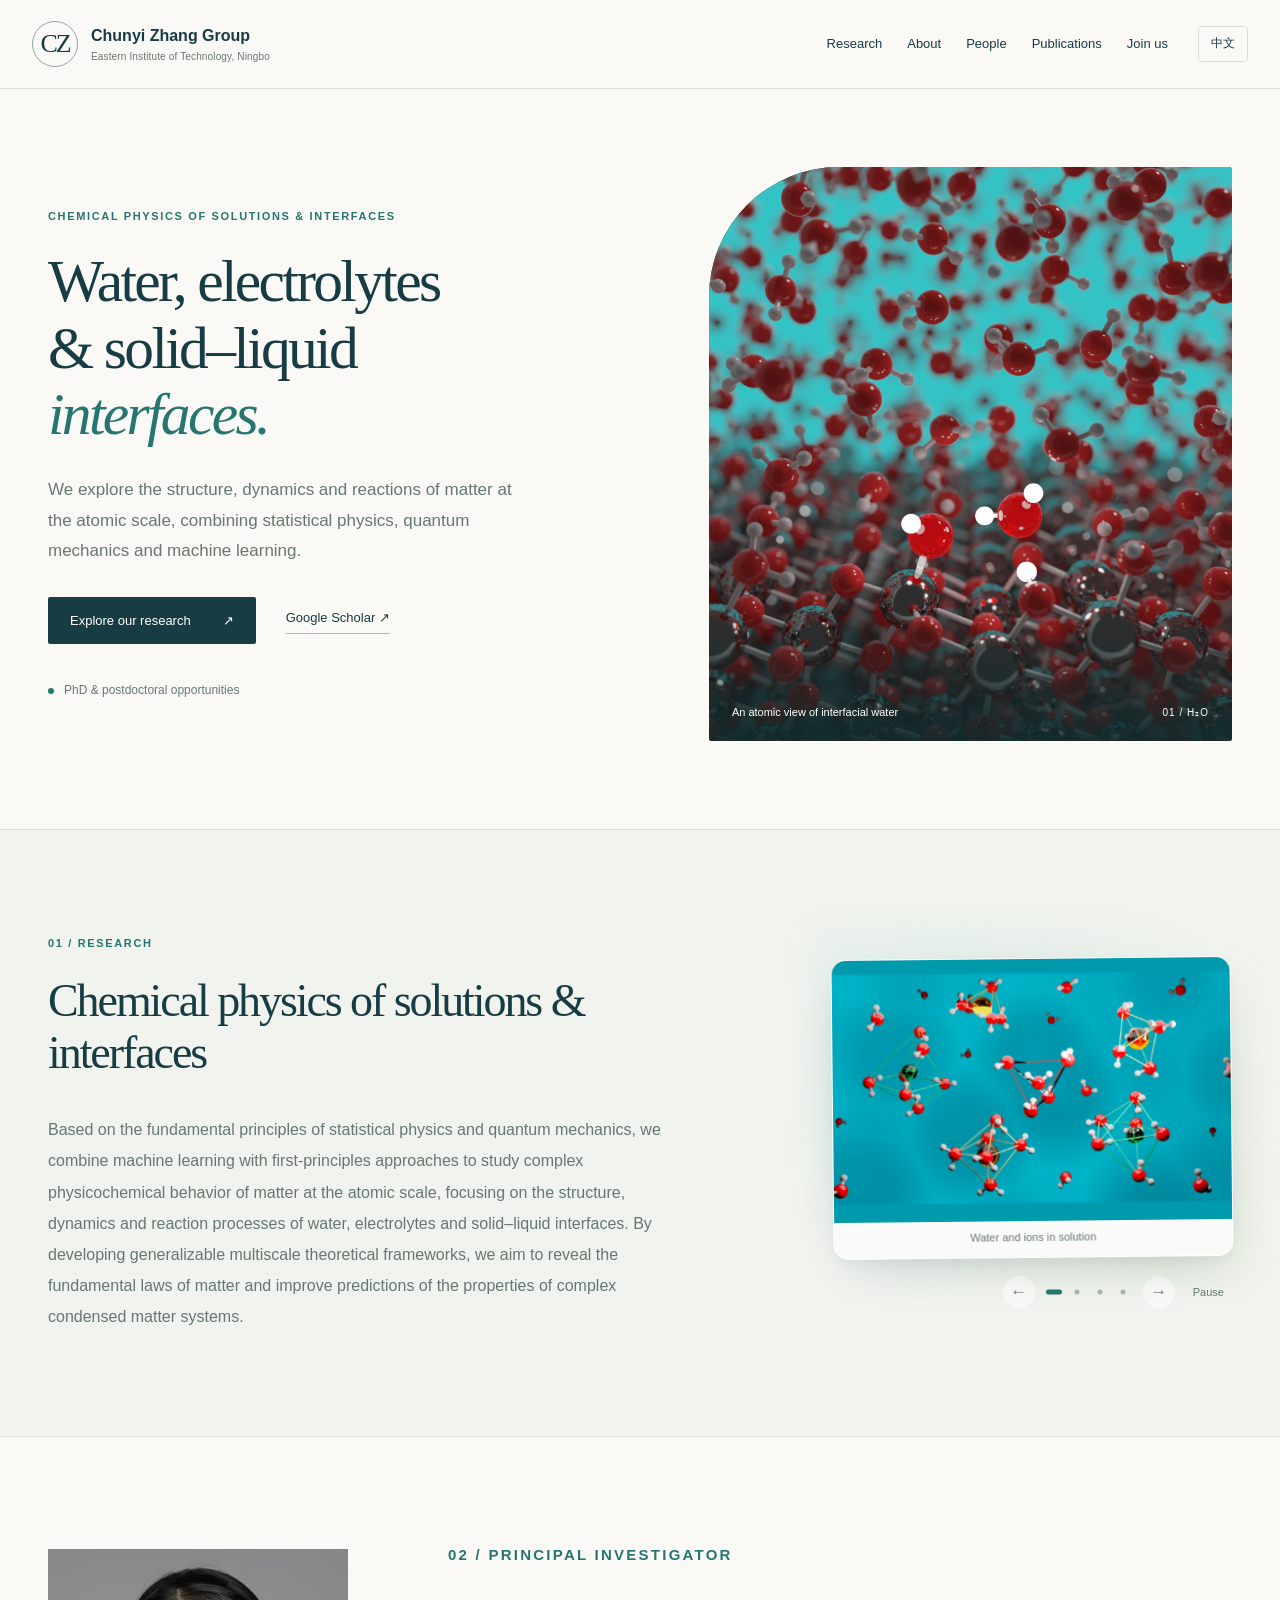
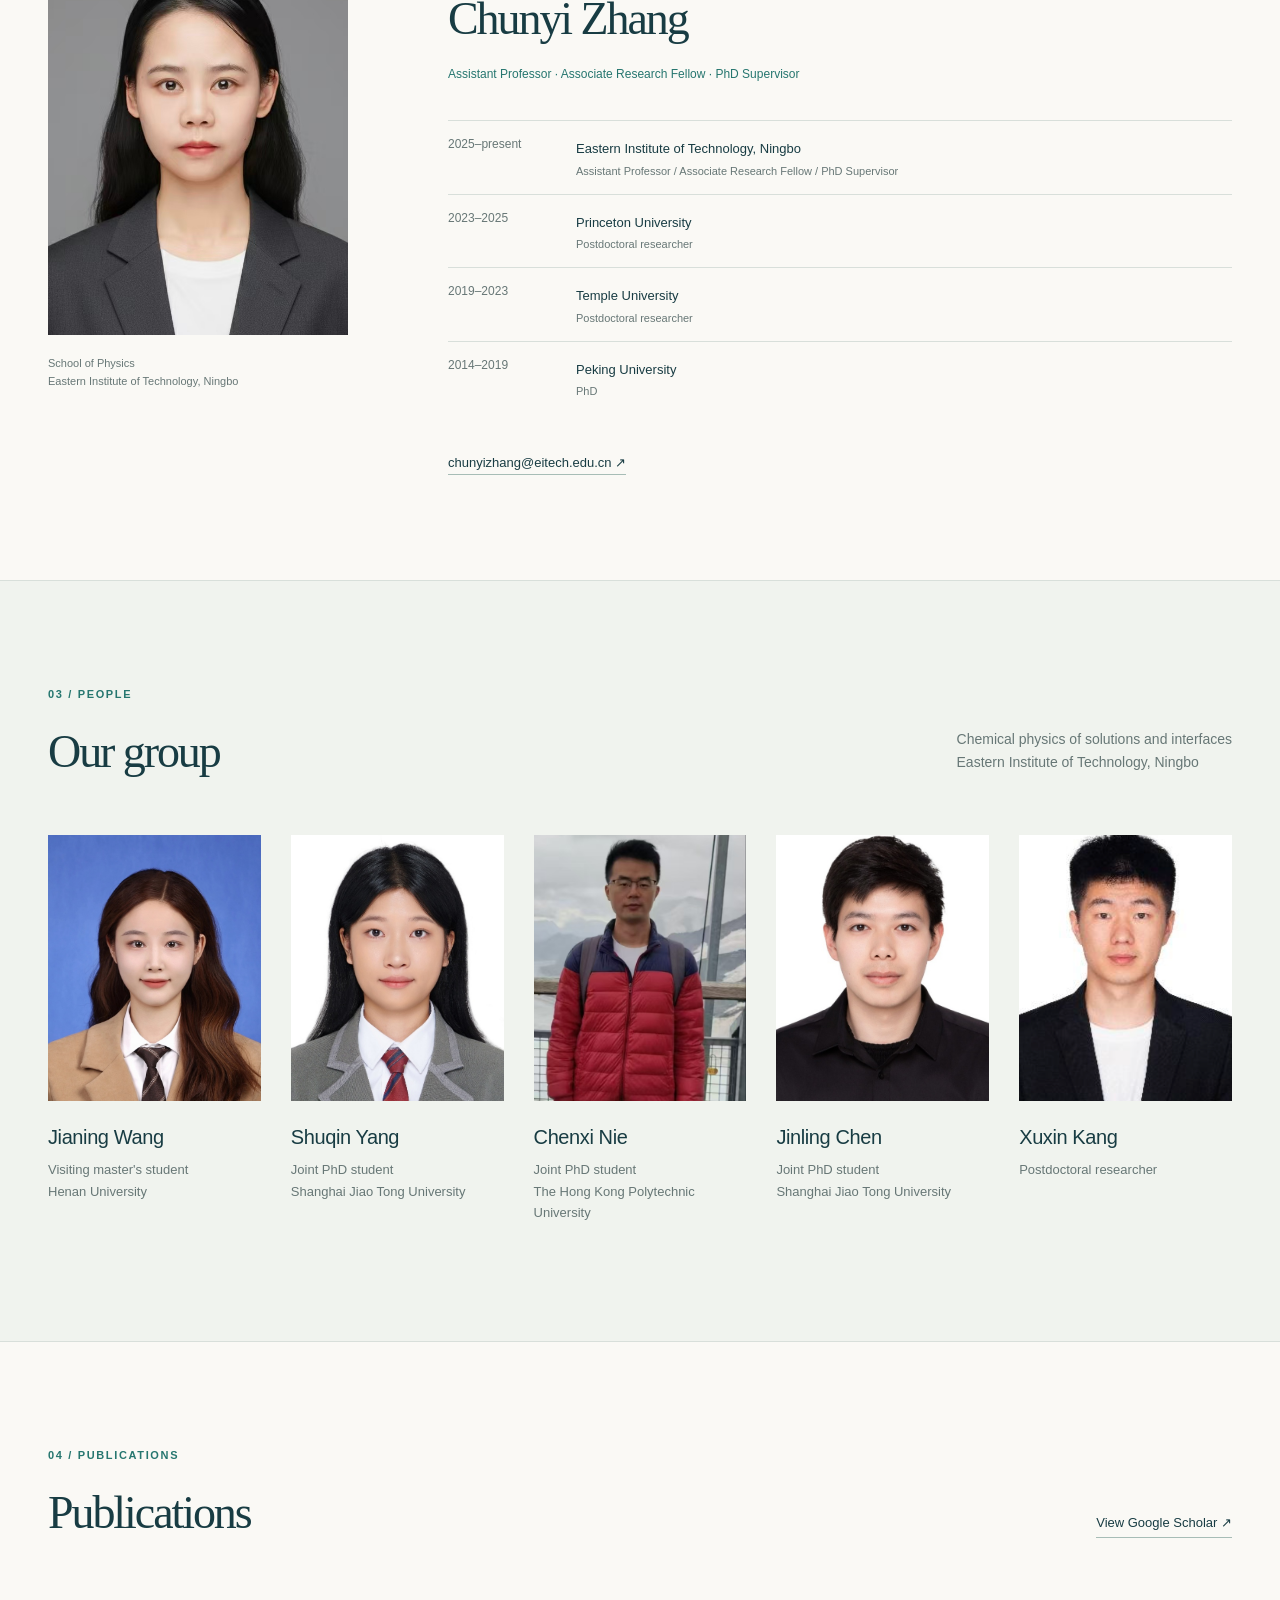
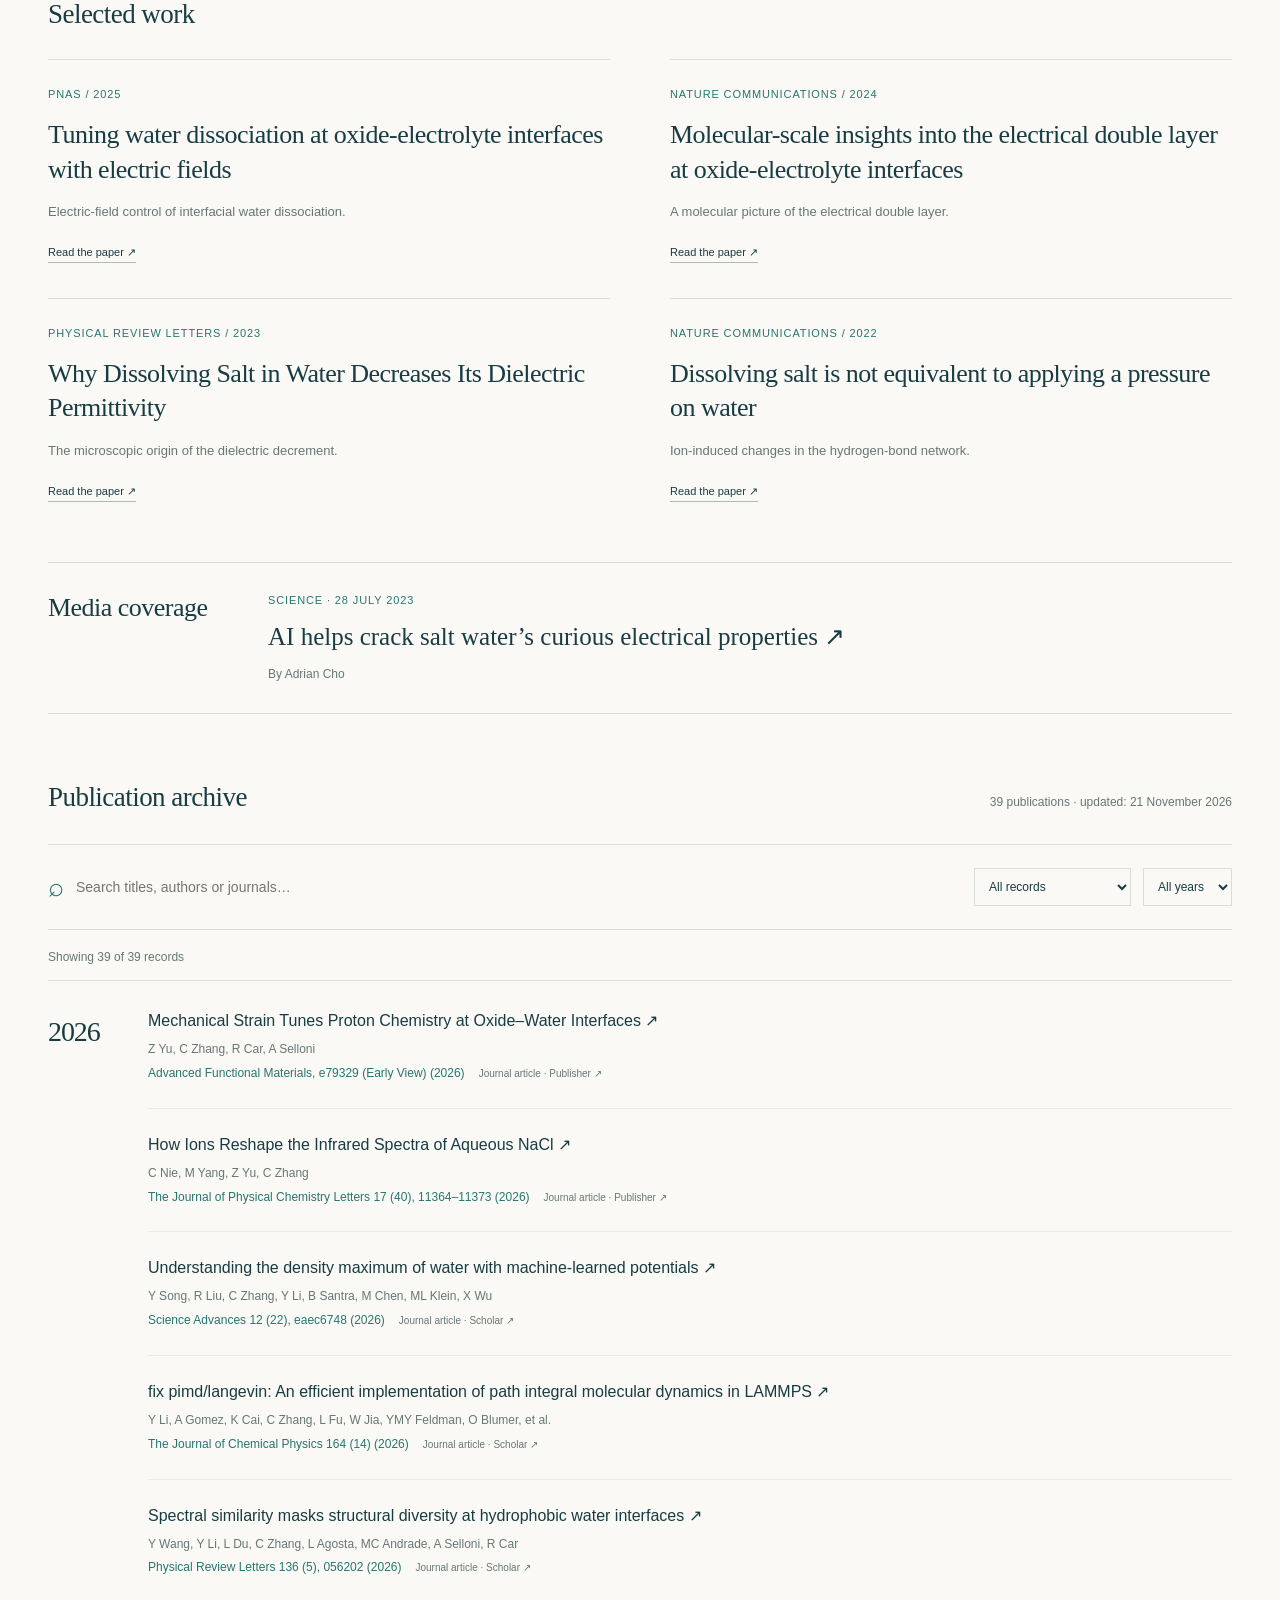
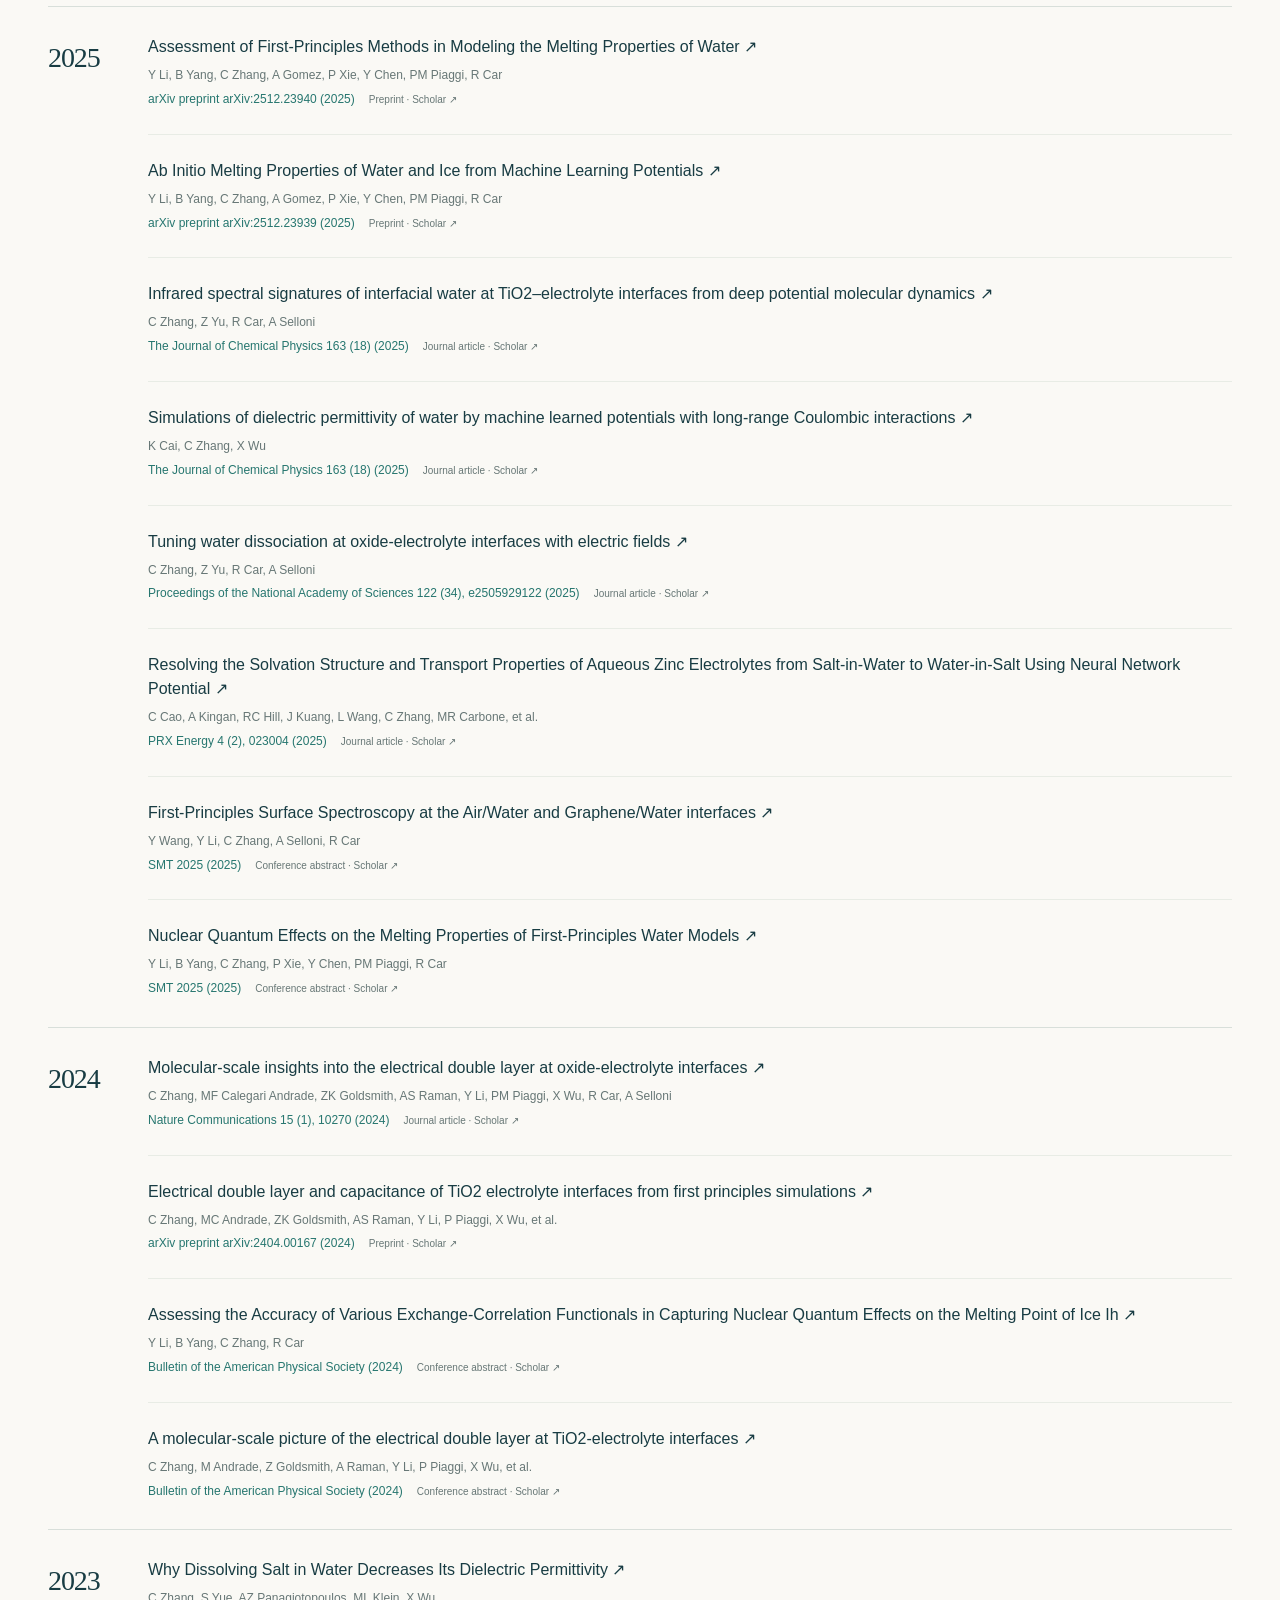
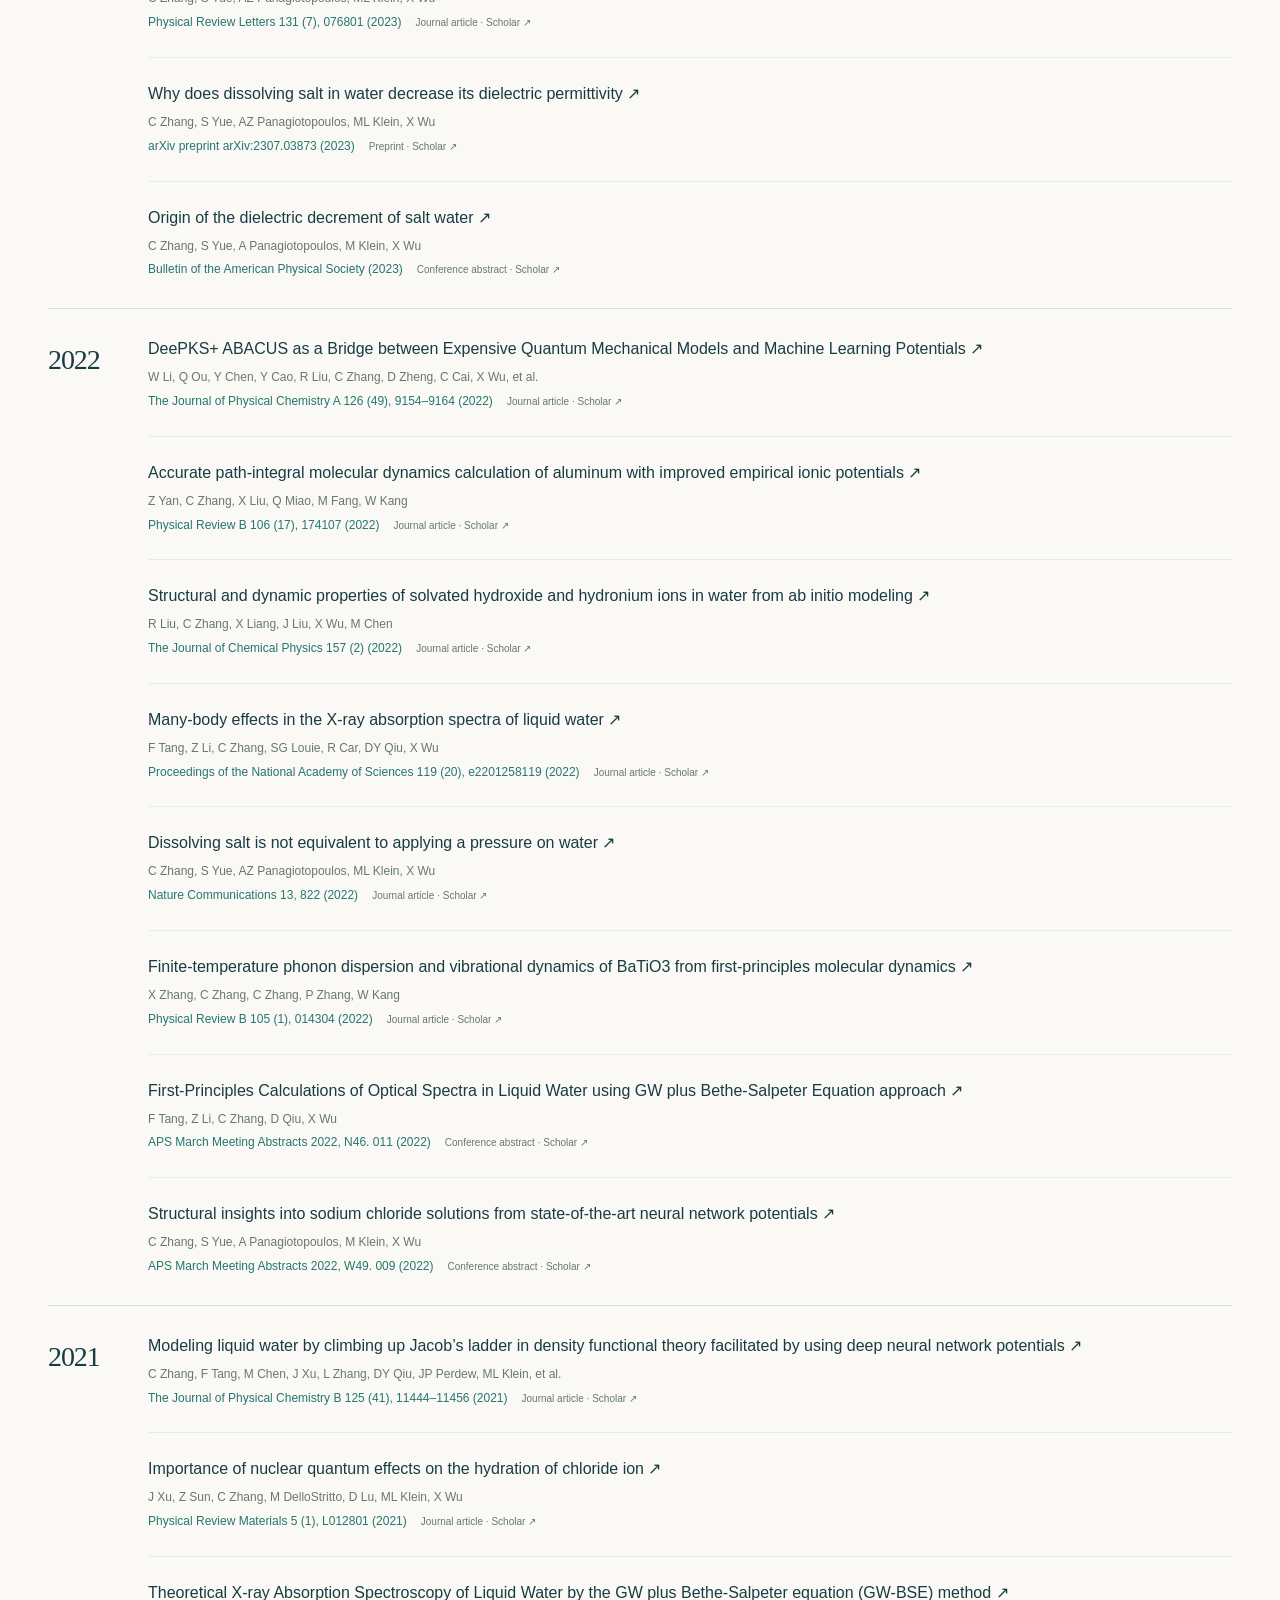
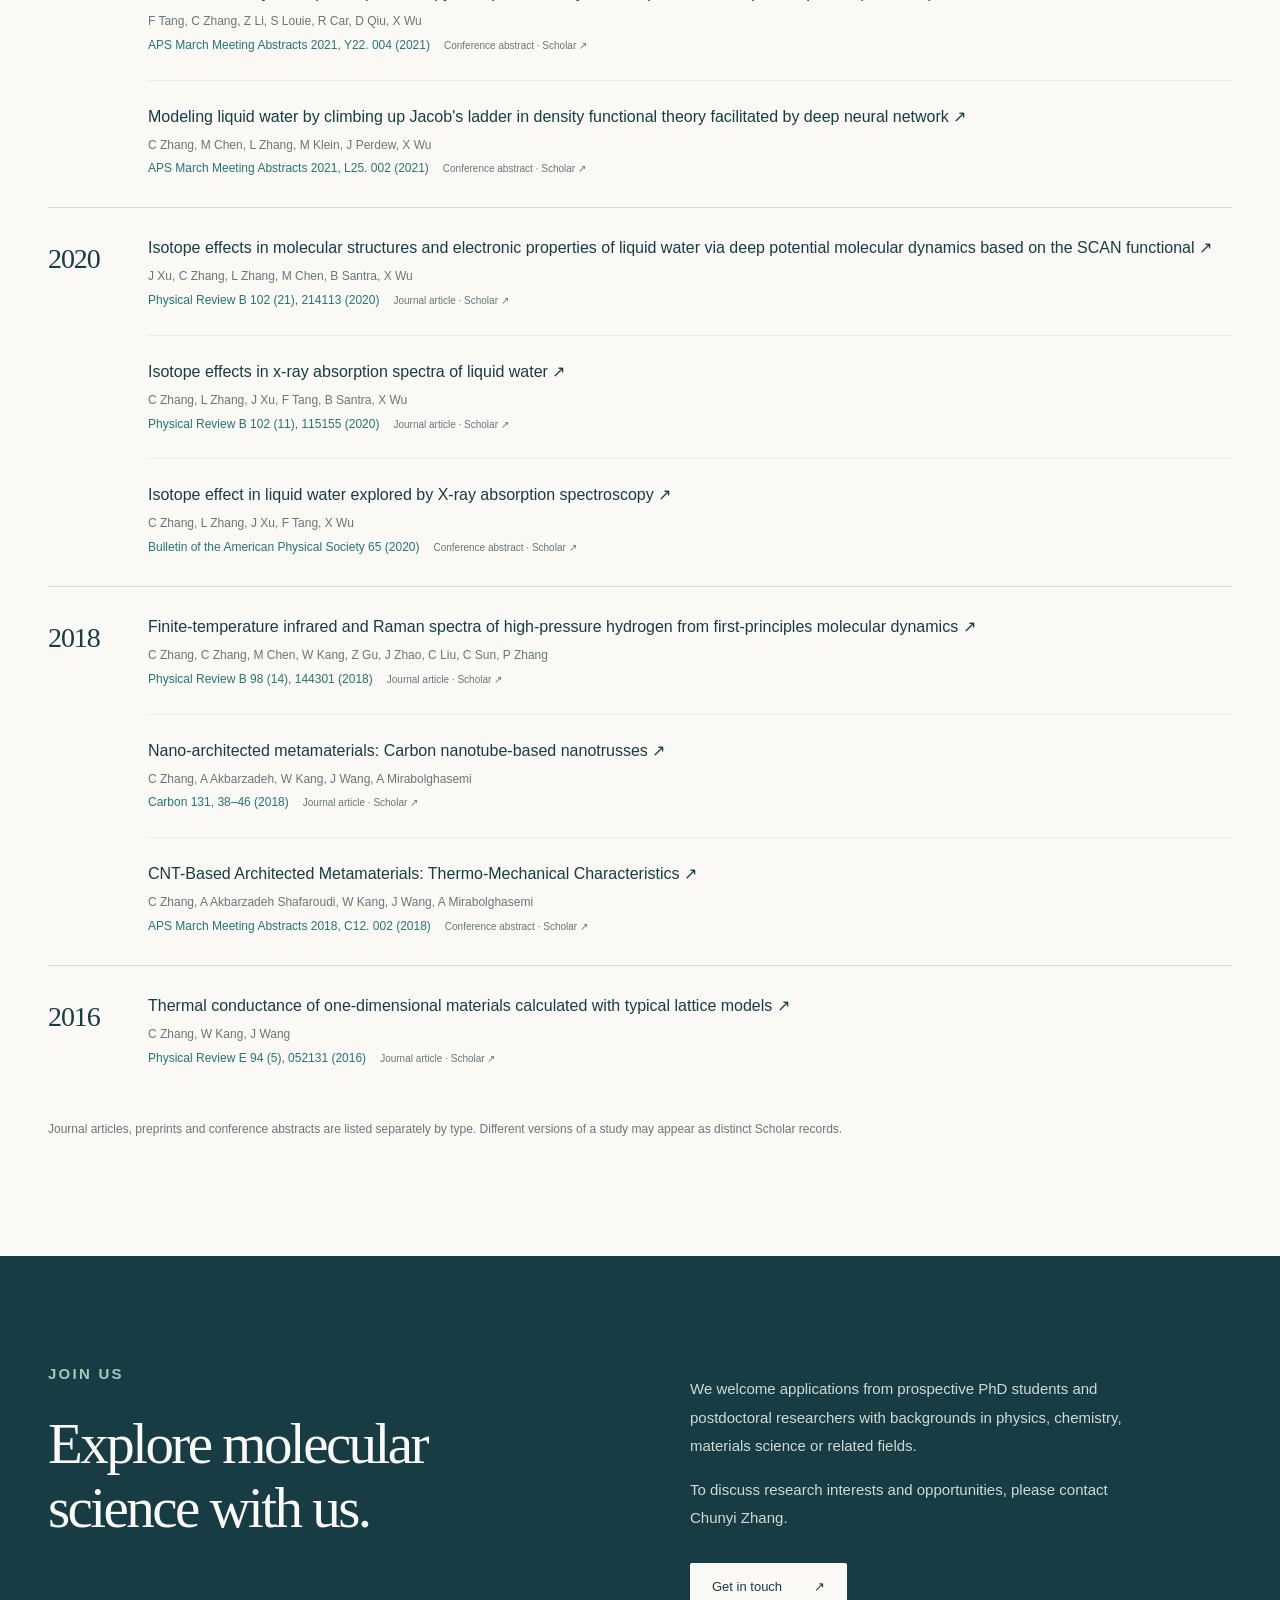
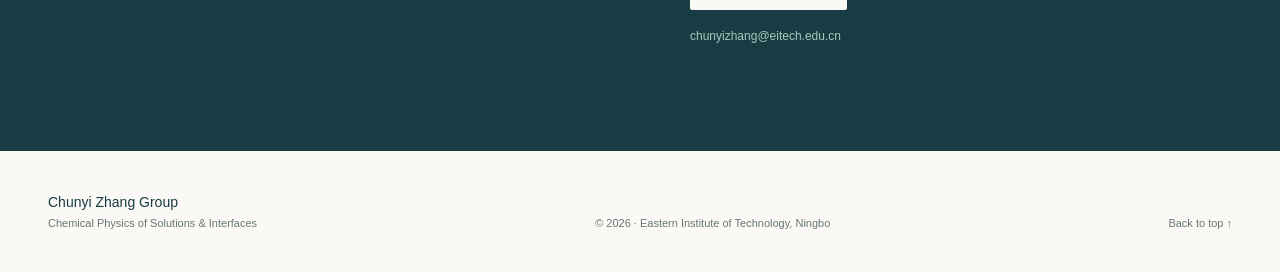
==== commit d9080839: "Add Advanced Functional Materials publication" ====
--- a/index.html
+++ b/index.html
@@ -94,14 +94,18 @@
       <h3 id="media-coverage-heading"><span data-lang="en">Media coverage</span><span data-lang="zh">媒体报道</span></h3>
       <div><p class="paper-meta"><span data-lang="en">Science · 28 July 2023</span><span data-lang="zh">Science · 2023 年 7 月 28 日</span></p><a class="media-title" href="https://www.science.org/content/article/ai-helps-crack-salt-water-s-curious-electrical-properties" target="_blank" rel="noopener noreferrer">AI helps crack salt water’s curious electrical properties <span aria-hidden="true">↗</span></a><p class="media-author"><span data-lang="en">By Adrian Cho</span><span data-lang="zh">作者：Adrian Cho</span></p></div>
     </aside>
-    <div class="publication-heading"><h3><span data-lang="en">Publication archive</span><span data-lang="zh">完整成果列表</span></h3><p class="muted"><span data-lang="en">38 publications · updated: 10 October 2026</span><span data-lang="zh">38 条成果 · 更新日期：2026 年 10 月 10 日</span></p></div>
+    <div class="publication-heading"><h3><span data-lang="en">Publication archive</span><span data-lang="zh">完整成果列表</span></h3><p class="muted"><span data-lang="en">39 publications · updated: 21 November 2026</span><span data-lang="zh">39 条成果 · 更新日期：2026 年 11 月 21 日</span></p></div>
     <form class="publication-controls" id="publication-controls" role="search">
       <div class="search-control"><label class="sr-only" for="publication-search"><span data-lang="en">Search publications</span><span data-lang="zh">搜索论文</span></label><span aria-hidden="true">⌕</span><input id="publication-search" type="search" placeholder="Search titles, authors or journals…" autocomplete="off"></div>
       <label class="filter-label"><span class="sr-only"><span data-lang="en">Publication type</span><span data-lang="zh">成果类型</span></span><select id="publication-type" aria-label="Publication type" data-en-label="Publication type" data-zh-label="成果类型"><option value="all">All records</option><option value="journal">Journal articles</option><option value="preprint">Preprints</option><option value="conference">Conference abstracts</option></select></label>
       <label class="filter-label"><span class="sr-only"><span data-lang="en">Year</span><span data-lang="zh">年份</span></span><select id="publication-year" aria-label="Year" data-en-label="Year" data-zh-label="年份"><option value="all">All years</option><option value="2026">2026</option><option value="2025">2025</option><option value="2024">2024</option><option value="2023">2023</option><option value="2022">2022</option><option value="2021">2021</option><option value="2020">2020</option><option value="2018">2018</option><option value="2016">2016</option></select></label>
     </form>
     <p class="results-status muted" id="results-status" aria-live="polite"></p>
-    <div id="publication-list"><section class="publication-year-group" aria-label="Publications in 2026"><h4>2026</h4><div><article class="publication" data-year="2026" data-type="journal" data-search="how ions reshape the infrared spectra of aqueous nacl c nie, m yang, z yu, c zhang the journal of physical chemistry letters 17 (40), 11364–11373 2026">
+    <div id="publication-list"><section class="publication-year-group" aria-label="Publications in 2026"><h4>2026</h4><div><article class="publication" data-year="2026" data-type="journal" data-search="mechanical strain tunes proton chemistry at oxide–water interfaces z yu, c zhang, r car, a selloni advanced functional materials, e79329 (early view) 2026">
+    <h4><a href="https://doi.org/10.1002/adfm.79329" target="_blank" rel="noopener noreferrer">Mechanical Strain Tunes Proton Chemistry at Oxide–Water Interfaces <span aria-hidden="true">↗</span></a></h4>
+    <p class="authors">Z Yu, C Zhang, R Car, A Selloni</p>
+    <p class="venue">Advanced Functional Materials, e79329 (Early View) (2026)<span class="record-type"><span data-lang="en">Journal article</span><span data-lang="zh">期刊论文</span> · <a href="https://advanced.onlinelibrary.wiley.com/doi/10.1002/adfm.79329" target="_blank" rel="noopener noreferrer"><span data-lang="en">Publisher</span><span data-lang="zh">期刊官网</span> ↗</a></span></p></article>
+<article class="publication" data-year="2026" data-type="journal" data-search="how ions reshape the infrared spectra of aqueous nacl c nie, m yang, z yu, c zhang the journal of physical chemistry letters 17 (40), 11364–11373 2026">
     <h4><a href="https://doi.org/10.1021/acs.jpclett.6c02161" target="_blank" rel="noopener noreferrer">How Ions Reshape the Infrared Spectra of Aqueous NaCl <span aria-hidden="true">↗</span></a></h4>
     <p class="authors">C Nie, M Yang, Z Yu, C Zhang</p>
     <p class="venue">The Journal of Physical Chemistry Letters 17 (40), 11364–11373 (2026)<span class="record-type"><span data-lang="en">Journal article</span><span data-lang="zh">期刊论文</span> · <a href="https://pubs.acs.org/jpclcd/article/17/40/11364/5441000/How-Ions-Reshape-the-Infrared-Spectra-of-Aqueous" target="_blank" rel="noopener noreferrer"><span data-lang="en">Publisher</span><span data-lang="zh">期刊官网</span> ↗</a></span></p></article>
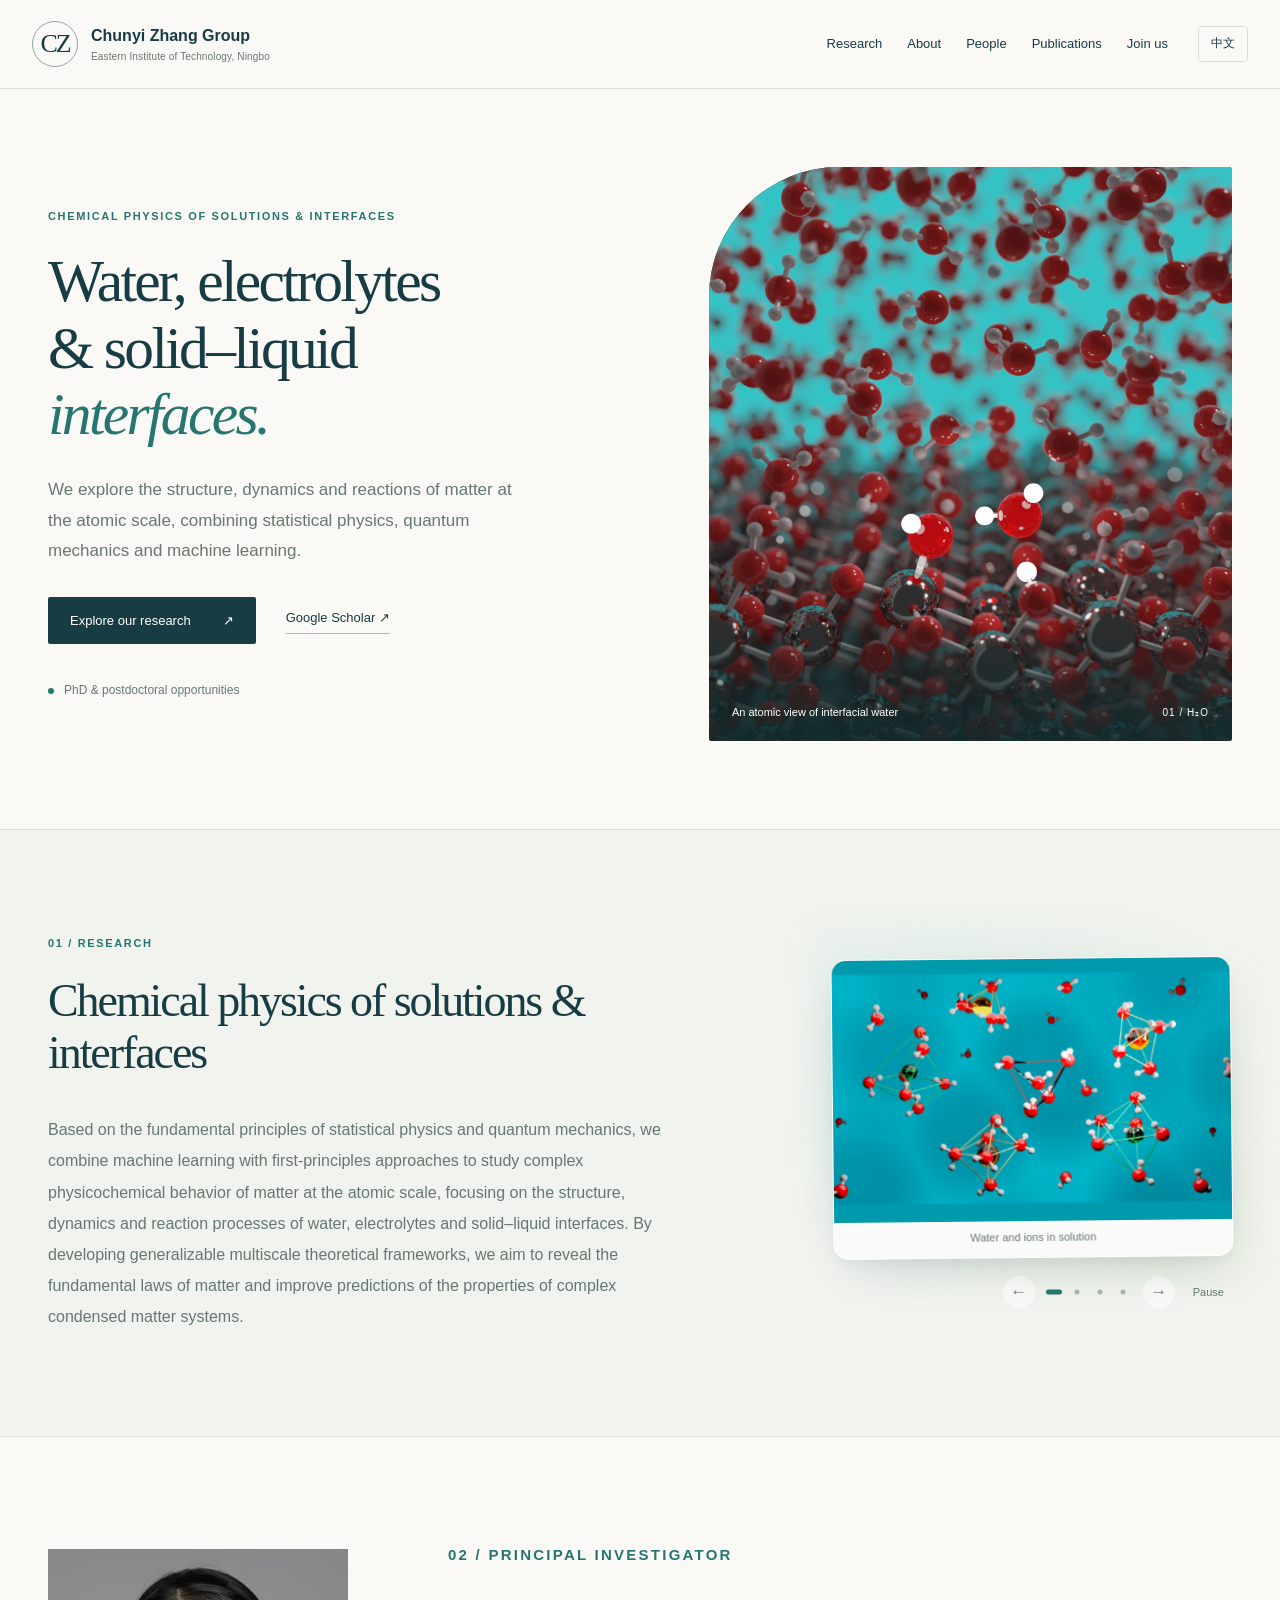
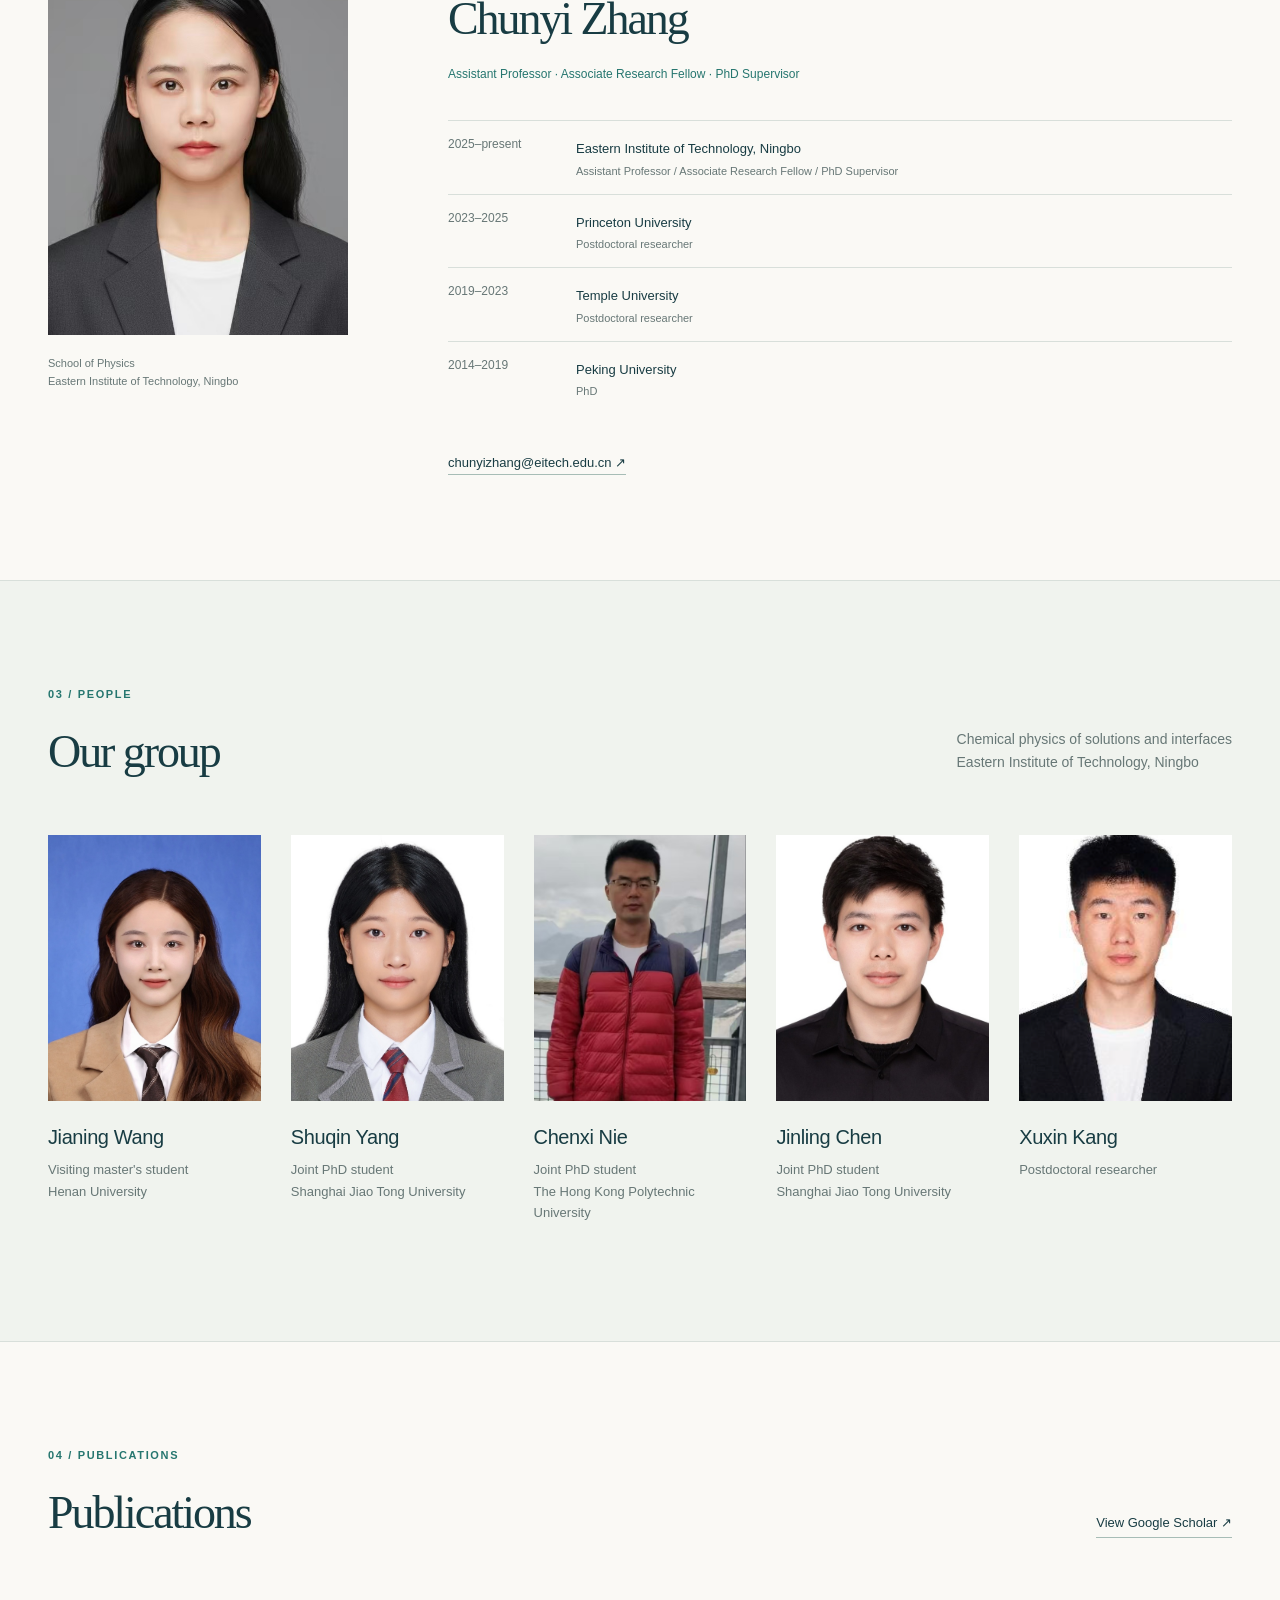
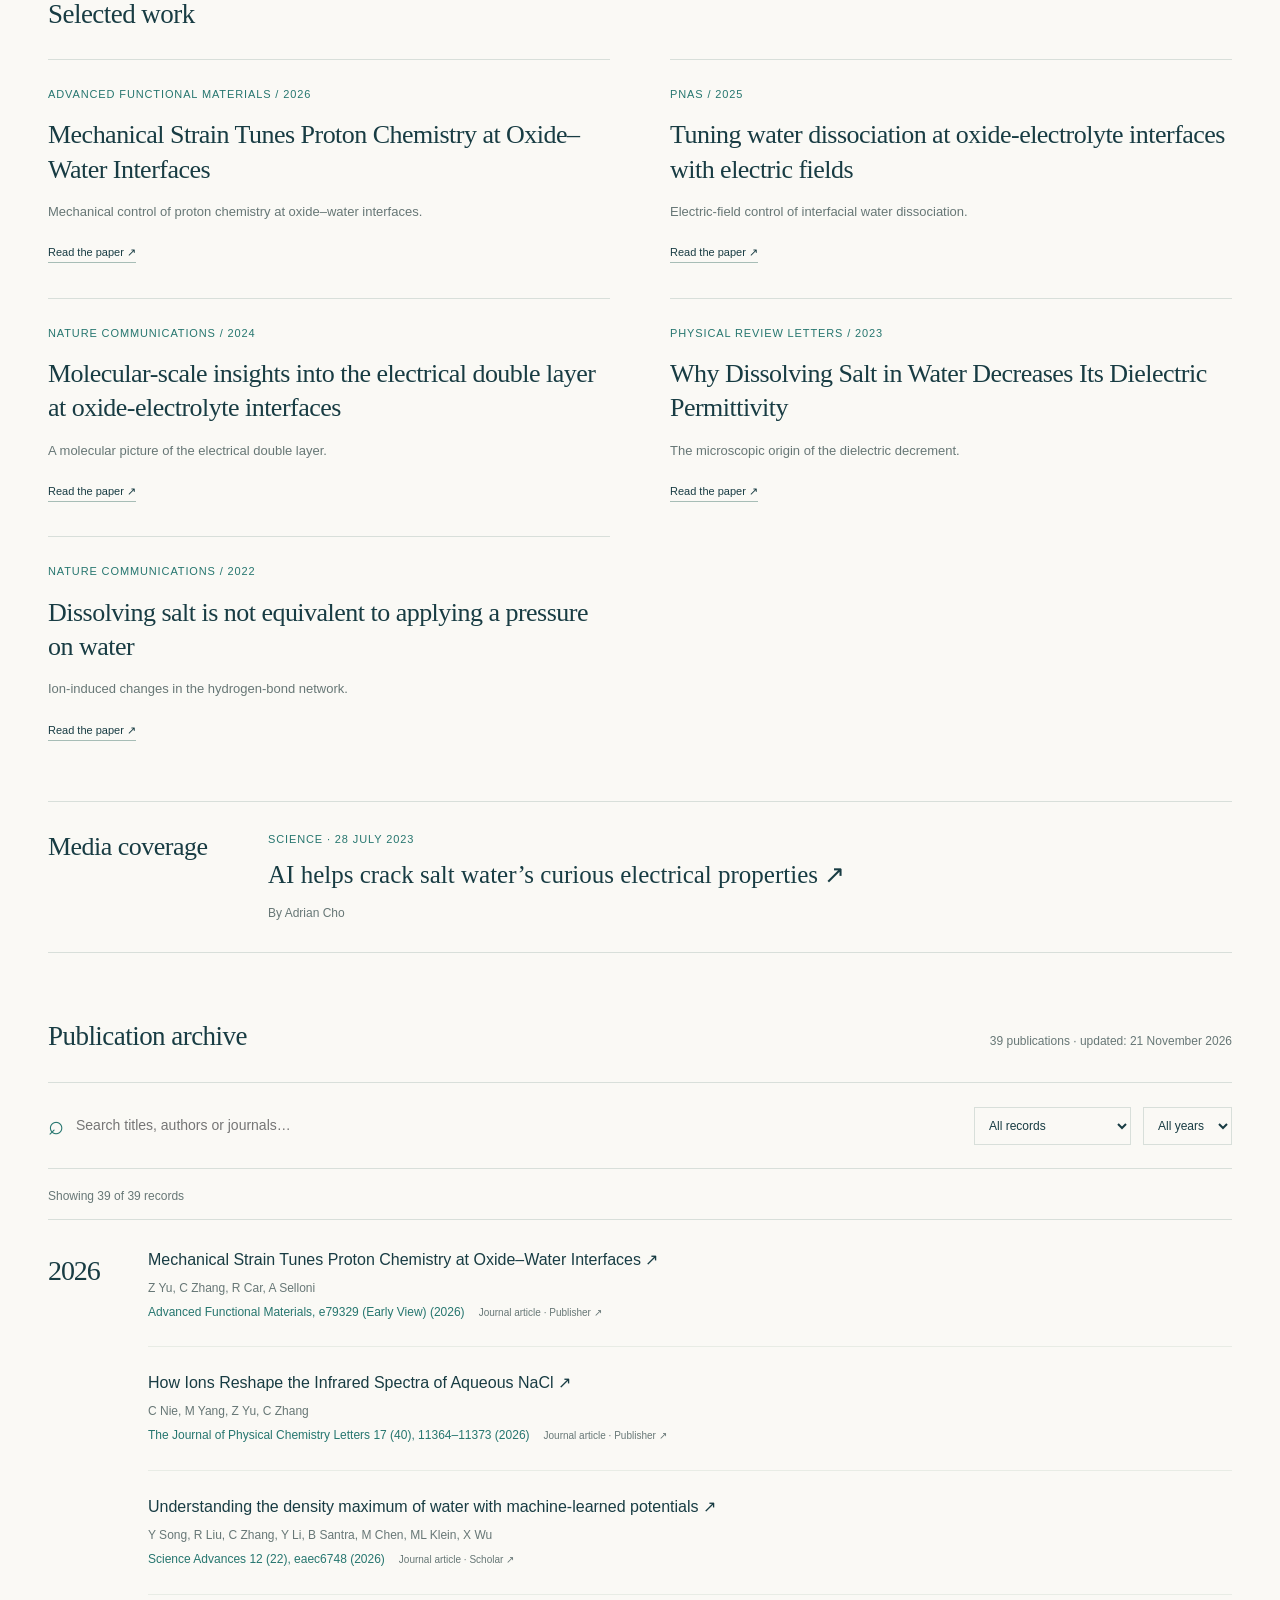
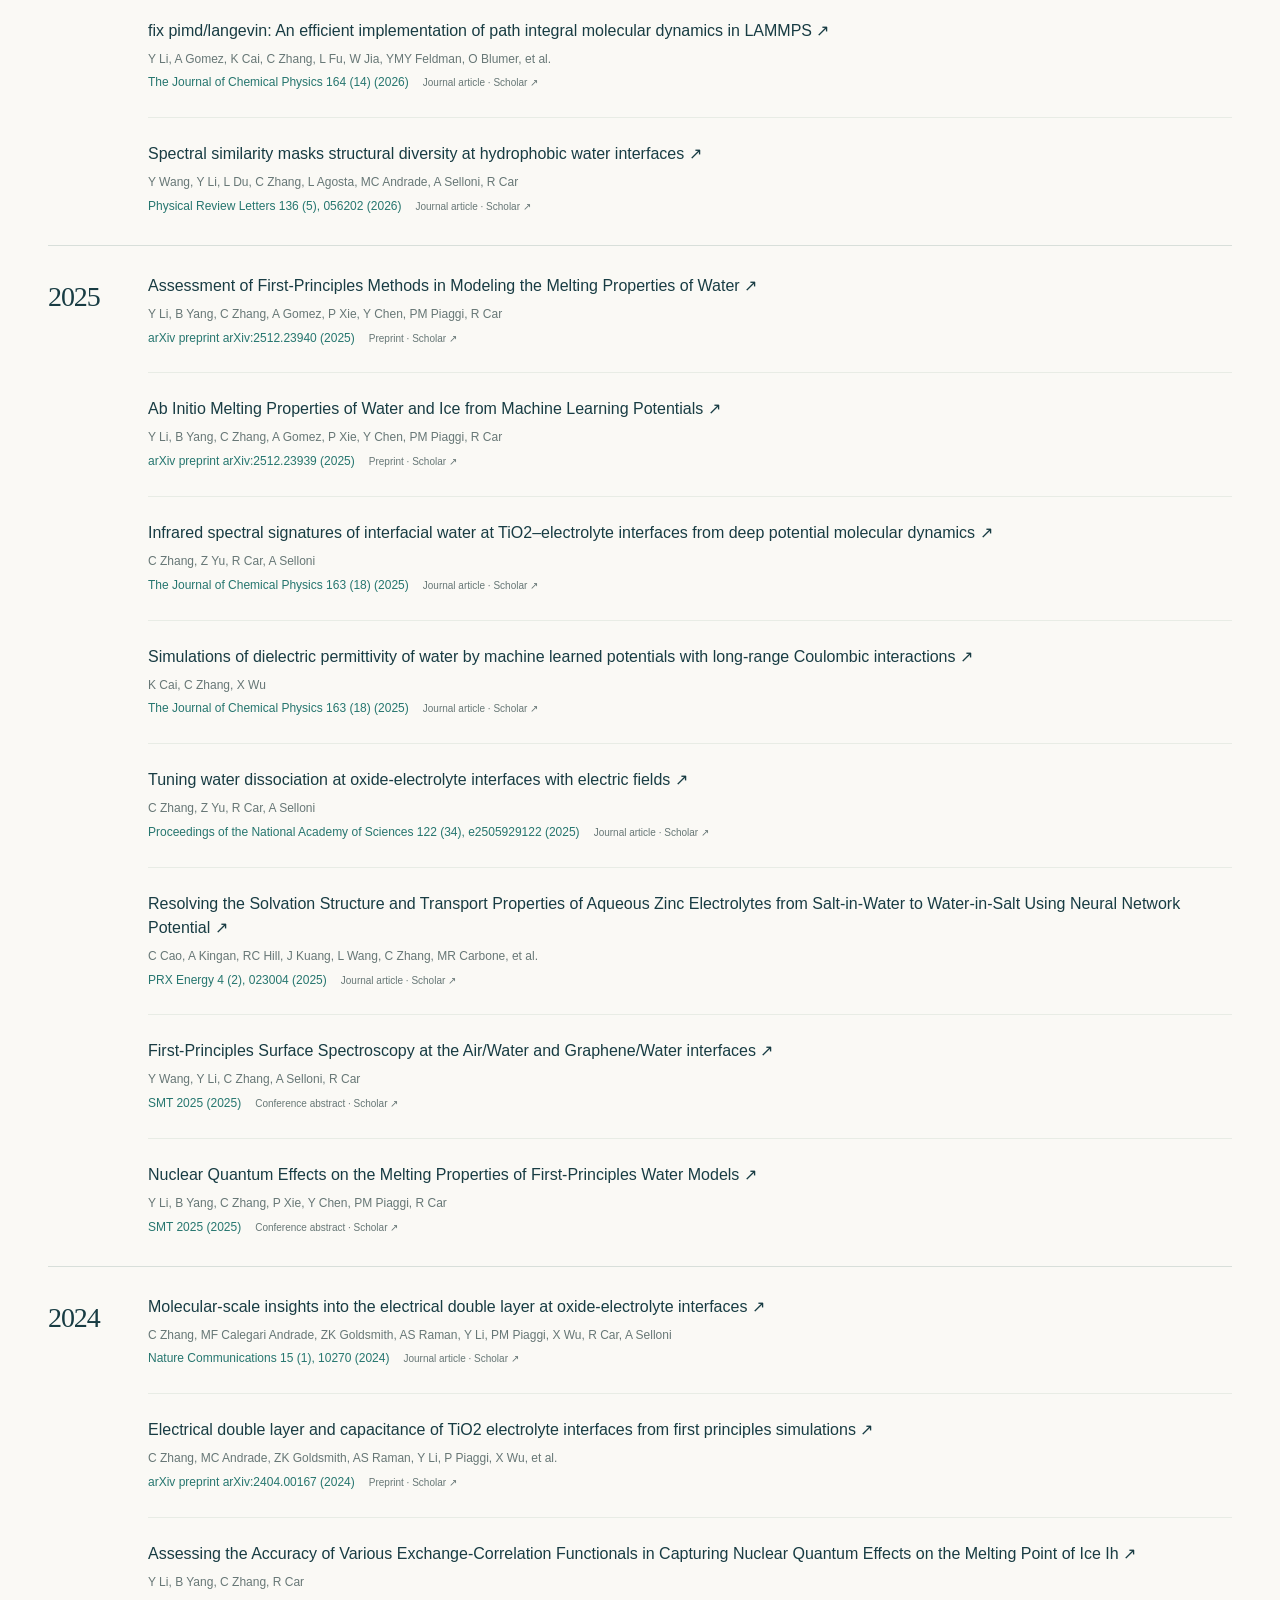
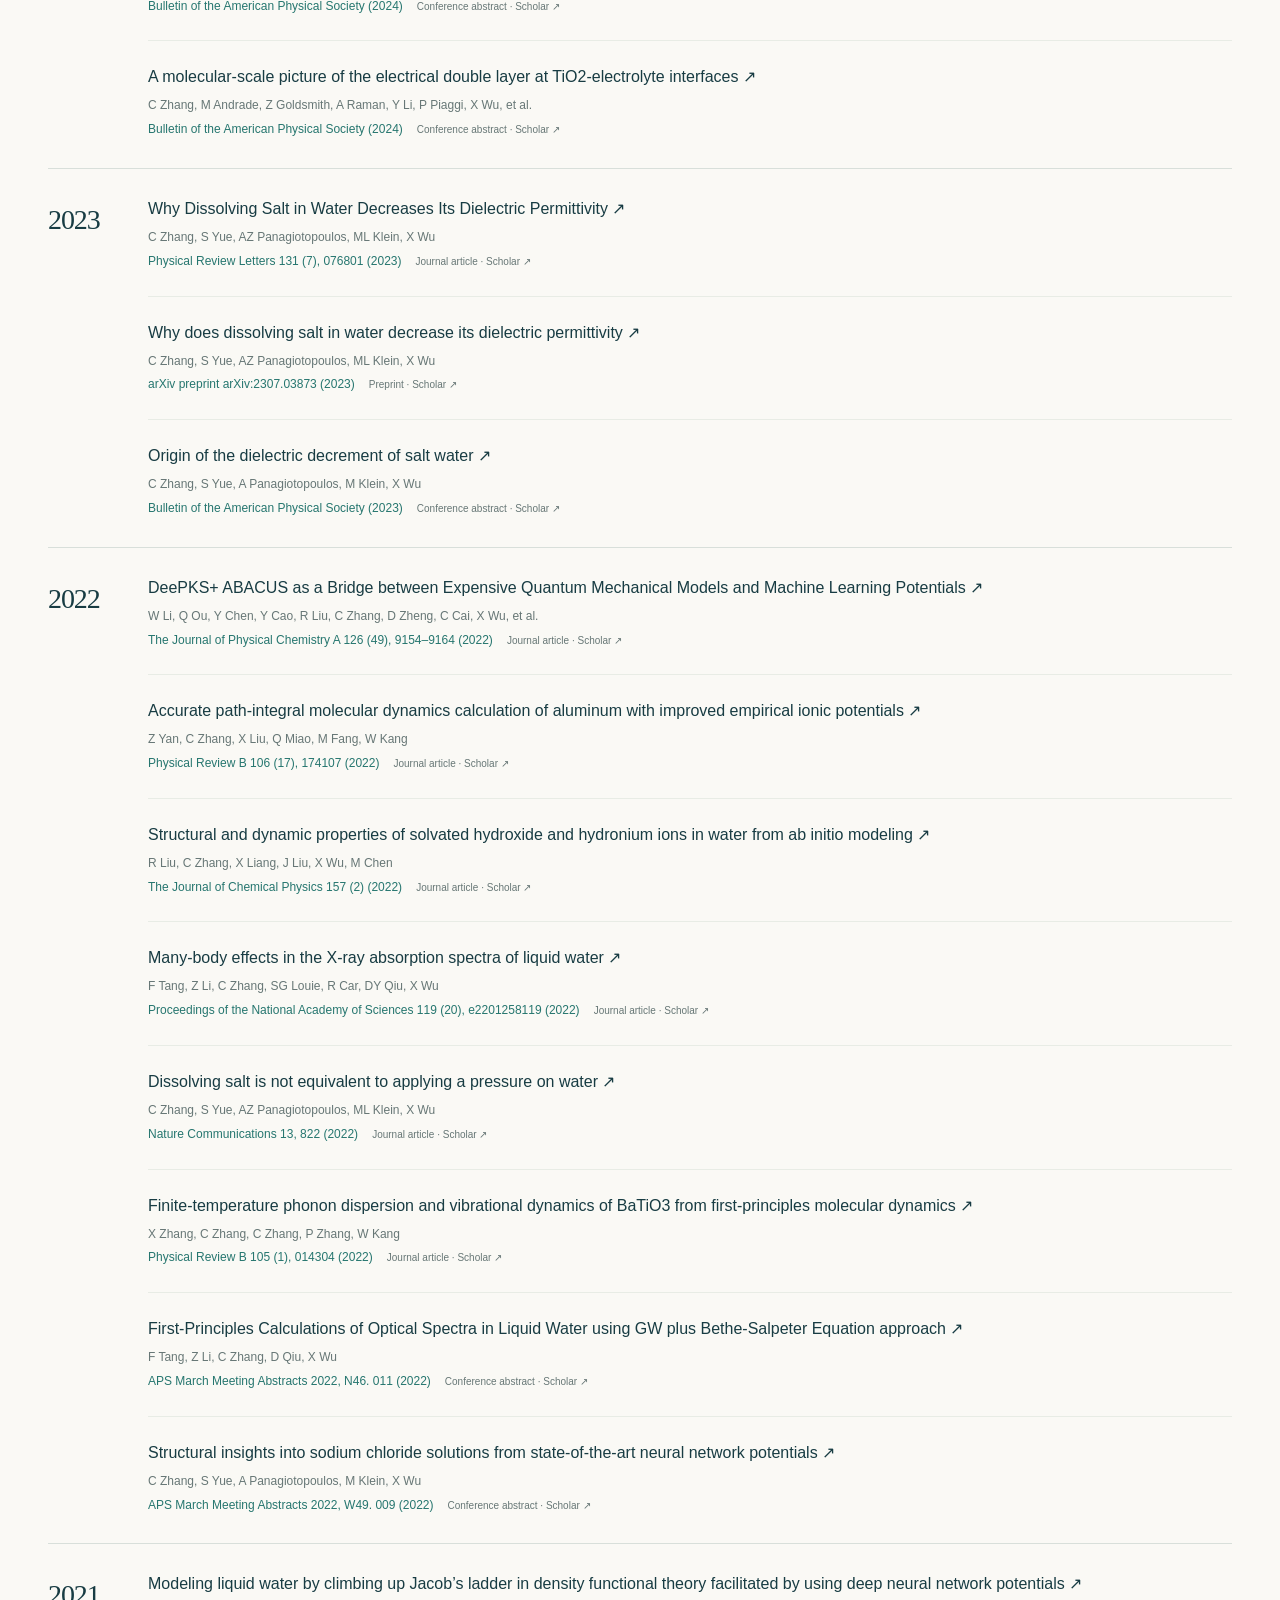
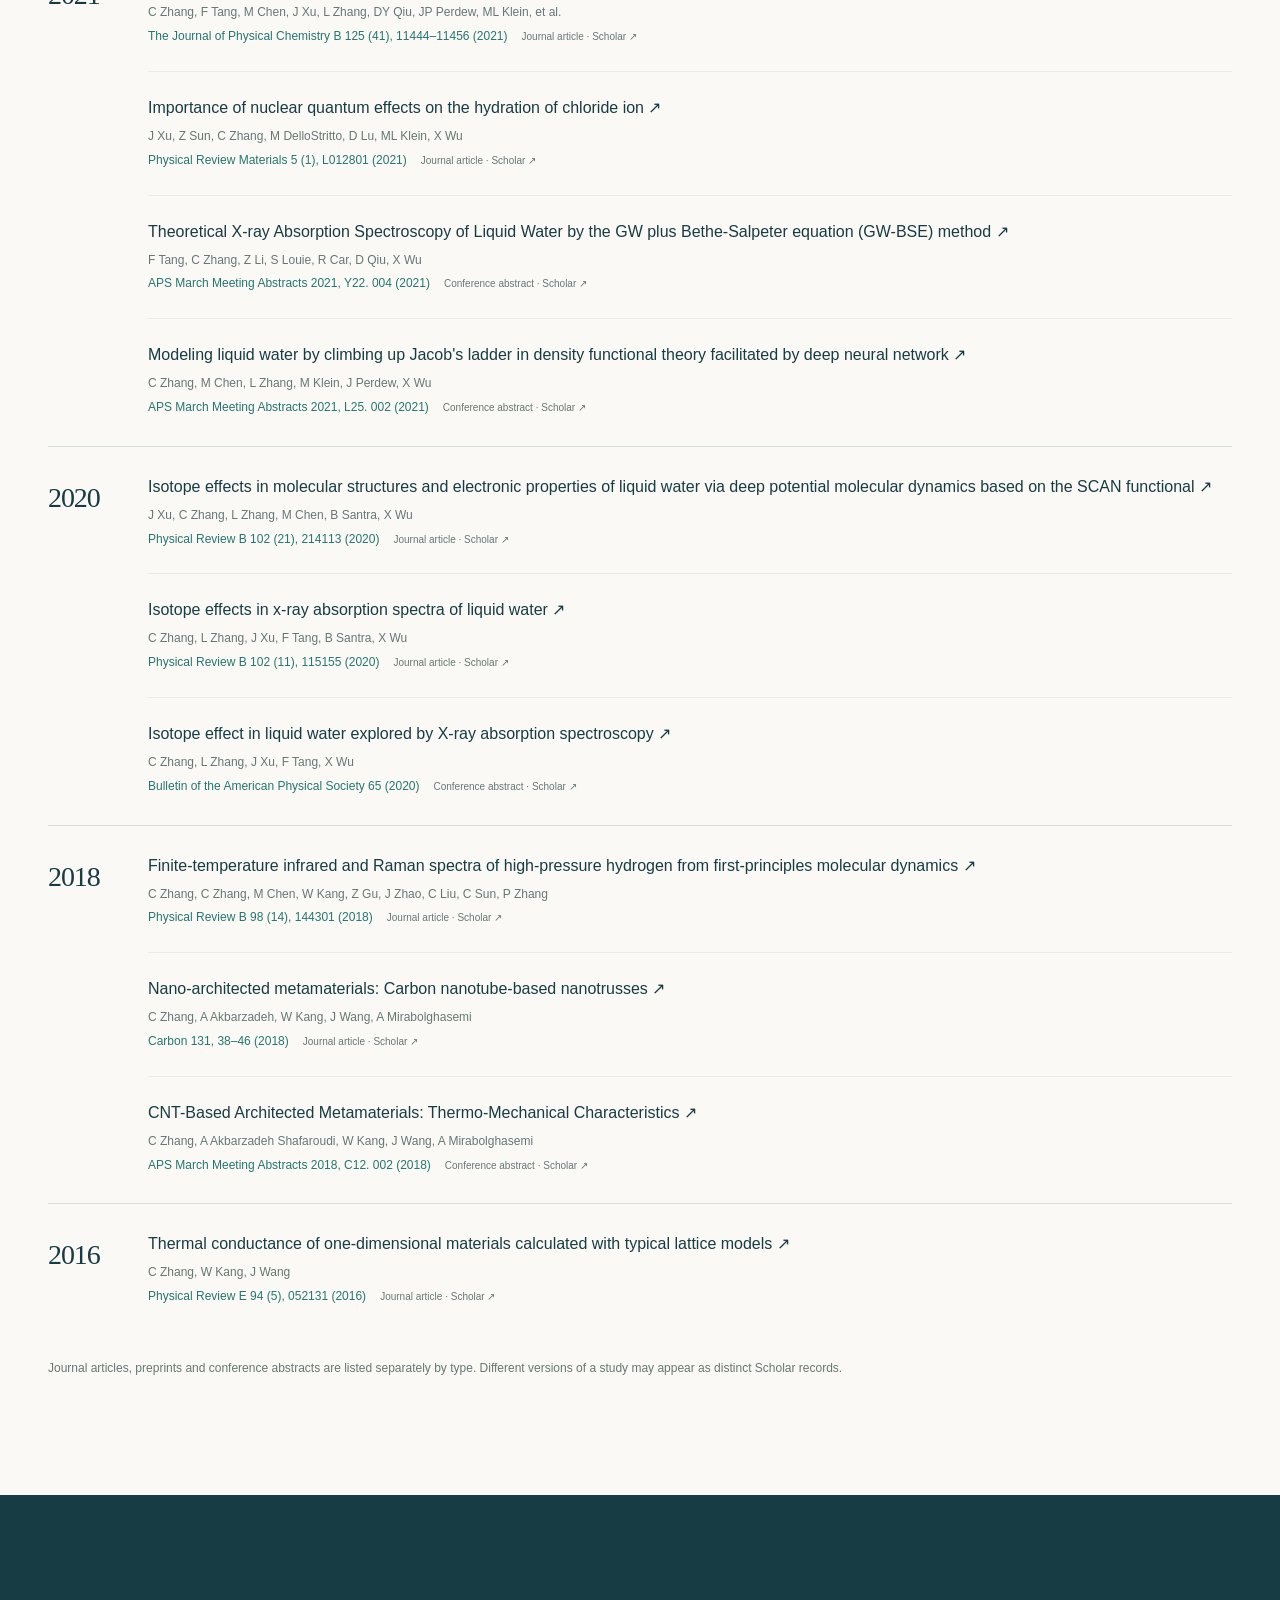
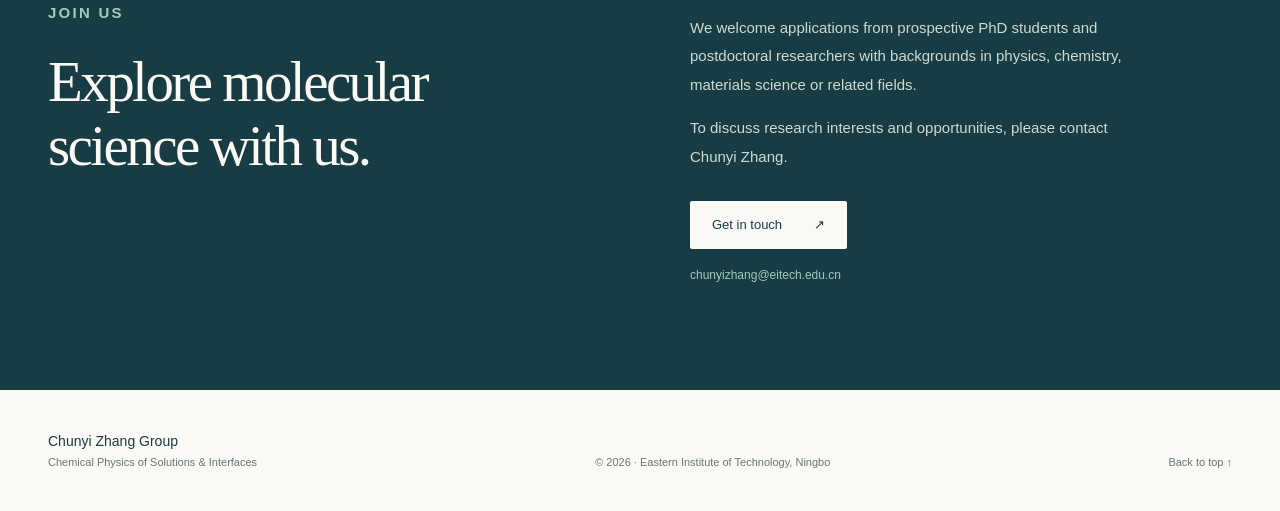
==== commit 43ca2220: "Feature strain paper in selected research" ====
--- a/index.html
+++ b/index.html
@@ -86,7 +86,8 @@
   <section class="section wrap" id="publications">
     <div class="section-heading"><div><p class="eyebrow">04 / <span data-lang="en">Publications</span><span data-lang="zh">论文列表</span></p><h2><span data-lang="en">Publications</span><span data-lang="zh">论文列表</span></h2></div><a class="text-link" href="https://scholar.google.com/citations?hl=en&user=Kq_sijoAAAAJ&view_op=list_works&sortby=pubdate" target="_blank" rel="noopener noreferrer"><span data-lang="en">View Google Scholar</span><span data-lang="zh">访问 Google Scholar</span> ↗</a></div>
     <h3 class="selected-heading"><span data-lang="en">Selected work</span><span data-lang="zh">代表性研究</span></h3>
-    <div class="selected-works"><article class="selected-work"><p class="paper-meta">PNAS / 2025</p><h3><a href="https://doi.org/10.1073/pnas.2505929122" target="_blank" rel="noopener noreferrer">Tuning water dissociation at oxide-electrolyte interfaces with electric fields</a></h3><p><span data-lang="en">Electric-field control of interfacial water dissociation.</span><span data-lang="zh">电场调控界面水解离的微观机制。</span></p><a class="text-link" href="https://doi.org/10.1073/pnas.2505929122" target="_blank" rel="noopener noreferrer"><span data-lang="en">Read the paper</span><span data-lang="zh">阅读论文</span> ↗</a></article>
+    <div class="selected-works"><article class="selected-work"><p class="paper-meta">Advanced Functional Materials / 2026</p><h3><a href="https://doi.org/10.1002/adfm.79329" target="_blank" rel="noopener noreferrer">Mechanical Strain Tunes Proton Chemistry at Oxide–Water Interfaces</a></h3><p><span data-lang="en">Mechanical control of proton chemistry at oxide–water interfaces.</span><span data-lang="zh">机械应变调控氧化物–水界面的质子化学。</span></p><a class="text-link" href="https://doi.org/10.1002/adfm.79329" target="_blank" rel="noopener noreferrer"><span data-lang="en">Read the paper</span><span data-lang="zh">阅读论文</span> ↗</a></article>
+<article class="selected-work"><p class="paper-meta">PNAS / 2025</p><h3><a href="https://doi.org/10.1073/pnas.2505929122" target="_blank" rel="noopener noreferrer">Tuning water dissociation at oxide-electrolyte interfaces with electric fields</a></h3><p><span data-lang="en">Electric-field control of interfacial water dissociation.</span><span data-lang="zh">电场调控界面水解离的微观机制。</span></p><a class="text-link" href="https://doi.org/10.1073/pnas.2505929122" target="_blank" rel="noopener noreferrer"><span data-lang="en">Read the paper</span><span data-lang="zh">阅读论文</span> ↗</a></article>
 <article class="selected-work"><p class="paper-meta">Nature Communications / 2024</p><h3><a href="https://doi.org/10.1038/s41467-024-54631-1" target="_blank" rel="noopener noreferrer">Molecular-scale insights into the electrical double layer at oxide-electrolyte interfaces</a></h3><p><span data-lang="en">A molecular picture of the electrical double layer.</span><span data-lang="zh">解析固液界面电双层的分子结构。</span></p><a class="text-link" href="https://doi.org/10.1038/s41467-024-54631-1" target="_blank" rel="noopener noreferrer"><span data-lang="en">Read the paper</span><span data-lang="zh">阅读论文</span> ↗</a></article>
 <article class="selected-work"><p class="paper-meta">Physical Review Letters / 2023</p><h3><a href="https://doi.org/10.1103/PhysRevLett.131.076801" target="_blank" rel="noopener noreferrer">Why Dissolving Salt in Water Decreases Its Dielectric Permittivity</a></h3><p><span data-lang="en">The microscopic origin of the dielectric decrement.</span><span data-lang="zh">揭示盐溶液介电常数减小的微观机制。</span></p><a class="text-link" href="https://doi.org/10.1103/PhysRevLett.131.076801" target="_blank" rel="noopener noreferrer"><span data-lang="en">Read the paper</span><span data-lang="zh">阅读论文</span> ↗</a></article>
 <article class="selected-work"><p class="paper-meta">Nature Communications / 2022</p><h3><a href="https://doi.org/10.1038/s41467-022-28538-8" target="_blank" rel="noopener noreferrer">Dissolving salt is not equivalent to applying a pressure on water</a></h3><p><span data-lang="en">Ion-induced changes in the hydrogen-bond network.</span><span data-lang="zh">理解盐离子对水氢键网络的影响。</span></p><a class="text-link" href="https://doi.org/10.1038/s41467-022-28538-8" target="_blank" rel="noopener noreferrer"><span data-lang="en">Read the paper</span><span data-lang="zh">阅读论文</span> ↗</a></article></div>
